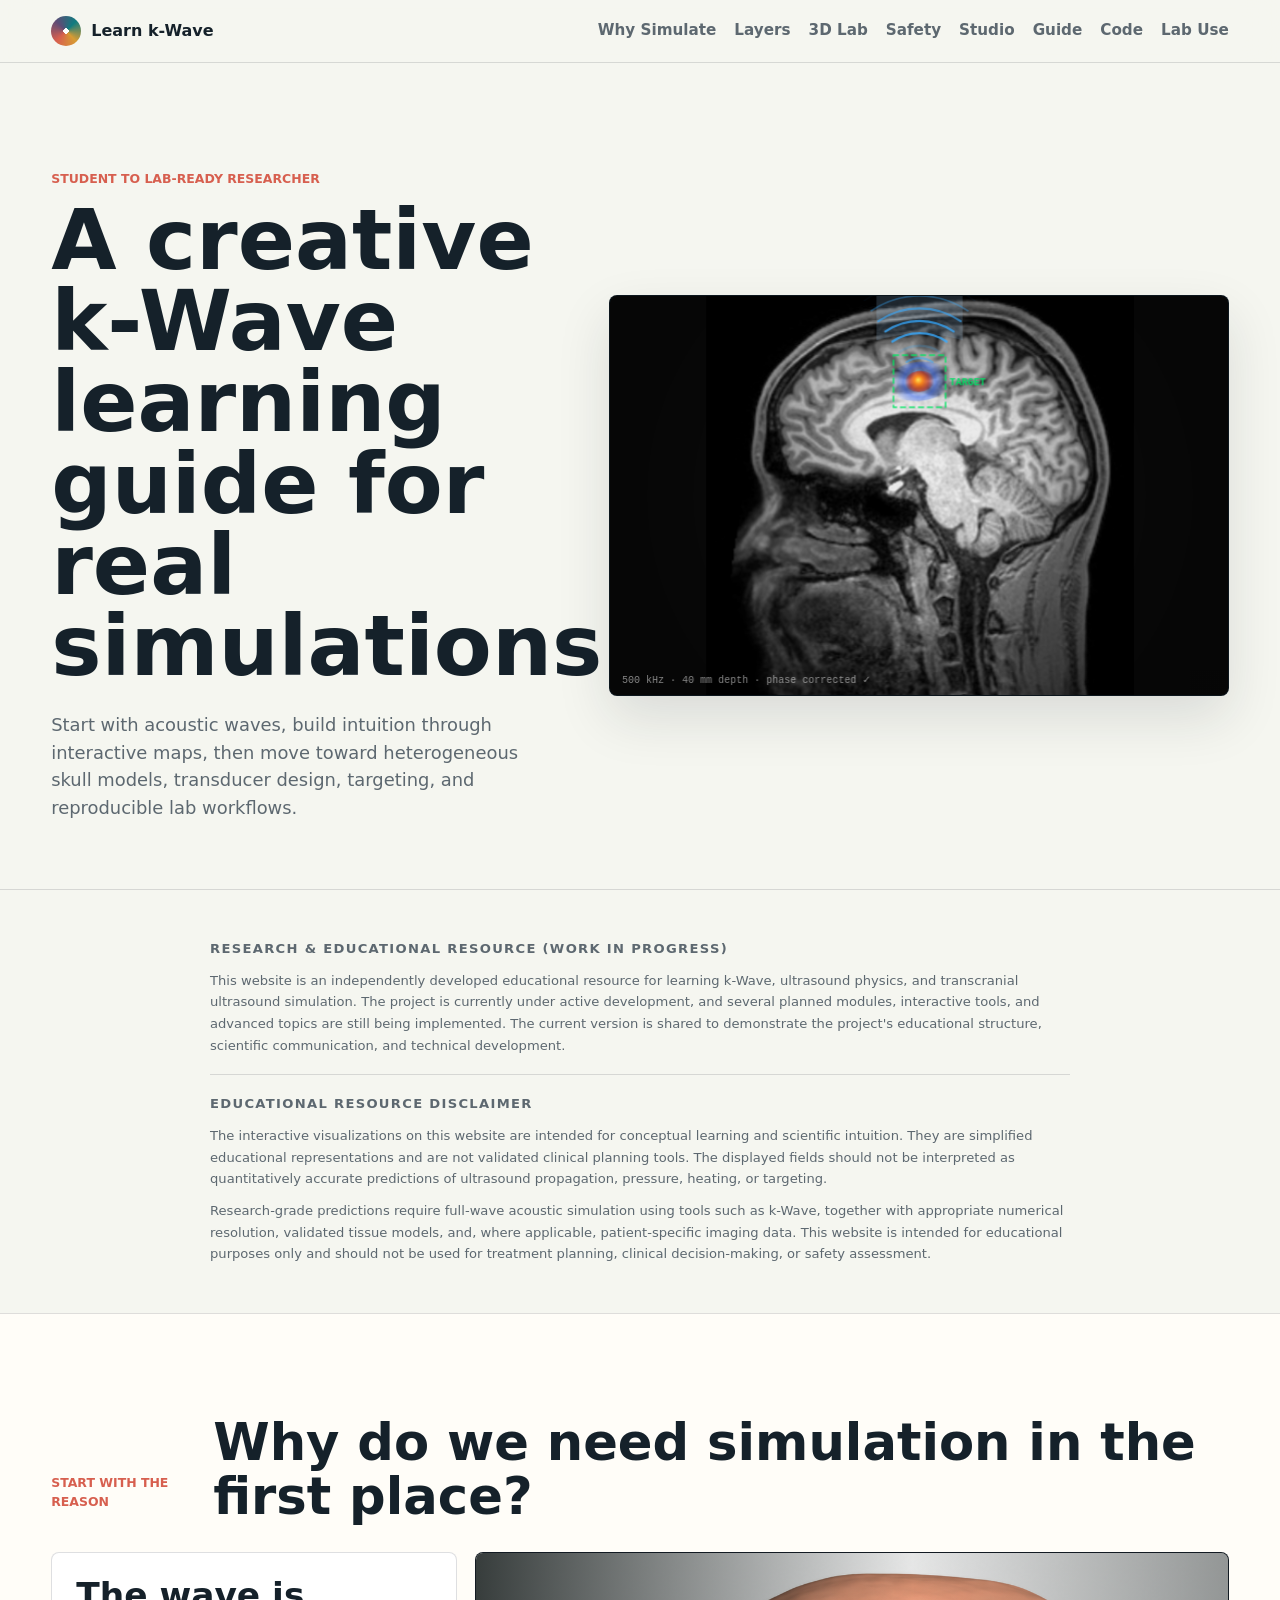
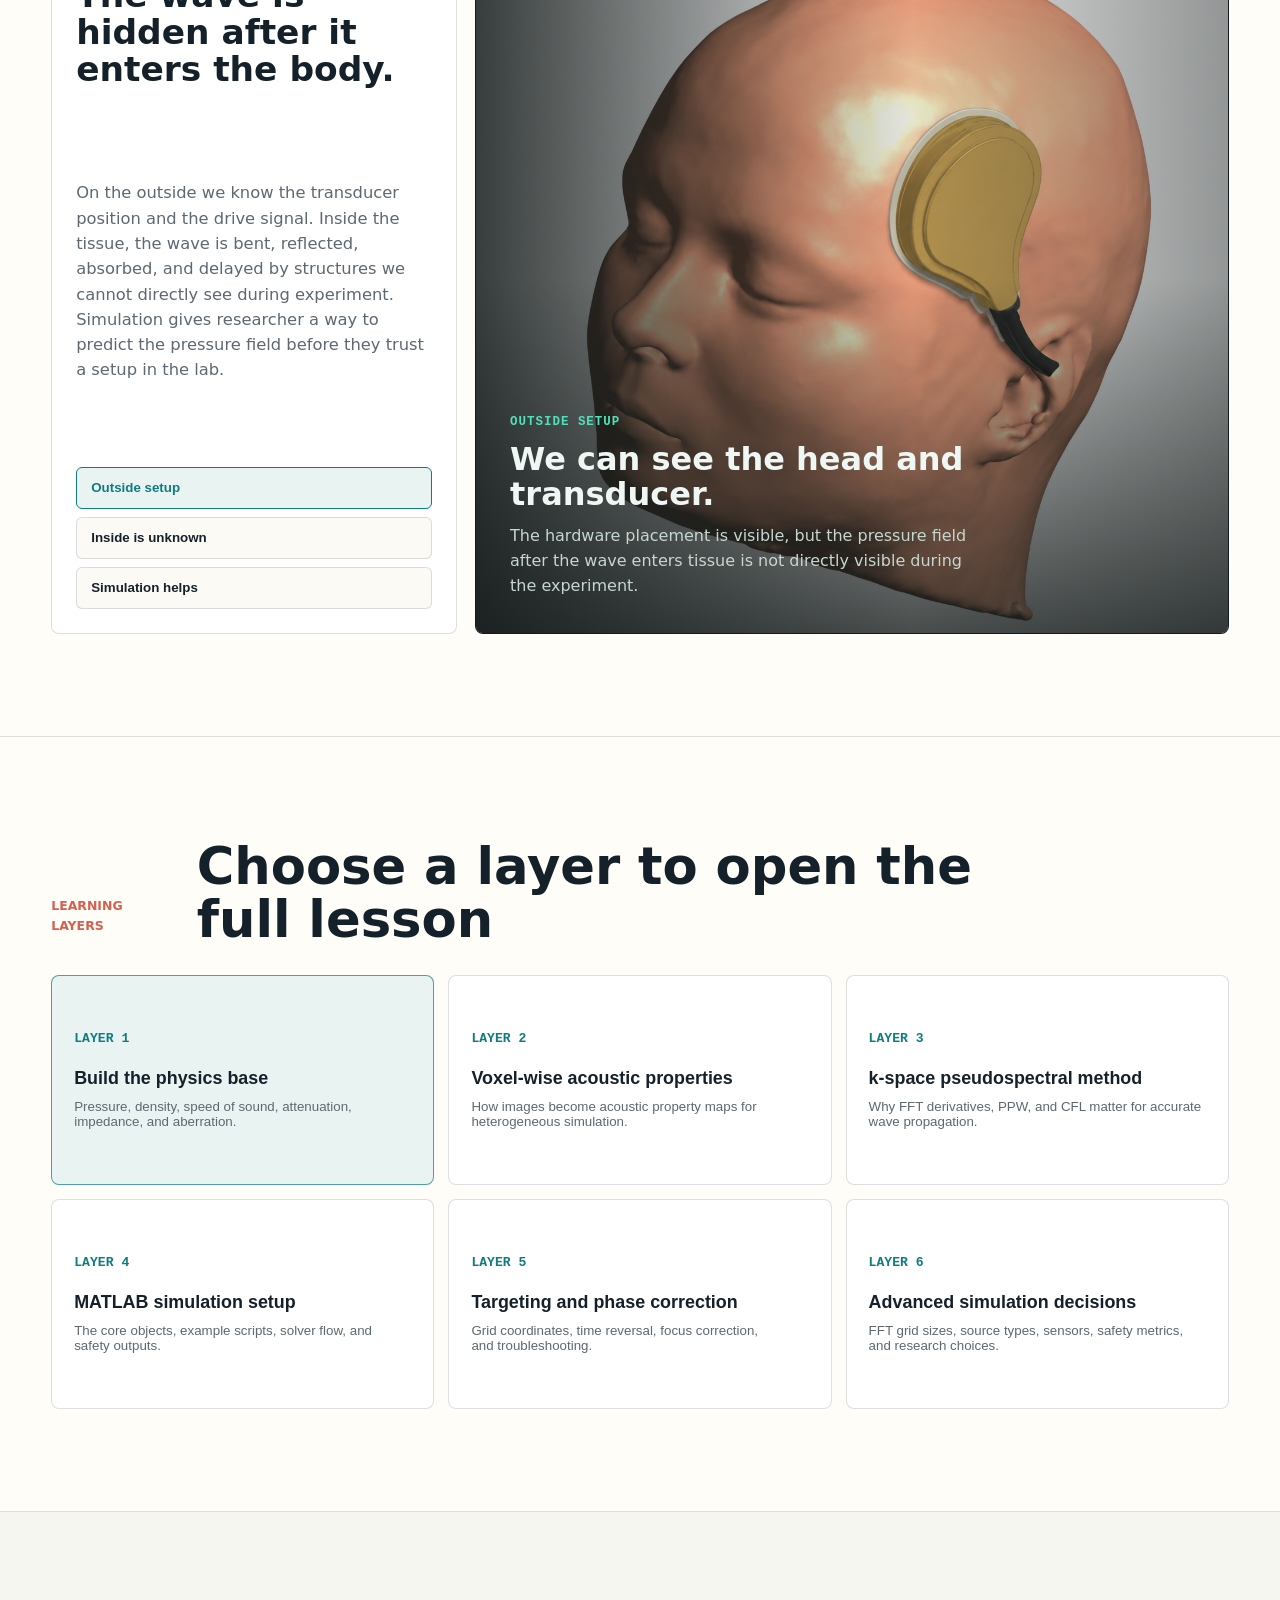
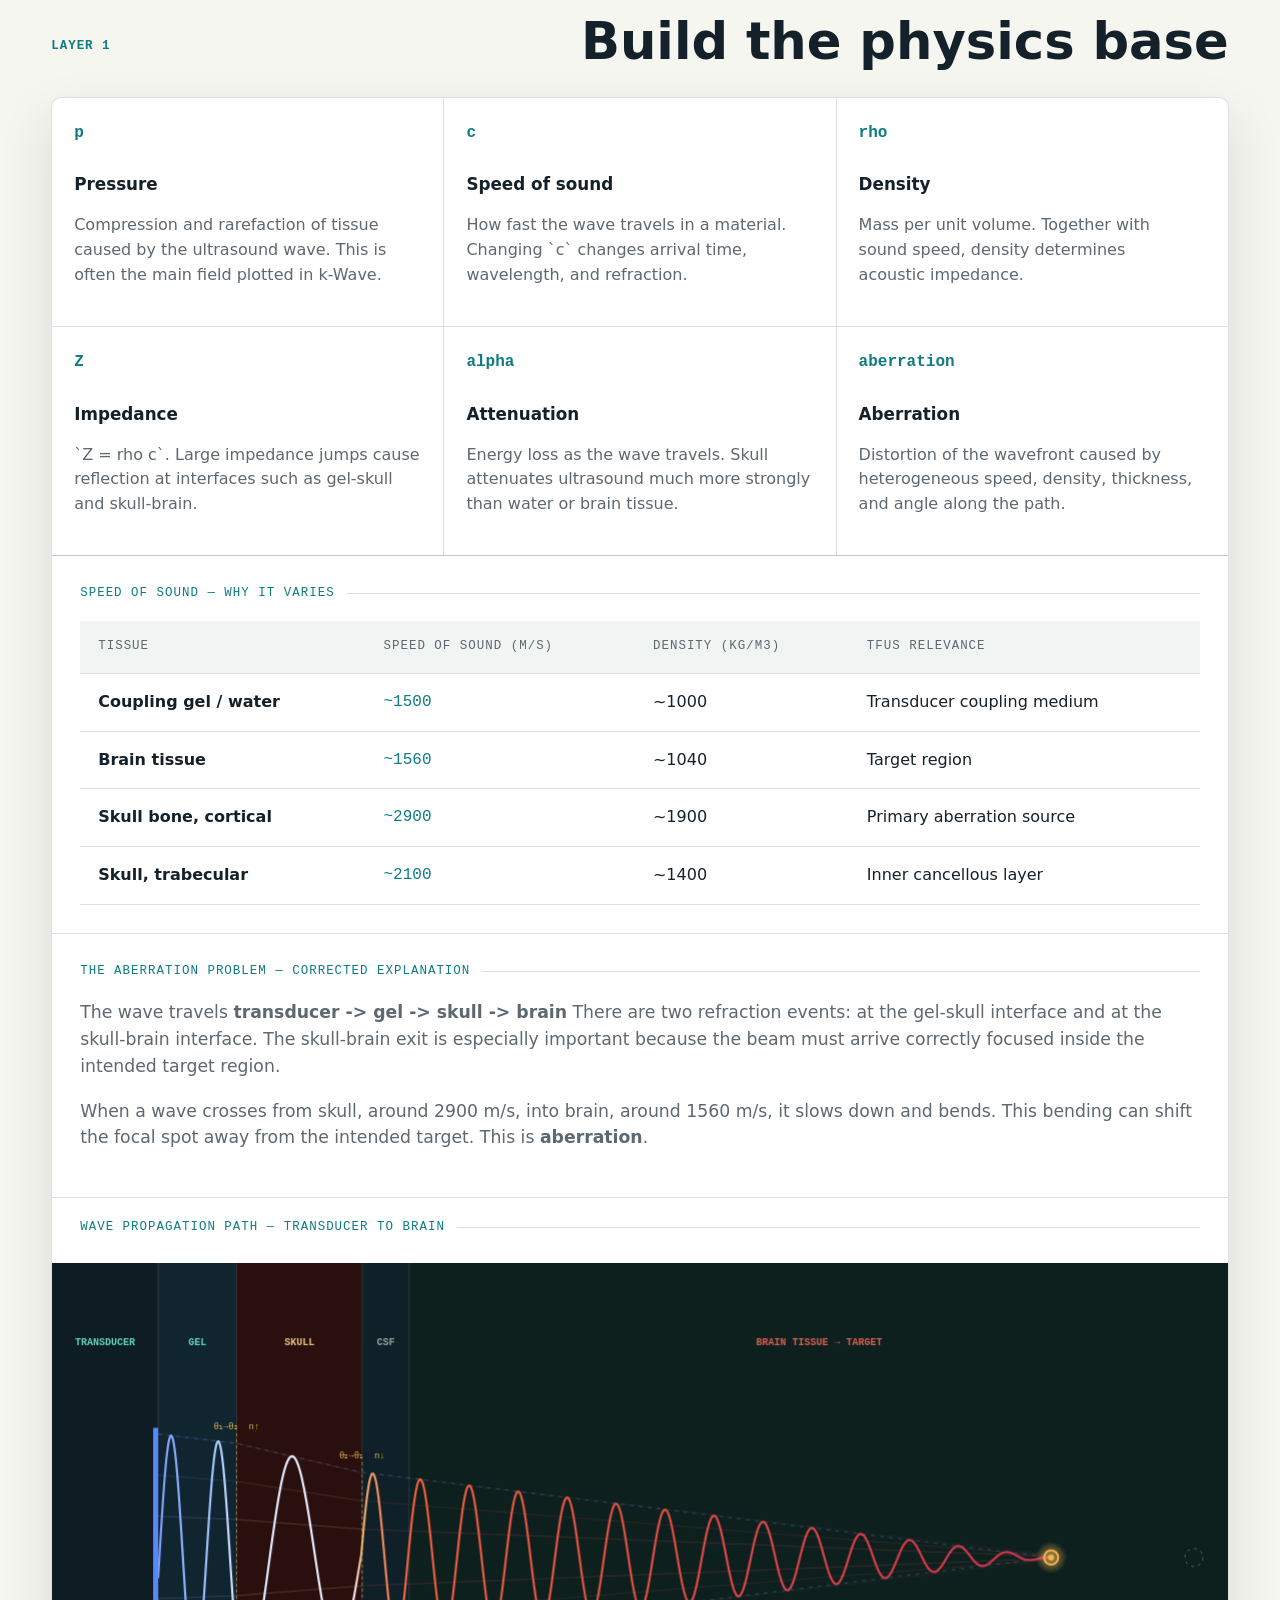
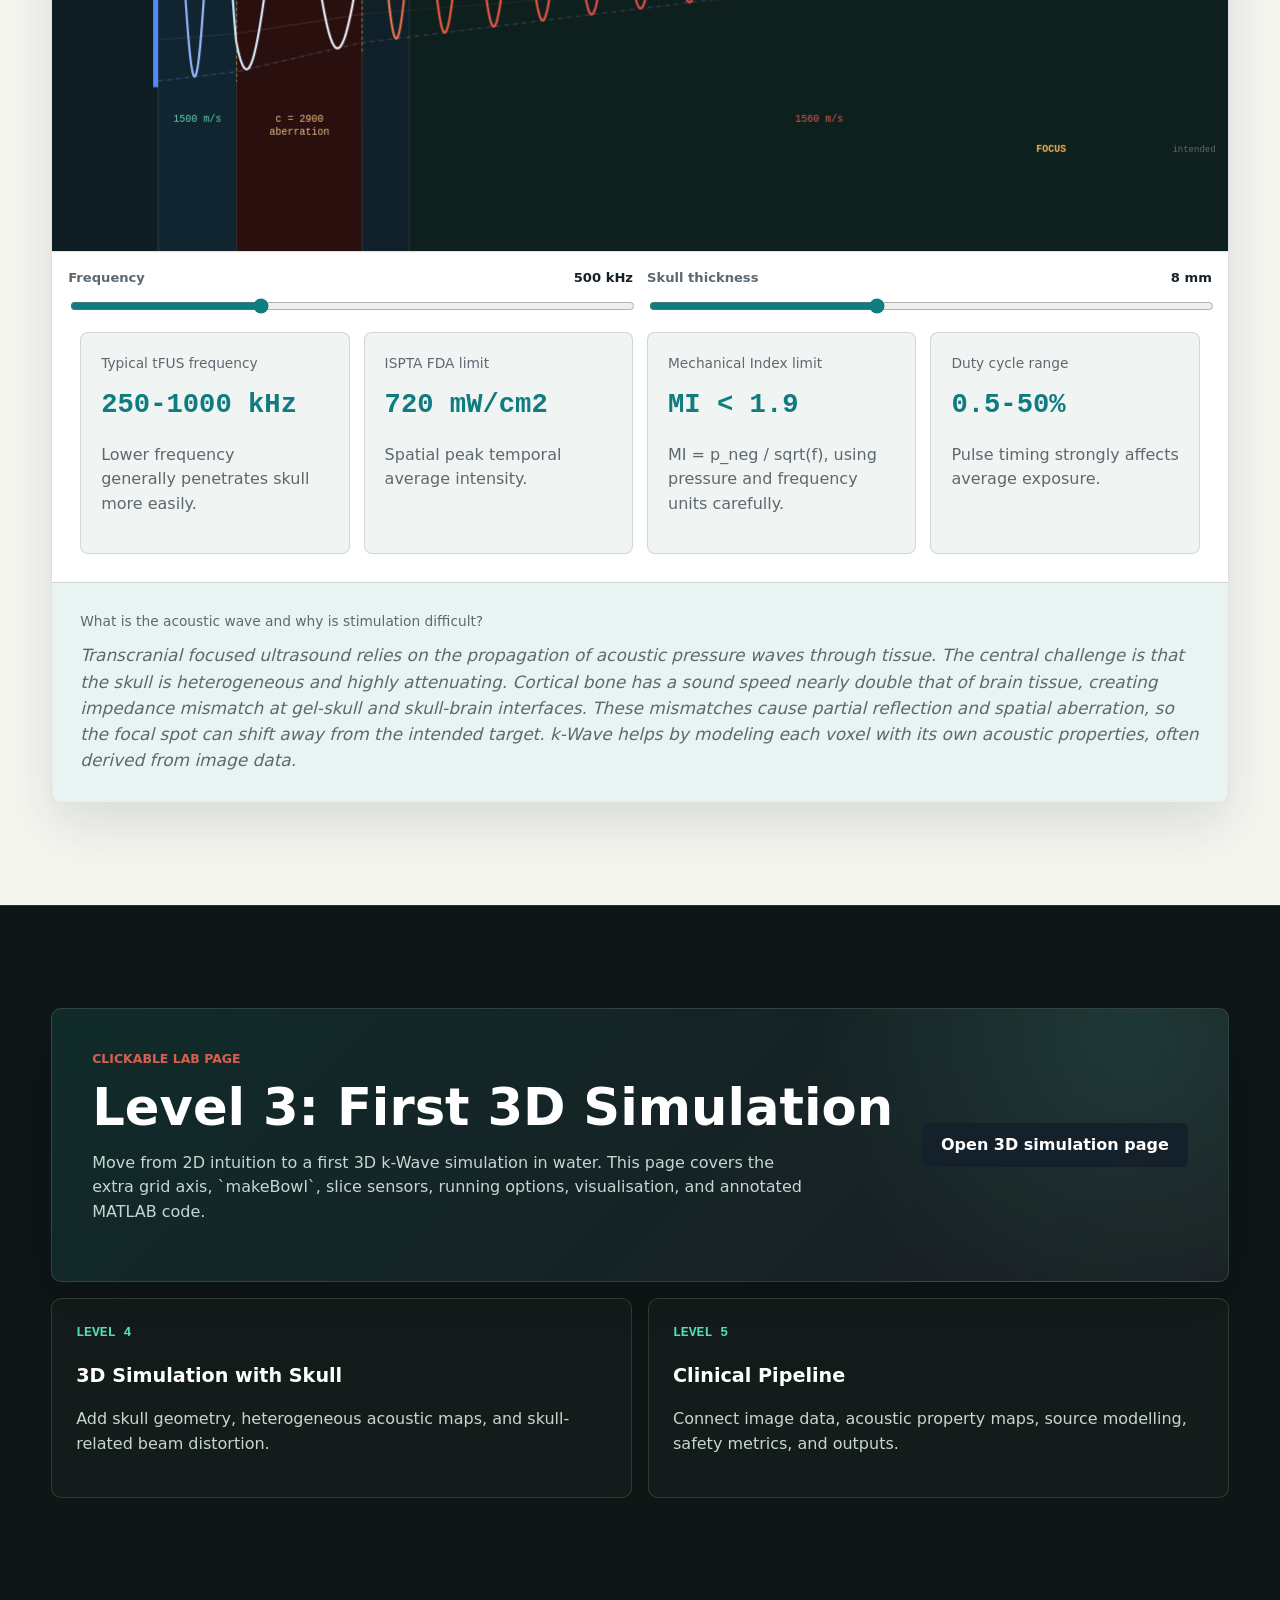
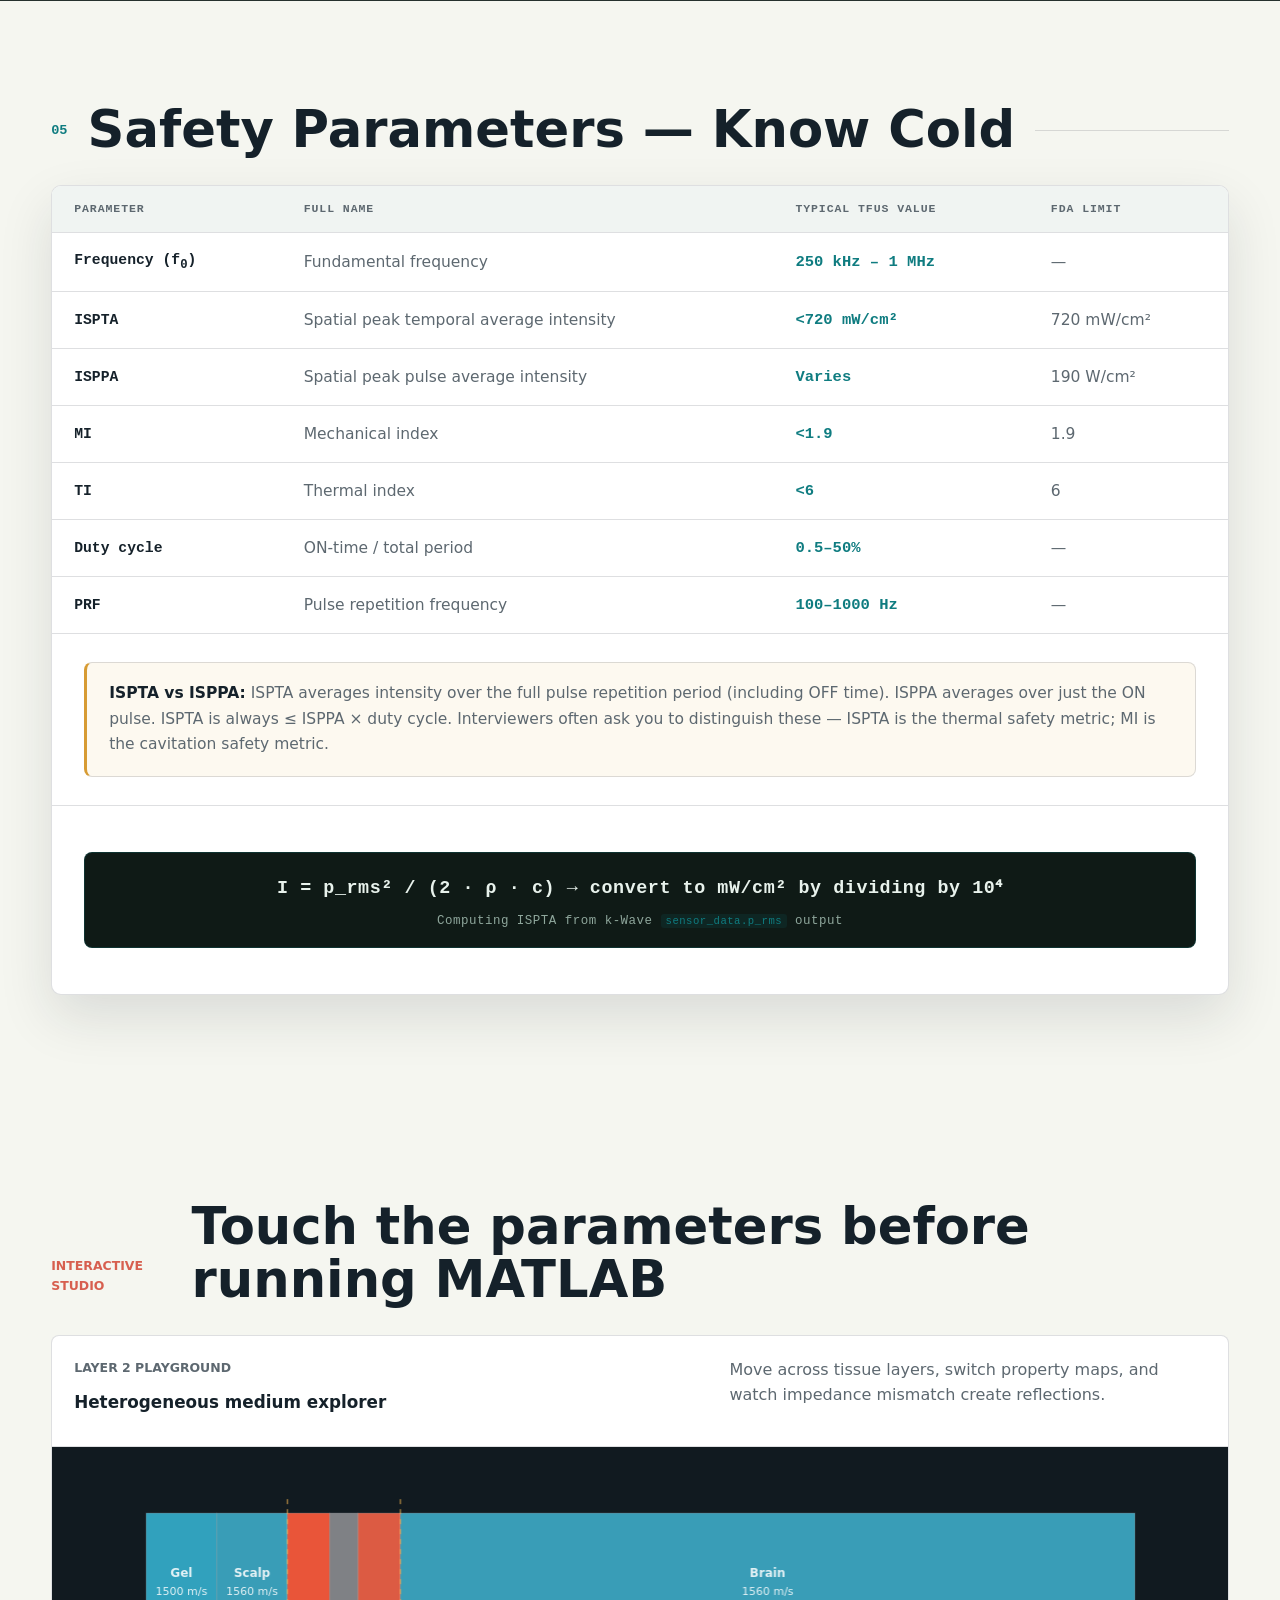
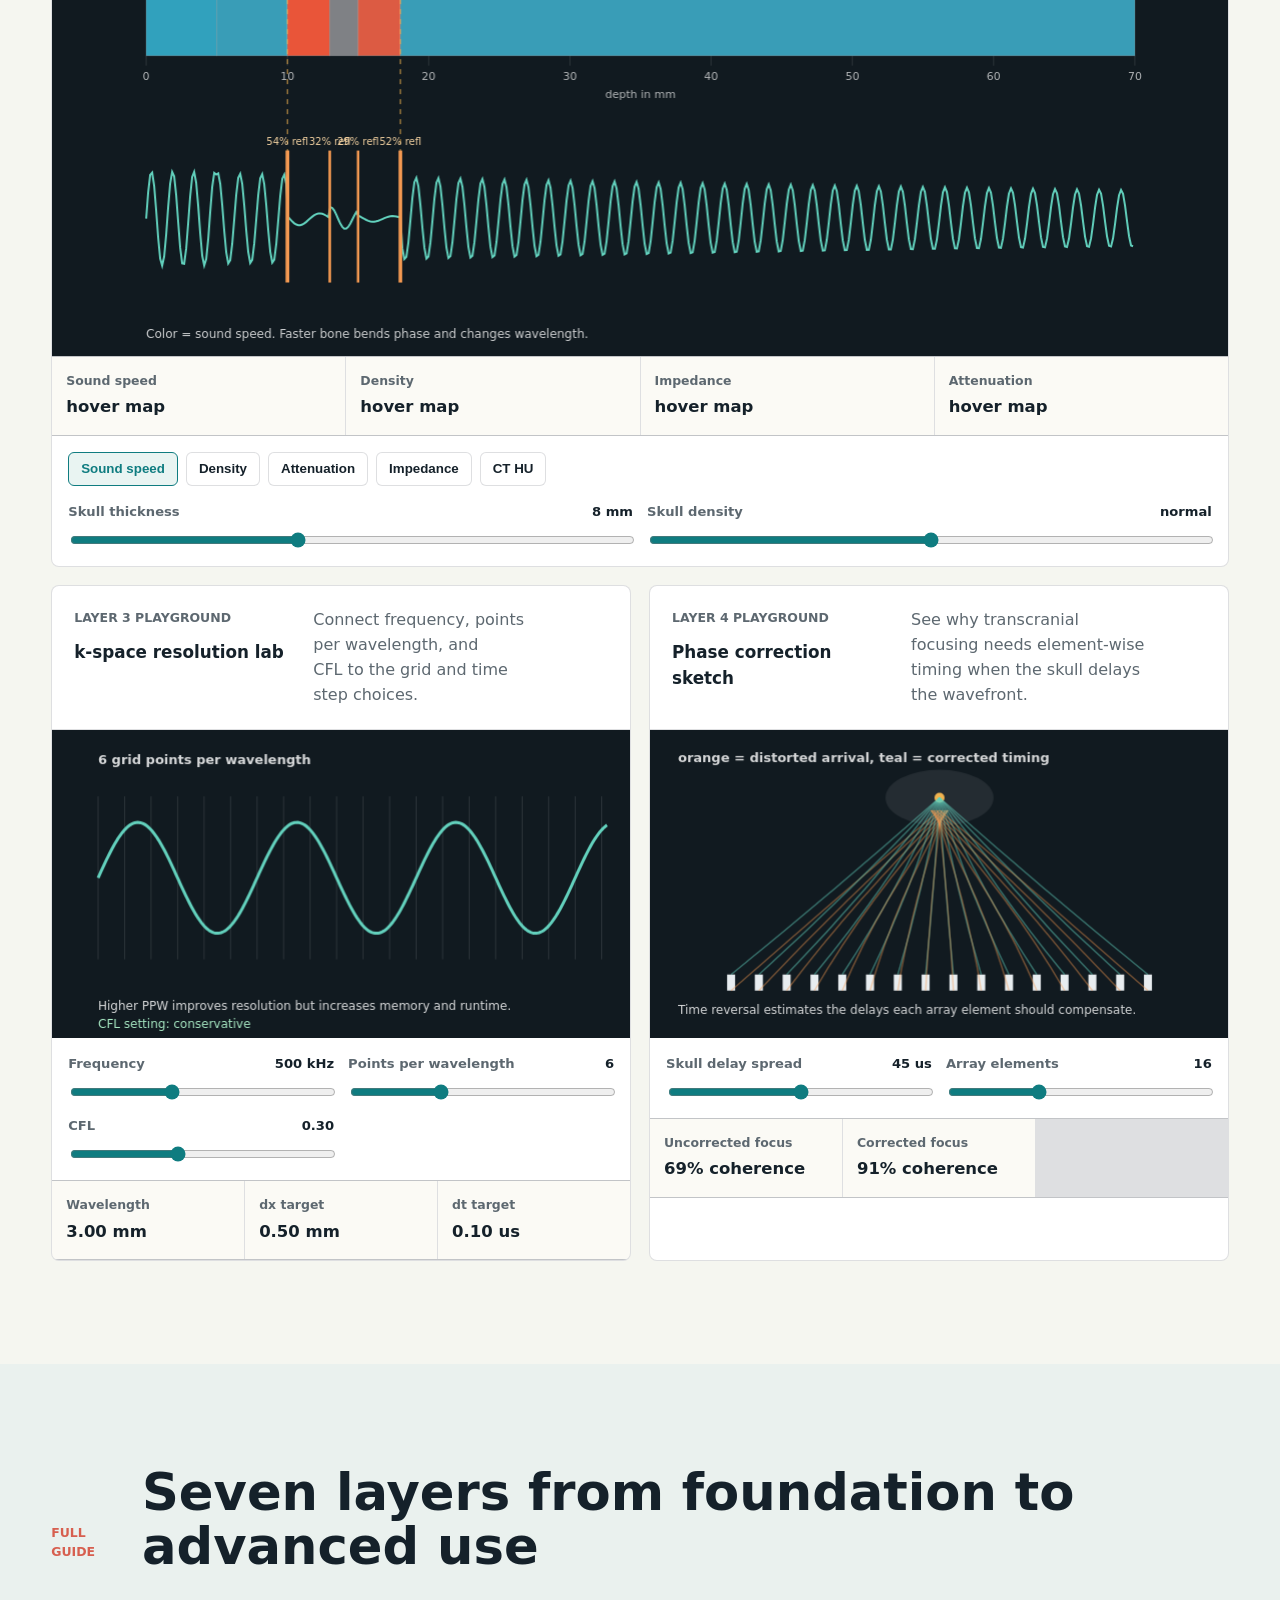
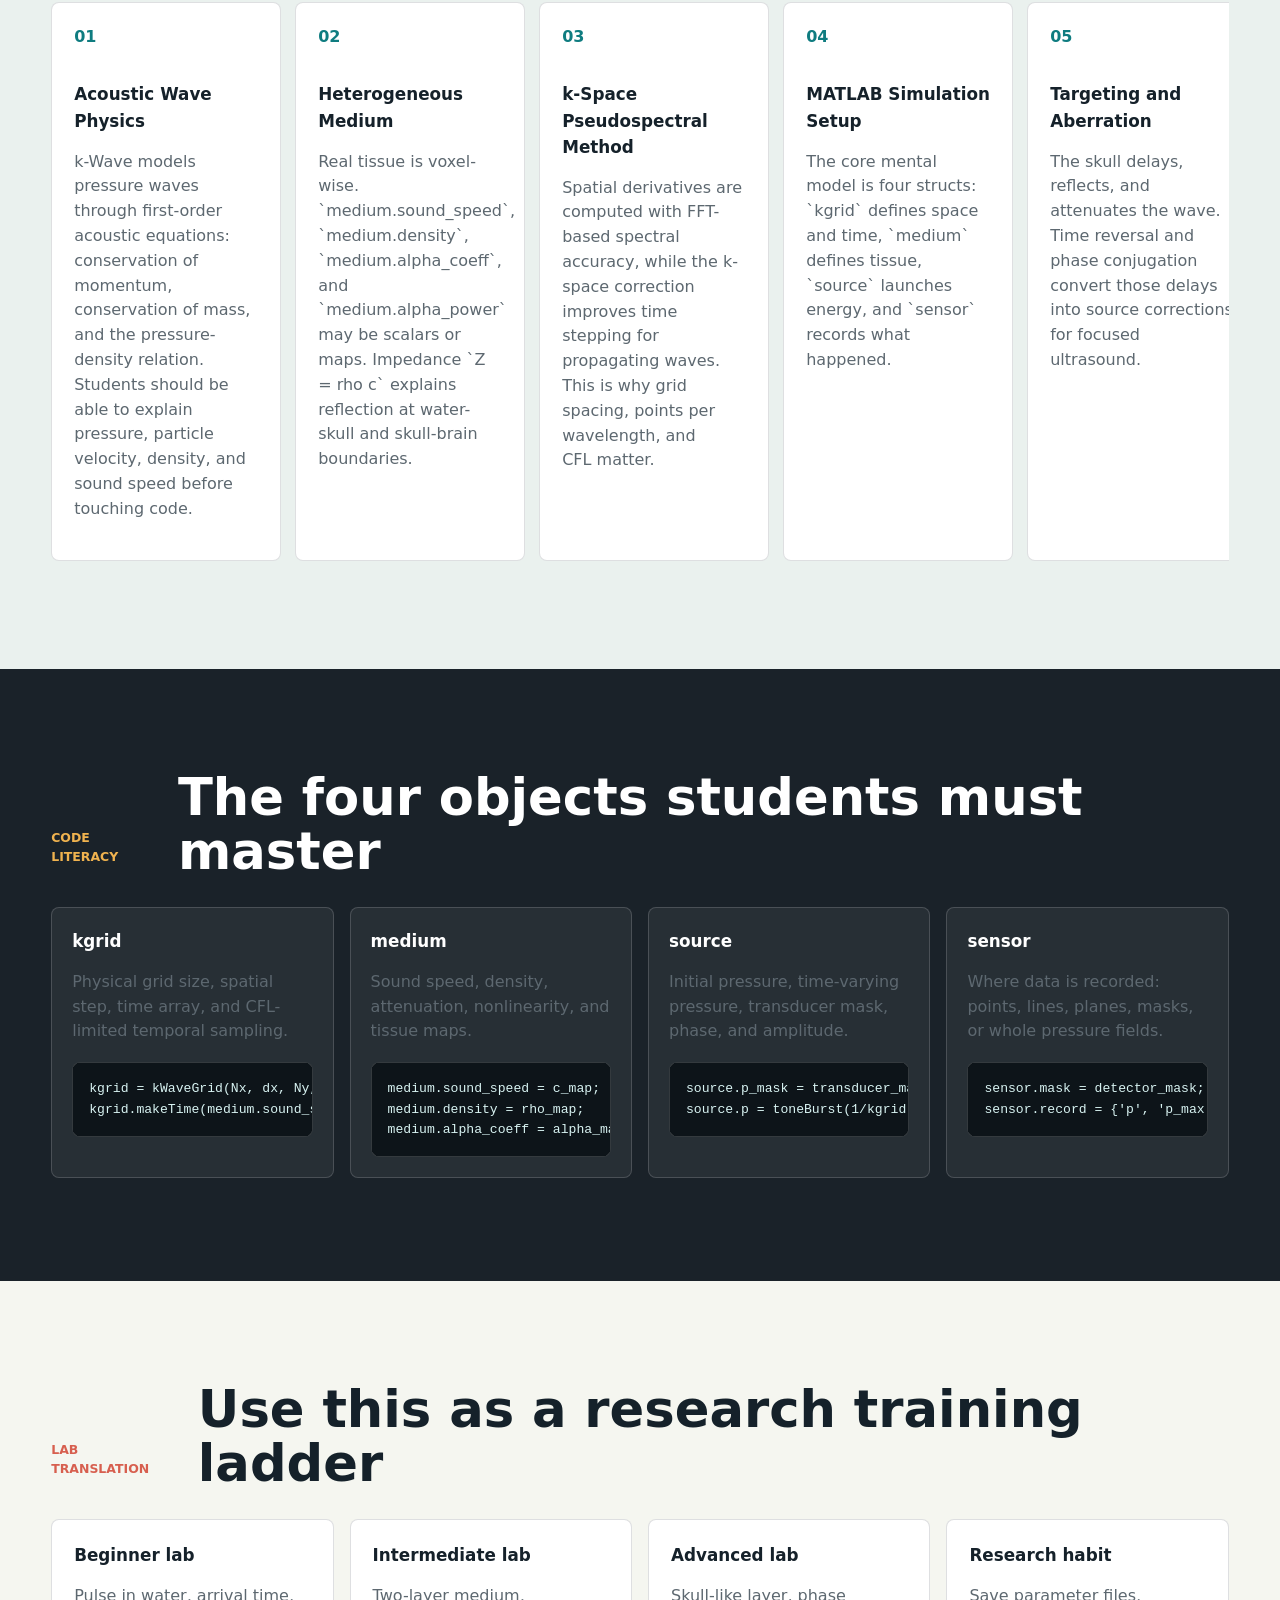
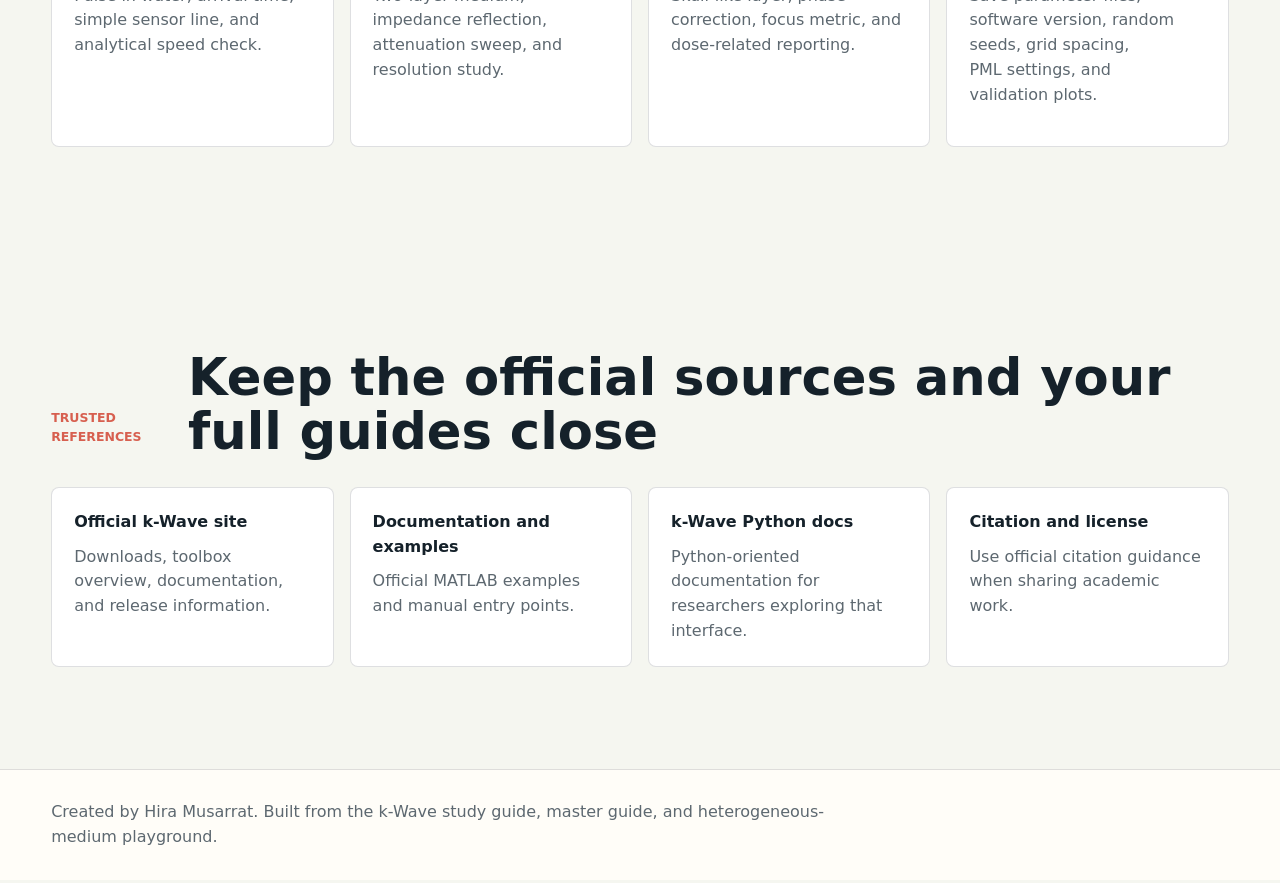
==== index.html @ 94eb9607 "Add files via upload" ====
<!doctype html>
<html lang="en">
  <head>
    <meta charset="utf-8" />
    <meta name="viewport" content="width=device-width, initial-scale=1" />
    <meta
      name="description"
      content="A creative interactive GitHub Pages guide for learning k-Wave from fundamentals to lab-ready simulations."
    />
    <title>Learn k-Wave Lab Guide</title>
    <link rel="stylesheet" href="styles.css" />
  </head>
  <body>
    <header class="site-header">
      <a class="brand" href="#top" aria-label="Learn k-Wave home">
        <span class="brand-mark" aria-hidden="true"></span>
        <span>Learn k-Wave</span>
      </a>
      <nav aria-label="Primary navigation">
        <a href="#why-simulate">Why Simulate</a>
        <a href="#learning-layers">Layers</a>
        <a href="#level3-3d">3D Lab</a>
        <a href="#safety">Safety</a>
        <a href="#studio">Studio</a>
        <a href="#layers">Guide</a>
        <a href="#code">Code</a>
        <a href="#lab">Lab Use</a>
      </nav>
    </header>

    <main id="top">
      <section class="hero" aria-labelledby="hero-title">
        <div class="hero-copy">
          <p class="eyebrow">Student to lab-ready researcher</p>
          <h1 id="hero-title">A creative k-Wave learning guide for real simulations.</h1>
          <p>
            Start with acoustic waves, build intuition through interactive maps, then move
            toward heterogeneous skull models, transducer design, targeting, and reproducible
            lab workflows.
          </p>
        </div>

        <div class="wave-panel" aria-label="k-Wave focused-ultrasound simulation preview">
          <canvas id="simCanvas"></canvas>
        </div>
      </section>

      <section class="disclaimer-section">
        <div class="disclaimer-inner">
          <p class="disclaimer-title">Research &amp; Educational Resource (Work in Progress)</p>
          <p>This website is an independently developed educational resource for learning k-Wave, ultrasound physics, and transcranial ultrasound simulation. The project is currently under active development, and several planned modules, interactive tools, and advanced topics are still being implemented. The current version is shared to demonstrate the project's educational structure, scientific communication, and technical development.</p>
          <hr class="disclaimer-divider" />
          <p class="disclaimer-title">Educational Resource Disclaimer</p>
          <p>The interactive visualizations on this website are intended for conceptual learning and scientific intuition. They are simplified educational representations and are not validated clinical planning tools. The displayed fields should not be interpreted as quantitatively accurate predictions of ultrasound propagation, pressure, heating, or targeting.</p>
          <p>Research-grade predictions require full-wave acoustic simulation using tools such as k-Wave, together with appropriate numerical resolution, validated tissue models, and, where applicable, patient-specific imaging data. This website is intended for educational purposes only and should not be used for treatment planning, clinical decision-making, or safety assessment.</p>
        </div>
      </section>

      <section id="why-simulate" class="section why-section">
        <div class="section-heading">
          <p class="eyebrow">Start with the reason</p>
          <h2>Why do we need simulation in the first place?</h2>
        </div>

        <div class="why-grid">
          <article class="why-copy">
            <h3>The wave is hidden after it enters the body.</h3>
            <p>
              On the outside we know the transducer position and the drive signal. Inside the
              tissue, the wave is bent, reflected, absorbed, and delayed by structures we cannot
              directly see during experiment. Simulation gives researcher a way to predict the
              pressure field before they trust a setup in the lab.
            </p>
            <div class="reveal-list" aria-label="Simulation reveals">
              <button class="active" data-reveal="outside">Outside setup</button>
              <button data-reveal="hidden">Inside is unknown</button>
              <button data-reveal="simulation">Simulation helps</button>
            </div>
          </article>

          <article class="why-display">
            <div class="why-image-stage" aria-live="polite">
              <img class="why-scene why-scene-outside active" src="with_transducer.png" alt="Head with ultrasound transducer positioned outside" />
              <img class="why-scene why-scene-hidden" src="brain-mri.jpg" alt="Brain MRI view used to discuss the hidden target region" />
              <div class="why-scene-overlay">
                <span id="why-scene-kicker">Outside view</span>
                <strong id="why-scene-title">We can see the setup, not the pressure field.</strong>
                <p id="why-scene-copy">
                  The transducer is visible outside the head, but the ultrasound field inside tissue is not directly visible during the experiment.
                </p>
              </div>
              <img class="why-scene why-scene-simulation" src="BabelBrain_img_ref.png" alt="BabelBrain reference simulation image" />
              <span class="babelbrain-credit">Reference image from BabelBrain</span>
              <div class="why-bowl-transducer" aria-hidden="true"></div>
              <div class="why-wave-lines" aria-hidden="true">
                <span></span><span></span><span></span><span></span>
              </div>
            </div>
            <canvas id="whyCanvas" width="920" height="520"></canvas>
            <div class="controls why-controls">
              <label>
                <span>Frequency <output id="why-freq-out">500 kHz</output></span>
                <input id="why-frequency" type="range" min="250" max="1000" step="50" value="500" />
              </label>
              <label>
                <span>Skull complexity <output id="why-skull-out">medium</output></span>
                <input id="why-skull" type="range" min="0" max="10" step="1" value="5" />
              </label>
              <label>
                <span>Target depth <output id="why-depth-out">55 mm</output></span>
                <input id="why-depth" type="range" min="35" max="80" step="5" value="55" />
              </label>
            </div>
          </article>
        </div>
      </section>

      <section id="learning-layers" class="section layer-tabs-section">
        <div class="section-heading">
          <p class="eyebrow">Learning layers</p>
          <h2>Choose a layer to open the full lesson</h2>
        </div>
        <div class="layer-tab-grid" role="tablist" aria-label="k-Wave learning layers">
          <button class="layer-tab active" type="button" data-layer-tab="layer1" role="tab" aria-selected="true">
            <span>Layer 1</span>
            <strong>Build the physics base</strong>
            <p>Pressure, density, speed of sound, attenuation, impedance, and aberration.</p>
          </button>
          <button class="layer-tab" type="button" data-layer-tab="layer2" role="tab" aria-selected="false">
            <span>Layer 2</span>
            <strong>Voxel-wise acoustic properties</strong>
            <p>How images become acoustic property maps for heterogeneous simulation.</p>
          </button>
          <button class="layer-tab" type="button" data-layer-tab="layer3" role="tab" aria-selected="false">
            <span>Layer 3</span>
            <strong>k-space pseudospectral method</strong>
            <p>Why FFT derivatives, PPW, and CFL matter for accurate wave propagation.</p>
          </button>
          <button class="layer-tab" type="button" data-layer-tab="layer4" role="tab" aria-selected="false">
            <span>Layer 4</span>
            <strong>MATLAB simulation setup</strong>
            <p>The core objects, example scripts, solver flow, and safety outputs.</p>
          </button>
          <button class="layer-tab" type="button" data-layer-tab="layer5" role="tab" aria-selected="false">
            <span>Layer 5</span>
            <strong>Targeting and phase correction</strong>
            <p>Grid coordinates, time reversal, focus correction, and troubleshooting.</p>
          </button>
          <button class="layer-tab" type="button" data-layer-tab="layer6" role="tab" aria-selected="false">
            <span>Layer 6</span>
            <strong>Advanced simulation decisions</strong>
            <p>FFT grid sizes, source types, sensors, safety metrics, and research choices.</p>
          </button>
        </div>
      </section>

      <section id="layer1" class="section physics-primer layer-detail-panel active">
        <div class="section-heading">
          <p class="eyebrow">Layer 1</p>
          <h2>Build the physics base</h2>
        </div>

        <div class="physics-shell">
          <div class="term-grid" aria-label="Core acoustic terms">
            <article>
              <span>p</span>
              <h3>Pressure</h3>
              <p>Compression and rarefaction of tissue caused by the ultrasound wave. This is often the main field plotted in k-Wave.</p>
            </article>
            <article>
              <span>c</span>
              <h3>Speed of sound</h3>
              <p>How fast the wave travels in a material. Changing `c` changes arrival time, wavelength, and refraction.</p>
            </article>
            <article>
              <span>rho</span>
              <h3>Density</h3>
              <p>Mass per unit volume. Together with sound speed, density determines acoustic impedance.</p>
            </article>
            <article>
              <span>Z</span>
              <h3>Impedance</h3>
              <p>`Z = rho c`. Large impedance jumps cause reflection at interfaces such as gel-skull and skull-brain.</p>
            </article>
            <article>
              <span>alpha</span>
              <h3>Attenuation</h3>
              <p>Energy loss as the wave travels. Skull attenuates ultrasound much more strongly than water or brain tissue.</p>
            </article>
            <article>
              <span>aberration</span>
              <h3>Aberration</h3>
              <p>Distortion of the wavefront caused by heterogeneous speed, density, thickness, and angle along the path.</p>
            </article>
          </div>

          <div class="physics-table-wrap">
            <div class="table-title">Speed of sound — why it varies</div>
            <table class="physics-table">
              <thead>
                <tr>
                  <th>Tissue</th>
                  <th>Speed of sound (m/s)</th>
                  <th>Density (kg/m3)</th>
                  <th>tFUS relevance</th>
                </tr>
              </thead>
              <tbody>
                <tr>
                  <td>Coupling gel / water</td>
                  <td>~1500</td>
                  <td>~1000</td>
                  <td>Transducer coupling medium</td>
                </tr>
                <tr>
                  <td>Brain tissue</td>
                  <td>~1560</td>
                  <td>~1040</td>
                  <td>Target region</td>
                </tr>
                <tr>
                  <td>Skull bone, cortical</td>
                  <td>~2900</td>
                  <td>~1900</td>
                  <td>Primary aberration source</td>
                </tr>
                <tr>
                  <td>Skull, trabecular</td>
                  <td>~2100</td>
                  <td>~1400</td>
                  <td>Inner cancellous layer</td>
                </tr>
              </tbody>
            </table>
          </div>

          <div class="aberration-note">
            <div class="table-title">The aberration problem — corrected explanation</div>
            <p>
              The wave travels <strong>transducer -> gel -> skull -> brain</strong>
              There are two refraction events: at the gel-skull interface and at the skull-brain interface.
              The skull-brain exit is especially important because the beam must arrive correctly focused
              inside the intended target region.
            </p>
            <p>
              When a wave crosses from skull, around 2900 m/s, into brain, around 1560 m/s, it slows down
              and bends. This bending can shift the focal spot away from the intended target. This is
              <strong>aberration</strong>.
            </p>
          </div>

          <div class="wavepath-wrap">
            <div class="wavepath-header">
              <div class="table-title">Wave propagation path — transducer to brain</div>
            </div>
            <canvas id="wavepathCanvas"></canvas>
            <div class="controls wavepath-controls">
              <label>
                <span>Frequency <output id="wp-freq-out">500 kHz</output></span>
                <input id="wp-frequency" type="range" min="250" max="1000" step="50" value="500" />
              </label>
              <label>
                <span>Skull thickness <output id="wp-thick-out">8 mm</output></span>
                <input id="wp-thick" type="range" min="4" max="14" step="1" value="8" />
              </label>
            </div>
          </div>

          <div class="parameter-grid">
            <article>
              <span>Typical tFUS frequency</span>
              <strong>250-1000 kHz</strong>
              <p>Lower frequency generally penetrates skull more easily.</p>
            </article>
            <article>
              <span>ISPTA FDA limit</span>
              <strong>720 mW/cm2</strong>
              <p>Spatial peak temporal average intensity.</p>
            </article>
            <article>
              <span>Mechanical Index limit</span>
              <strong>MI &lt; 1.9</strong>
              <p>MI = p_neg / sqrt(f), using pressure and frequency units carefully.</p>
            </article>
            <article>
              <span>Duty cycle range</span>
              <strong>0.5-50%</strong>
              <p>Pulse timing strongly affects average exposure.</p>
            </article>
          </div>

          <blockquote>
            <span> What is the acoustic wave and why is stimulation difficult?</span>
            <p>
              Transcranial focused ultrasound relies on the propagation of acoustic pressure waves
              through tissue. The central challenge is that the skull is heterogeneous and highly
              attenuating. Cortical bone has a sound speed nearly double that of brain tissue,
              creating impedance mismatch at gel-skull and skull-brain interfaces. These mismatches
              cause partial reflection and spatial aberration, so the focal spot can shift away from
              the intended target. k-Wave helps by modeling each voxel with its own acoustic
              properties, often derived from image data.
            </p>
          </blockquote>
        </div>
      </section>

      <section id="layer2" class="section layer2-section layer-detail-panel">
        <div class="layer2-shell">

          <div class="layer2-block voxel-bridge-block">
            <div class="table-title">From brain image to simulation grid</div>
            <div class="voxel-steps">
              <div class="voxel-step">
                <div class="voxel-step-badge">1</div>
                <div>
                  <h3>Acquire a CT or MRI scan</h3>
                  <p>
                    CT measures X-ray attenuation at each location and returns Hounsfield Units
                    (HU). Air = −1000 HU, water = 0 HU, dense cortical bone ≈ 1000 HU. The image
                    is a 3D grid of these numbers.
                  </p>
                </div>
              </div>
              <div class="voxel-step">
                <div class="voxel-step-badge">2</div>
                <div>
                  <h3>Segment the image into tissue regions</h3>
                  <p>
                    Software such as SimNIBS or FreeSurfer identifies which voxels belong to
                    skull, brain, CSF, and scalp. Each voxel receives a tissue label. This step
                    is called segmentation.
                  </p>
                </div>
              </div>
              <div class="voxel-step">
                <div class="voxel-step-badge">3</div>
                <div>
                  <h3>Assign three acoustic properties to every voxel</h3>
                  <p>
                    Each voxel's tissue label or raw HU value is converted to speed of sound
                    c, density ρ, and attenuation coefficient α. Brain voxels can use reference
                    tissue-property values. The result is three matrices, all the same size as
                    the original image.
                  </p>
                </div>
              </div>
              <div class="voxel-step">
                <div class="voxel-step-badge">4</div>
                <div>
                  <h3>Hand the matrices to k-Wave</h3>
                  <p>
                    k-Wave uses numerical arrays to define the acoustic environment. Each voxel
                    is treated as one grid cell with its own speed of sound, density, and
                    attenuation values. During the simulation, the pressure and particle velocity
                    fields are updated across this voxel-wise map, so understanding acoustic
                    property maps is the entry point for any patient-specific simulation.
                  </p>
                </div>
              </div>
            </div>

            <div class="voxel-illustration">
              <p class="voxel-caption">
                Each square represents one voxel. The colour is its speed of sound. This is
                literally what medium.sound_speed looks like as a matrix.
              </p>
              <div class="voxel-grid" aria-label="5 by 5 coloured voxel grid">
                <span class="v-csf"></span><span class="v-scalp"></span><span class="v-skull"></span><span class="v-skull"></span><span class="v-scalp"></span>
                <span class="v-csf"></span><span class="v-skull"></span><span class="v-skull"></span><span class="v-brain"></span><span class="v-brain"></span>
                <span class="v-scalp"></span><span class="v-skull"></span><span class="v-brain"></span><span class="v-brain"></span><span class="v-brain"></span>
                <span class="v-csf"></span><span class="v-csf"></span><span class="v-brain"></span><span class="v-brain"></span><span class="v-brain"></span>
                <span class="v-scalp"></span><span class="v-csf"></span><span class="v-csf"></span><span class="v-brain"></span><span class="v-brain"></span>
              </div>
              <div class="voxel-legend">
                <span><i class="v-csf"></i>Water / CSF</span>
                <span><i class="v-scalp"></i>Scalp</span>
                <span><i class="v-skull"></i>Skull cortical</span>
                <span><i class="v-brain"></i>Brain grey matter</span>
              </div>
            </div>
          </div>

          <div class="layer2-header">
            <div class="layer-badge">L2</div>
            <div>
              <p class="layer2-eyebrow">Layer 2 · Heterogeneous Medium</p>
              <h2>Voxel-wise Acoustic Properties</h2>
            </div>
          </div>

          <div class="layer2-block">
            <div class="table-title">The core idea</div>
            <p class="layer2-body">
              Simple simulators assume a uniform medium — same speed and density everywhere.
              k-Wave assigns <strong>every single voxel</strong> its own acoustic properties,
              making it a heterogeneous medium. This is what allows accurate simulation of how
              sound behaves differently in skull bone versus brain tissue versus trabecular marrow.
            </p>
          </div>

          <div class="layer2-block">
            <div class="table-title">Three properties you assign per voxel</div>
            <div class="property-cards">

              <article class="property-card">
                <h3>1. Speed of sound (c) — m/s</h3>
                <p>
                  Determines how fast the wave travels through that voxel. At boundaries where
                  <code>c</code> changes abruptly, the wavefront bends according to Snell's Law.
                  This bending is the primary cause of focal shift in transcranial ultrasound.
                </p>
                <div class="prop-values">
                  <span><em>Water / gel</em> 1500 m/s</span>
                  <span><em>Brain tissue</em> 1560 m/s</span>
                  <span><em>Skull cortical</em> 2900 m/s</span>
                </div>
              </article>

              <article class="property-card">
                <h3>2. Density (ρ) — kg/m³</h3>
                <p>
                  Together with <code>c</code>, gives acoustic impedance:
                  <strong>Z = ρ × c</strong> (in MRayl). When Z changes between two voxels,
                  part of the wave reflects back. The coupling gel between transducer and skin
                  exists purely to eliminate the air–skin Z mismatch, which would otherwise
                  reflect ~100 % of energy.
                </p>
                <div class="prop-values">
                  <span><em>Water</em> 1000 kg/m³</span>
                  <span><em>Brain</em> 1040 kg/m³</span>
                  <span><em>Skull cortical</em> 1900 kg/m³</span>
                </div>
              </article>

              <article class="property-card">
                <h3>3. Attenuation coefficient (α) — dB / (MHz<sup>y</sup> · cm)</h3>
                <p>
                  Determines energy loss per unit distance.
                  <strong>Units are dB per MHz-to-the-power-y, per centimetre.</strong>
                  The exponent <em>y</em> is set separately via
                  <code>medium.alpha_power</code>. Skull bone attenuates roughly 20–25× more
                  than brain tissue, which is why higher frequencies are far harder to use
                  transcranially.
                </p>
                <div class="prop-values">
                  <span><em>Brain</em> ~0.6 dB/MHz<sup>y</sup>/cm</span>
                  <span><em>Skull cortical</em> ~10–15 dB/MHz<sup>y</sup>/cm</span>
                </div>
              </article>

            </div>
          </div>

          <div class="layer2-block layer2-code-block">
            <div class="table-title">How it looks in k-Wave</div>
            <pre><code>% Scalar (uniform) — simplest case
medium.sound_speed = 1500;          % m/s, whole grid
medium.density     = 1000;          % kg/m³

% Map (heterogeneous) — voxel-wise, same size as kgrid
medium.sound_speed  = c_map;        % [Nx × Ny] array
medium.density      = rho_map;      % [Nx × Ny] array
medium.alpha_coeff  = alpha_map;    % dB / (MHz^y · cm)
medium.alpha_power  = 1.1;          % y exponent, typically 1–2</code></pre>
          </div>

          <!-- medium.* property cards -->
          <div class="layer2-block medium-props-block">
            <div class="table-title">k-Wave medium struct — every field explained</div>
            <div class="medium-prop-cards">

              <div class="medium-prop-card">
                <div class="prop-badge badge-c">c</div>
                <div class="prop-body">
                  <div class="prop-title-row">
                    <code class="prop-name">medium.sound_speed</code>
                    <span class="type-pill pill-matrix">scalar or Nx×Ny matrix</span>
                  </div>
                  <p>Speed of sound in m/s. Scalar = uniform. Matrix = each voxel has its own value. Controls wave speed, refraction angle, and the k-space correction operator κ.</p>
                  <pre class="prop-code">medium.sound_speed = 1500 + ones(Nx, Ny);  % then overwrite skull columns</pre>
                </div>
              </div>

              <div class="medium-prop-card">
                <div class="prop-badge badge-p">p</div>
                <div class="prop-body">
                  <div class="prop-title-row">
                    <code class="prop-name">medium.density</code>
                    <span class="type-pill pill-matrix">scalar or Nx×Ny matrix</span>
                  </div>
                  <p>Density in kg/m³. Combined with sound_speed to give acoustic impedance Z = ρc at each voxel — controls how much reflects at tissue boundaries.</p>
                  <pre class="prop-code">medium.density = 1000 + ones(Nx, Ny);</pre>
                </div>
              </div>

              <div class="medium-prop-card">
                <div class="prop-badge badge-a">α</div>
                <div class="prop-body">
                  <div class="prop-title-row">
                    <code class="prop-name">medium.alpha_coeff</code>
                    <span class="type-pill pill-unit">dB / MHz<sup>y</sup> / cm</span>
                  </div>
                  <p>Power law absorption coefficient. Controls energy loss to heat. Skull absorbs 4000× more than water per unit path length. Measured from ex vivo tissue samples — not derived from patient images (unlike c and ρ for skull).</p>
                  <pre class="prop-code">medium.alpha_coeff(:, skull_cols) = 11;  % skull cortical</pre>
                </div>
              </div>

              <div class="medium-prop-card">
                <div class="prop-badge badge-y">y</div>
                <div class="prop-body">
                  <div class="prop-title-row">
                    <code class="prop-name">medium.alpha_power</code>
                    <span class="type-pill pill-scalar">scalar only</span>
                  </div>
                  <p>Power law exponent. α(f) = α₀ · f <sup>y</sup>. Water: y≈2. Soft tissue: y≈1.1. Skull: y≈0.9. Must be scalar — same power law applies to all tissues.</p>
                  <pre class="prop-code">medium.alpha_power = 1.1;  % tissue-like</pre>
                </div>
              </div>

              <div class="medium-prop-card">
                <div class="prop-badge badge-ba">B/A</div>
                <div class="prop-body">
                  <div class="prop-title-row">
                    <code class="prop-name">medium.BonA</code>
                    <span class="type-pill pill-optional">optional — nonlinearity</span>
                  </div>
                  <p>Parameter of nonlinearity. Enables simulation of harmonic generation at high pressures. Tissue B/A ≈ 6–8. Water B/A ≈ 5. Leave unset for linear simulations.</p>
                  <pre class="prop-code">medium.BonA = 6;  % enable nonlinear simulation</pre>
                </div>
              </div>

            </div>
          </div>

          <!-- Full tissue acoustic properties table -->
          <div class="layer2-block">
            <div class="table-title">Full tissue acoustic properties — layer by layer</div>
            <div class="tissue-table-wrap">
              <table class="tissue-table">
                <thead>
                  <tr>
                    <th>Tissue</th>
                    <th>c (m/s)</th>
                    <th>ρ (kg/m³)</th>
                    <th>α (dB/MHz/cm)</th>
                    <th>Z (MRayl)</th>
                    <th>Source</th>
                  </tr>
                </thead>
                <tbody>
                  <tr>
                    <td><span class="tissue-dot" style="background:#63d1bd;"></span>Gel / Water</td>
                    <td>1500</td><td>1000</td><td>0.002</td><td>1.50</td>
                    <td class="tt-source">Literature</td>
                  </tr>
                  <tr>
                    <td><span class="tissue-dot" style="background:#d79b33;"></span>Scalp</td>
                    <td>1580</td><td>1090</td><td>0.5</td><td>1.72</td>
                    <td class="tt-source">Duck 1990</td>
                  </tr>
                  <tr>
                    <td><span class="tissue-dot" style="background:#e8e0cc;"></span>Skull outer cortical</td>
                    <td>2900</td><td>1900</td><td>11</td><td>5.51</td>
                    <td class="tt-source">Aubry 2003</td>
                  </tr>
                  <tr>
                    <td><span class="tissue-dot" style="background:#a89070;"></span>Skull diploë</td>
                    <td>1800</td><td>1300</td><td>5</td><td>2.34</td>
                    <td class="tt-source">CT-derived</td>
                  </tr>
                  <tr>
                    <td><span class="tissue-dot" style="background:#e8e0cc;"></span>Skull inner cortical</td>
                    <td>2900</td><td>1900</td><td>11</td><td>5.51</td>
                    <td class="tt-source">Aubry 2003</td>
                  </tr>
                  <tr>
                    <td><span class="tissue-dot" style="background:#4a9fd4;"></span>CSF</td>
                    <td>1500</td><td>1000</td><td>0.002</td><td>1.50</td>
                    <td class="tt-source">≈ water</td>
                  </tr>
                  <tr>
                    <td><span class="tissue-dot" style="background:#7ec8a0;"></span>Brain grey matter</td>
                    <td>1560</td><td>1040</td><td>0.6</td><td>1.62</td>
                    <td class="tt-source">IT'IS database</td>
                  </tr>
                  <tr>
                    <td><span class="tissue-dot" style="background:#a0d4c0;"></span>Brain white matter</td>
                    <td>1560</td><td>1040</td><td>0.8</td><td>1.62</td>
                    <td class="tt-source">IT'IS database</td>
                  </tr>
                </tbody>
              </table>
            </div>
          </div>

          <!-- CT → Acoustic properties conversion -->
          <div class="layer2-block">
            <div class="table-title">CT to acoustic property conversion (Aubry 2003)</div>
            <p class="layer2-body">
              This is the most cited formula in tFUS literature. CT measures
              <strong>Hounsfield Units (HU)</strong>: air = −1000 HU, water = 0 HU,
              dense cortical bone = ~1000 HU.
            </p>
            <pre class="layer2-pre"><code>% Step 1: Convert HU to porosity
porosity = 1 - (HU_map / 1000);
% porosity = 0  →  pure dense bone  (HU = 1000)
% porosity = 1  →  pure water / air (HU = 0)

% Step 2: Map porosity to acoustic properties (Aubry 2003)
medium.sound_speed = 2900 - 1480 .* porosity;   % m/s
medium.density     = 1900 - 900  .* porosity;   % kg/m³
medium.alpha_coeff = 13.3  .* porosity + 0.17;  % dB/(MHz^y cm)
medium.alpha_power = 2.0;

% Step 3: Override brain / water regions
medium.sound_speed(brain_mask) = 1560;
medium.density(brain_mask)     = 1040;
medium.alpha_coeff(brain_mask) = 0.6;</code></pre>
            <p class="layer2-intuition">
              <strong>Physical intuition:</strong> At porosity = 0 (pure dense cortical bone)
              → c = 2900, ρ = 1900. At porosity = 1 (pure water) → c = 1420, ρ = 1000.
              The formula linearly interpolates between bone and water values based on how
              porous the voxel is.
            </p>
          </div>

          <!-- Acoustic impedance and reflections table -->
          <div class="layer2-block">
            <div class="table-title">Acoustic impedance and reflections</div>
            <div class="impedance-table-wrap">
              <table class="impedance-table">
                <thead>
                  <tr>
                    <th>Interface</th>
                    <th>Z<sub>1</sub> (MRayl)</th>
                    <th>Z<sub>2</sub> (MRayl)</th>
                    <th>Approx. reflection</th>
                  </tr>
                </thead>
                <tbody>
                  <tr>
                    <td>Air → Skin <em>(no gel)</em></td>
                    <td>0.0004</td>
                    <td>1.6</td>
                    <td class="reflect-high">~99% reflected</td>
                  </tr>
                  <tr>
                    <td>Gel → Skin <em>(with gel)</em></td>
                    <td>1.5</td>
                    <td>1.6</td>
                    <td class="reflect-low">&lt;1% reflected</td>
                  </tr>
                  <tr>
                    <td>Scalp → Skull</td>
                    <td>1.7</td>
                    <td>5.5</td>
                    <td class="reflect-mid">~30% reflected</td>
                  </tr>
                  <tr>
                    <td>Skull → Brain</td>
                    <td>5.5</td>
                    <td>1.6</td>
                    <td class="reflect-mid">~30% reflected</td>
                  </tr>
                </tbody>
              </table>
            </div>
          </div>

          <!-- PML and Staggered Grids -->
          <div class="layer2-block">
            <div class="table-title">New from source papers — Perfectly Matched Layer (PML)</div>
            <div class="knowledge-cards">

              <div class="knowledge-card">
                <p class="knowledge-label">★ Source-verified — PML</p>
                <p>
                  k-Wave surrounds the entire grid with a <strong>Perfectly Matched Layer (PML)</strong>
                  — by default 20 grid points thick in 2D, 10 in 3D. Because the FFT assumes the
                  pressure field is periodic, a wave hitting the right edge would reappear on the left
                  (wave wrapping). The PML absorbs outgoing waves before this happens. Critical rule:
                  <strong>never place your source or sensor inside the PML.</strong>
                  Your usable grid is Nx minus 2 × PML_SIZE points per dimension.
                </p>
              </div>

              <div class="knowledge-card">
                <p class="knowledge-label">★ Source-verified — staggered grids</p>
                <p>
                  k-Wave uses spatially and temporally <strong>staggered grids</strong>. Pressure is
                  computed on the regular grid; particle velocities are computed on grids shifted by
                  half a grid spacing (Δx/2) in each direction. This is why velocity inputs/outputs
                  in k-Wave are spatially and temporally offset from pressure. If an interviewer asks
                  why <code>source.ux</code> and <code>source.p</code> behave differently — this is why.
                </p>
              </div>

            </div>
            <pre class="layer2-pre"><code>% PML accounting in practice
PML_X_SIZE = 20;               % default in 2D
Nx = 128 - 2*PML_X_SIZE;      % usable grid = 88 points
% The PML occupies the outer 20 rows on each side
% Do NOT place source / sensor inside these 20 points</code></pre>
          </div>

          <!-- Layer 2 interview answer -->
          <div class="layer2-block">
            <div class="table-title">Putting it together</div>
            <div class="interview-block">
              "k-Wave assigns each voxel its own speed of sound, density, and attenuation
              coefficient derived from CT Hounsfield units. Following the Aubry 2003 approach,
              HU is first converted to skull porosity by normalising against the maximum bone
              value of 1000 HU, and then speed of sound and density are linearly interpolated
              between cortical bone values — 2900 m/s and 1900 kg/m³ — and water values using
              that porosity. Attenuation follows a frequency power law with units of dB per
              MHz-to-the-power-y per centimetre, where the exponent y is set separately.
              The grid is also surrounded by a Perfectly Matched Layer to prevent wave
              wrapping at the domain boundaries."
            </div>
          </div>

        </div>
      </section>

      <!-- ══ Layer 3 ══════════════════════════════════════════════════ -->
      <section id="layer3" class="section layer2-section layer-detail-panel">
        <div class="layer2-shell">

          <div class="layer2-header l3-header">
            <div class="layer-badge l3-badge">L3</div>
            <div>
              <p class="layer2-eyebrow l3-eyebrow">Layer 3 · Numerical Engine</p>
              <h2>k-Space Pseudospectral Method</h2>
            </div>
          </div>

          <!-- Big idea -->
          <div class="layer2-block">
            <div class="table-title">The big idea in one sentence</div>
            <blockquote class="big-idea-quote">
              Instead of computing how pressure changes point-by-point using finite differences
              (slow, inaccurate), k-Wave transforms the entire pressure field into
              <strong>spatial frequency space (k-space)</strong> via FFT, computes the spatial
              derivative there as an exact multiplication by ik, then transforms back.
              This is the pseudospectral method.
            </blockquote>
          </div>

          <!-- Walking analogy + comparison table -->
          <div class="layer2-block">
            <div class="table-title">Why finite differences fail — the walking analogy</div>
            <p class="layer2-body">
              Imagine walking and at each step you mis-estimate your direction by 1 degree.
              After 10 steps: 10 degrees off. After 300 steps: completely lost. Finite
              difference makes a small approximation error at every time step. After thousands
              of time steps the wave appears to travel at the wrong speed — the focal spot
              drifts. k-Space makes no approximation in the spatial derivative — so no error
              accumulates.
            </p>
            <div class="compare-table-wrap">
              <table class="compare-table">
                <thead>
                  <tr>
                    <th>Property</th>
                    <th>Finite difference</th>
                    <th>k-Space pseudospectral</th>
                  </tr>
                </thead>
                <tbody>
                  <tr>
                    <td>How derivatives computed</td>
                    <td>Local (2 neighbour points)</td>
                    <td>Global (FFT of entire field)</td>
                  </tr>
                  <tr>
                    <td>Error accumulation</td>
                    <td>Yes — phase drift over time</td>
                    <td>No — dispersion-free*</td>
                  </tr>
                  <tr>
                    <td>Grid points per wavelength</td>
                    <td>≥10 required</td>
                    <td>~2–3 sufficient</td>
                  </tr>
                  <tr>
                    <td>Memory for 3D sim</td>
                    <td>&gt;400 GB (unusable)</td>
                    <td>Feasible on normal hardware</td>
                  </tr>
                </tbody>
              </table>
            </div>
            <p class="table-footnote">* Exactly dispersion-free for linear, lossless, homogeneous media. See nuance below.</p>
          </div>

          <!-- FFT explained + 5-step code -->
          <div class="layer2-block">
            <div class="table-title">The FFT explained — why spatial derivatives become multiplications</div>
            <p class="layer2-body">
              The Fourier Transform answers: <em>"what spatial frequencies are hiding in this
              pressure pattern?"</em> Instead of "frequency in Hz" applied to time, we get
              <strong>k = wavenumber in cycles/metre</strong> applied to space. That's where
              the name k-Wave comes from.
            </p>
            <div class="math-display">
              <p class="math-formula">p(x) → FFT → P(k)</p>
              <p class="math-caption">Spatial pressure field → k-space representation (spatial frequencies)</p>
            </div>
            <p class="layer2-body">
              In k-space, a spatial derivative becomes a simple multiplication — because the
              derivative of a sine wave is a cosine, which in complex notation is
              multiplication by i:
            </p>
            <div class="math-display">
              <p class="math-formula">∂p/∂x → ik · P(k)</p>
              <p class="math-caption">Exact. No approximation. Works for every grid point simultaneously.</p>
            </div>
            <p class="layer2-body">The 5-step process k-Wave uses every time step:</p>
            <pre class="layer2-pre"><code>% At each time step, k-Wave does this for spatial derivatives:
% 1. Take FFT of pressure field
P_k = fft(p_field);

% 2. Multiply by ik (= exact spatial derivative in k-space)
dP_dx_k = 1i .* k_vec .* kappa .* P_k;

% 3. Inverse FFT → exact derivative at every grid point
dp_dx = real(ifft(dP_dx_k));

% 4. Update particle velocity (momentum conservation)
ux = ux - (dt/rho0) .* dp_dx;

% 5. Repeat for all Cartesian directions (y, z)</code></pre>
          </div>

          <!-- κ operator -->
          <div class="layer2-block">
            <div class="table-title">The k-space operator κ — source verified exact formula</div>
            <div class="math-display">
              <p class="math-formula">κ = sinc(c<sub>ref</sub> · k · Δt / 2)</p>
              <p class="math-caption">The k-space operator. Applied as a correction factor to every time step.</p>
            </div>
            <div class="nuance-card nc-star">
              <span class="nuance-label">★ Nuance from source papers — when κ is exact vs approximate</span>
              <p>
                The k-space operator κ is <strong>exactly dispersion-free only for linear,
                lossless, homogeneous media</strong>. When the medium is heterogeneous
                (like skull + brain), the correction is no longer exact because
                c<sub>ref</sub> is a single scalar applied globally, but local sound speeds
                vary. However, it still dramatically reduces numerical dispersion compared to
                standard finite differences. For skull simulations, c<sub>ref</sub> is
                typically set to the maximum sound speed in the medium (~2900 m/s for skull).
                The paper confirms: "for soft biological tissue where medium parameters are
                weakly heterogeneous, the k-space method remains an apposite numerical
                technique."
              </p>
            </div>
            <p class="layer2-body">
              About 60% of k-Wave's total computation time is spent performing forward and
              inverse FFTs — this is why GPU acceleration
              (<code>DataCast = 'gpuArray-single'</code>) and the C++ version
              (<code>kspaceFirstOrder3DC</code>) exist for large 3D simulations.
            </p>
          </div>

          <!-- CFL stability -->
          <div class="layer2-block">
            <div class="table-title">CFL stability condition — must know for MATLAB</div>
            <div class="math-display">
              <p class="math-formula">CFL = c<sub>max</sub> · dt / dx &lt; 0.3</p>
              <p class="math-caption">Courant–Friedrichs–Lewy condition. k-Wave default CFL = 0.3 using c<sub>max</sub> in the medium.</p>
            </div>
            <pre class="layer2-pre"><code>% k-Wave calculates dt automatically based on CFL
% kgrid.dt = CFL * dx_min / c_max

% Example: skull simulation
dx     = 0.5e-3;      % 0.5 mm grid spacing
c_max  = 2900;        % skull speed of sound
CFL    = 0.3;

dt = CFL * dx / c_max;
% dt ≈ 52 nanoseconds

% Nyquist rule — at least 2 points per wavelength
f0      = 500e3;      % 500 kHz
c_brain = 1560;
lambda  = c_brain / f0;   % = 3.12 mm
% dx must be ≤ λ/2 = 1.56 mm
% We chose 0.5 mm — well within limit ✓

% Set time array manually if needed:
kgrid.makeTime(medium.sound_speed, CFL, t_end);</code></pre>
          </div>

          <!-- PPW nuance -->
          <div class="layer2-block">
            <div class="nuance-card nc-warn">
              <span class="nuance-label">⚠ Nuance from source papers — grid points per wavelength</span>
              <p>
                The k-space method achieves spectral accuracy approaching the Nyquist limit
                of 2 PPW, whereas finite differences require ≥10 PPW. The k-Wave manual
                confirms classical methods need 10+ PPW for "useful accuracy" — making 3D
                simulations computationally impossible at diagnostic frequencies without the
                k-space approach. In practice, labs use 3–6 PPW for safety margin, especially
                with heterogeneous skull media.
              </p>
            </div>
          </div>

          <!-- Pseudospectral meaning -->
          <div class="layer2-block">
            <div class="table-title">"Pseudospectral" — what the word actually means</div>
            <p class="layer2-body">
              <strong>Spectral</strong> = spatial derivatives computed in frequency/k-space
              (exact). <strong>Pseudo</strong> = time stepping still done in real space (not
              fully spectral). k-Wave is a hybrid: spatial operations are spectral and exact,
              time stepping is real-space with a κ correction that removes numerical
              dispersion. This is fundamentally different from purely spectral methods.
            </p>
          </div>

          <!-- Interview answer -->
          <div class="layer2-block">
            <div class="table-title">Interview answer — explain the k-space pseudospectral method</div>
            <div class="interview-block">
              "k-Wave uses a pseudospectral method where spatial derivatives are computed by
              taking the FFT of the pressure field into k-space, multiplying by ik — which is
              the exact Fourier representation of differentiation — and then
              inverse-transforming back. This is exact with no numerical approximation, unlike
              finite differences which accumulate phase error over thousands of time steps.
              A k-space correction operator κ equal to sinc of c_ref times k times Δt over 2
              is applied at each time step, which eliminates numerical dispersion for
              homogeneous media. For heterogeneous media like skull, the correction is
              approximate but still dramatically better than finite differences. The result is
              that k-Wave requires only about 2 to 3 grid points per wavelength instead of 10
              or more, making skull simulations both accurate and computationally feasible."
            </div>
          </div>

        </div>
      </section>

      <!-- ══ Layer 4 ══════════════════════════════════════════════════ -->
      <section id="layer4" class="section layer2-section layer-detail-panel">
        <div class="layer2-shell">

          <div class="layer2-header l4-header">
            <div class="layer-badge l4-badge">L4</div>
            <div>
              <p class="layer2-eyebrow l4-eyebrow">Layer 4 · Implementation</p>
              <h2>MATLAB Simulation Setup</h2>
            </div>
          </div>
          <p class="layer2-body" style="padding:0 32px 0;">The four structs that describe every k-Wave simulation — and the complete code to run Simulation 1 (water) and Simulation 2 (skull layer).</p>

          <!-- 4 structs -->
          <div class="layer2-block">
            <div class="table-title">The four objects every k-Wave simulation needs</div>
            <div class="structs-grid">
              <div class="struct-card">
                <div class="struct-icon">📐</div>
                <div class="struct-name">kgrid</div>
                <div class="struct-type" style="color:var(--teal)">kWaveGrid object</div>
                <p>Grid coordinates, voxel spacing, time array, k-space wavenumber matrices. Contains kgrid.kx, kgrid.ky used internally for FFTs.</p>
                <pre class="prop-code">kgrid = kWaveGrid(Nx, dx, Ny, dy);
kgrid.makeTime(c_water, 0.3, 60e-6);</pre>
              </div>
              <div class="struct-card">
                <div class="struct-icon">🧱</div>
                <div class="struct-name">medium</div>
                <div class="struct-type" style="color:var(--teal)">MATLAB struct</div>
                <p>Acoustic properties at every voxel. Fields: sound_speed, density, alpha_coeff, alpha_power, BonA. Scalar = uniform. Nx×Ny matrix = per-voxel.</p>
                <pre class="prop-code">medium.sound_speed = c_water;
medium.density     = rho_water;</pre>
              </div>
              <div class="struct-card">
                <div class="struct-icon">📡</div>
                <div class="struct-name">source</div>
                <div class="struct-type" style="color:var(--gold)">MATLAB struct</div>
                <p>Transducer location and waveform. source.p_mask = binary Nx×Ny matrix (1 where transducer is). source.p = 1×Nt waveform (or N_elem×Nt for phased array).</p>
                <pre class="prop-code">source.p_mask = makeArc([Nx,Ny], ...);
source.p = 1e5 * toneBurst(...);</pre>
              </div>
              <div class="struct-card">
                <div class="struct-icon">🎙️</div>
                <div class="struct-name">sensor</div>
                <div class="struct-type" style="color:var(--green)">MATLAB struct</div>
                <p>Recording locations and quantities. sensor.mask = binary grid. sensor.record = {'p_max','p_rms'}. Passive — never affects simulation physics.</p>
                <pre class="prop-code">sensor.mask   = ones(Nx, Ny);
sensor.record = {'p_final'};</pre>
              </div>
            </div>
          </div>

          <!-- Simulation 1 code -->
          <div class="layer2-block">
            <div class="table-title">Simulation 1 — uniform water phantom (tFUS_water.m)</div>
            <pre class="layer2-pre"><code>%% SECTION 1: PHYSICAL PARAMETERS
f0        = 500e3;        % transducer centre frequency [Hz]
c_water   = 1500;         % speed of sound in water [m/s]
rho_water = 1000;         % density [kg/m³]
PPW       = 6;            % points per wavelength — safe for heterogeneous later
lambda    = c_water / f0; % = 3 mm at 500 kHz
dx = lambda / PPW;        % = 0.5 mm grid spacing
dy = dx;

%% SECTION 2: KGRID — grid coordinates + time array
Nx = 128; Ny = 128;
kgrid = kWaveGrid(Nx, dx, Ny, dy);
kgrid.makeTime(c_water, 0.3, 60e-6); % CFL=0.3, t_end=60µs

%% SECTION 3: MEDIUM — uniform water (scalar)
medium.sound_speed = c_water;   % scalar = same everywhere
medium.density     = rho_water;
medium.alpha_coeff = 0.002;     % [dB/MHz^y/cm] — water
medium.alpha_power = 2.0;       % y=2 for water (thermo-viscous)

%% SECTION 4: SOURCE — focused arc transducer
focus_depth  = 40e-3;   % focal depth = 40 mm
arc_diam     = 20e-3;   % aperture diameter = 20 mm, F# = 2
arc_diam_pts = round(arc_diam / dy);
if mod(arc_diam_pts, 2) == 0; arc_diam_pts = arc_diam_pts + 1; end % must be odd!
arc_pos   = [Nx/2, 10];
focus_pos = [Nx/2, 10 + round(focus_depth/dy)];
source.p_mask = makeArc([Nx,Ny], arc_pos, round(focus_depth/dx), arc_diam_pts, focus_pos);
source.p      = 1e5 * toneBurst(1/kgrid.dt, f0, 5); % 5-cycle tone burst @ 0.1 MPa

%% SECTION 5: SENSOR — full grid snapshot
sensor.mask   = ones(Nx, Ny);
sensor.record = {'p_final'};

%% SECTION 6: RUN
input_args = {'PMLSize', 20, 'PMLInside', false, 'PlotSim', true, 'DataCast', 'single'};
sensor_data = kspaceFirstOrder2D(kgrid, medium, source, sensor, input_args{:});

%% SECTION 7: VISUALISE
p_final_map = reshape(sensor_data.p_final, Nx, Ny);
figure; imagesc(kgrid.y_vec*1e3, kgrid.x_vec*1e3, p_final_map/1e3);
xlabel('Lateral [mm]'); ylabel('Axial [mm]'); colormap(getColorMap); axis image;</code></pre>
          </div>

          <!-- Simulation 2 code -->
          <div class="layer2-block">
            <div class="table-title">Simulation 2 — full tissue stack with skull layer (tFUS_skull.m)</div>
            <pre class="layer2-pre"><code>%% HETEROGENEOUS MEDIUM — full tissue stack
% Step 1: fill everything with water (background)
medium.sound_speed = 1500  * ones(Nx, Ny);
medium.density     = 1000  * ones(Nx, Ny);
medium.alpha_coeff = 0.002 * ones(Nx, Ny);
medium.alpha_power = 1.1;  % scalar — same power law for all tissues

% Step 2: overwrite tissue layers column by column
medium.sound_speed(:, 26:31) = 1580; medium.density(:, 26:31) = 1090; medium.alpha_coeff(:, 26:31) = 0.5;  % scalp
medium.sound_speed(:, 32:37) = 2900; medium.density(:, 32:37) = 1900; medium.alpha_coeff(:, 32:37) = 11;   % skull outer cortical
medium.sound_speed(:, 38:42) = 1800; medium.density(:, 38:42) = 1300; medium.alpha_coeff(:, 38:42) = 5;    % skull diploë
medium.sound_speed(:, 43:48) = 2900; medium.density(:, 43:48) = 1900; medium.alpha_coeff(:, 43:48) = 11;   % skull inner cortical
% CSF (cols 49-52) = water, no change needed
medium.sound_speed(:, 53:108) = 1560; medium.density(:, 53:108) = 1040; medium.alpha_coeff(:, 53:108) = 0.6; % brain grey matter

% Step 3: CRITICAL — set reference speed to max for CFL stability
medium.sound_speed_ref = max(medium.sound_speed(:)); % = 2900 m/s (skull)
kgrid.makeTime(medium.sound_speed_ref, 0.3, 80e-6);  % re-run with c_max

%% SENSOR — sparse line for p_max
sensor.mask = zeros(Nx, Ny);
sensor.mask(Nx/2, :) = 1;           % one row through focal plane
sensor.record = {'p_max', 'p_min', 'p_rms'};

%% SAFETY METRICS from sensor_data
% ISPPA [W/cm²] = p_max² / (2 × ρ × c) × 1e-4
% MI            = |p_min [MPa]| / sqrt(f0 [MHz])
% ISPTA         = ISPPA × duty_cycle</code></pre>
          </div>

          <!-- Inside solver flow -->
          <div class="layer2-block">
            <div class="table-title">Inside kspaceFirstOrder2D — one time step (~600 iterations total)</div>
            <div class="solver-flow">
              <div class="flow-step" style="--fc:var(--coral)"><span>Inject<br>source.p(t)</span></div>
              <span class="flow-arrow">→</span>
              <div class="flow-step" style="--fc:var(--plum)"><span>FFT p(x)<br>→ P(k)</span></div>
              <span class="flow-arrow">→</span>
              <div class="flow-step" style="--fc:var(--teal)"><span>×ik → IFFT<br>update u</span></div>
              <span class="flow-arrow">→</span>
              <div class="flow-step" style="--fc:var(--gold)"><span>update ρ<br>from ∇·u</span></div>
              <span class="flow-arrow">→</span>
              <div class="flow-step" style="--fc:var(--coral)"><span>p = c²ρ<br>per voxel</span></div>
              <span class="flow-arrow">→</span>
              <div class="flow-step" style="--fc:var(--plum)"><span>PML<br>damp</span></div>
              <span class="flow-arrow">→</span>
              <div class="flow-step" style="--fc:var(--green)"><span>Record<br>sensor_data</span></div>
            </div>
          </div>

        </div>
      </section>

      <!-- ══ Layer 5 ══════════════════════════════════════════════════ -->
      <section id="layer5" class="section layer2-section layer-detail-panel">
        <div class="layer2-shell">

          <div class="layer2-header l5-header">
            <div class="layer-badge l5-badge">L5</div>
            <div>
              <p class="layer2-eyebrow l5-eyebrow">Layer 5 · Targeting</p>
              <h2>Targeting, Aberration &amp; Phase Correction</h2>
            </div>
          </div>
          <p class="layer2-body" style="padding:0 32px 0;">How anatomical coordinates become simulation grid indices, why the skull deflects the focus, and the time-reversal method that snaps it back to the target.</p>

          <!-- Coordinate conversion -->
          <div class="layer2-block">
            <div class="table-title">Converting real-world coordinates to grid indices</div>
            <div class="math-display">
              <p class="math-formula">grid_index = round(physical_mm / dx_mm) + offset</p>
              <p class="math-caption">BabelBrain does this automatically from MNI coordinates. Raw k-Wave: target 40 mm deep, transducer at col 10 → col = 10 + round(40/0.5) = 90</p>
            </div>
            <div class="two-info-grid">
              <div class="info-col">
                <div class="info-col-title">arc_pos — transducer centre</div>
                <div class="info-col-val" style="color:var(--plum)">[row, col] grid index</div>
                <p>Geometric centre of the transducer arc on the grid. In real lab: scalp entry point from BabelBrain / K-Plan divided by dx. Stays fixed throughout correction — you never move the transducer to fix aberration.</p>
              </div>
              <div class="info-col">
                <div class="info-col-title">focus_pos — geometric target</div>
                <div class="info-col-val" style="color:var(--coral)">[row, col] grid index</div>
                <p>Tells makeArc how to curve the arc — the centre of curvature. In real lab: thalamus centroid from 3D Slicer → MNI mm → grid index via affine transform. Skull aberration overrides this during propagation.</p>
              </div>
            </div>
          </div>

          <!-- Time reversal pipeline -->
          <div class="layer2-block">
            <div class="table-title">Time-reversal correction pipeline</div>
            <div class="layer-pipeline">
              <div class="lpipe-step">
                <div class="lpipe-n" style="background:rgba(215,95,79,0.12);color:var(--coral)">1</div>
                <div class="lpipe-content">
                  <div class="lpipe-title">Forward simulation — observe aberrated focus</div>
                  <p>Run Simulation 2. Find where p_max is highest — that is where the skull moved the focus. Compare to focus_pos to measure the shift.</p>
                  <pre class="prop-code">[~,idx] = max(sensor_data.p_max(:)); [row_f, col_f] = ind2sub([Nx Ny], idx);</pre>
                </div>
              </div>
              <div class="lpipe-step">
                <div class="lpipe-n" style="background:rgba(93,75,118,0.12);color:var(--plum)">2</div>
                <div class="lpipe-content">
                  <div class="lpipe-title">Time-reversal — place point source at TRUE target</div>
                  <p>Swap source and sensor. Point source at focus_pos (thalamus), sensor at transducer positions. Wave travels backward through skull.</p>
                  <pre class="prop-code">source_TR.p_mask(focus_pos(1), focus_pos(2)) = 1;   sensor_TR.mask = source.p_mask;</pre>
                </div>
              </div>
              <div class="lpipe-step">
                <div class="lpipe-n" style="background:rgba(15,124,128,0.12);color:var(--teal)">3</div>
                <div class="lpipe-content">
                  <div class="lpipe-title">Phase conjugation — flip the received signal in time</div>
                  <p>The time-reverse of what arrived at the transducer, when re-emitted, retraces exactly back to the target through the skull.</p>
                  <pre class="prop-code">corrected_drive = fliplr(data_TR.p);  % or: -angle(fft(...)) in frequency domain</pre>
                </div>
              </div>
              <div class="lpipe-step">
                <div class="lpipe-n" style="background:rgba(46,139,98,0.12);color:var(--green)">4</div>
                <div class="lpipe-content">
                  <div class="lpipe-title">Corrected forward — only source.p changes</div>
                  <p>Same arc_pos. Same focus_pos. Same medium. Same grid. Only source.p carries corrected per-element phases. Focus snaps to target.</p>
                  <pre class="prop-code">source.p = corrected_drive;  % N_elements × Nt matrix with phase corrections</pre>
                </div>
              </div>
            </div>
          </div>

          <!-- Focus troubleshooting accordion -->
          <div class="layer2-block">
            <div class="table-title">What to change when the focus misbehaves</div>
            <div class="layer-accordion">
              <div class="lacc-item">
                <button class="lacc-head" onclick="toggleLayerAcc(this)">Focus is at wrong location (axial/lateral shift)<span class="lacc-arrow">▼</span></button>
                <div class="lacc-body">→ <strong>Change source.p</strong> — apply per-element phase delays via time-reversal. Do NOT move arc_pos. Moving the transducer shifts the geometric aim crudely without correcting per-element phase errors — the focus stays blurred even if it moves closer to target.</div>
              </div>
              <div class="lacc-item">
                <button class="lacc-head" onclick="toggleLayerAcc(this)">Focus is at right location but FWHM is too large<span class="lacc-arrow">▼</span></button>
                <div class="lacc-body">→ <strong>Change source.p amplitudes</strong> — apply apodisation (weight outer elements less) plus phase correction. Large FWHM means partial destructive interference at focus due to unequal skull thickness across aperture.</div>
              </div>
              <div class="lacc-item">
                <button class="lacc-head" onclick="toggleLayerAcc(this)">Peak pressure at target is too low<span class="lacc-arrow">▼</span></button>
                <div class="lacc-body">→ <strong>Scale up source.p amplitude</strong> (check safety limits first). Or consider moving arc_pos to a thinner skull region (temporal window). This is the ONE case where transducer repositioning is justified — not for phase correction but for acoustic window quality.</div>
              </div>
              <div class="lacc-item">
                <button class="lacc-head" onclick="toggleLayerAcc(this)">Beam blocked by dense bone entirely<span class="lacc-arrow">▼</span></button>
                <div class="lacc-body">→ <strong>Change arc_pos</strong> to a different scalp entry point (e.g. temporal vs vertex window). BabelBrain/K-Plan help identify the optimal entry point by simulating multiple positions.</div>
              </div>
            </div>
          </div>

          <!-- FWHM measurement -->
          <div class="layer2-block">
            <div class="nuance-card nc-star" style="margin-top:0;">
              <span class="nuance-label">★ FWHM measurement from sensor_data</span>
              <p>FWHM = Full Width at Half Maximum — the width of the pressure profile where it drops to 50% of peak. Quantifies focal spot size. Typical tFUS values: lateral FWHM 3–8 mm, axial FWHM 10–30 mm.</p>
              <pre class="prop-code">p_axial  = sensor_data.p_max(Nx/2, :);
half_max = max(p_axial) / 2;
above    = find(p_axial >= half_max);
FWHM_mm  = (above(end) - above(1)) * dy * 1000;</pre>
            </div>
          </div>

        </div>
      </section>

      <!-- ══ Layer 6 ══════════════════════════════════════════════════ -->
      <section id="layer6" class="section layer2-section layer-detail-panel">
        <div class="layer2-shell">

          <div class="layer2-header l6-header">
            <div class="layer-badge l6-badge">L6</div>
            <div>
              <p class="layer2-eyebrow l6-eyebrow">Layer 6 · Advanced</p>
              <h2>Advanced Simulation Decisions</h2>
            </div>
          </div>
          <p class="layer2-body" style="padding:0 32px 0;">FFT grid efficiency, transducer element modelling, sensor strategies, and acoustic property sourcing — the decisions that separate a teaching simulation from a professional pipeline.</p>

          <!-- FFT grid sizes -->
          <div class="layer2-block">
            <div class="table-title">FFT-efficient grid sizes — choose Nx, Ny, Nz from this list</div>
            <div class="impedance-table-wrap">
              <table class="impedance-table">
                <thead><tr><th>N</th><th>Factorisation</th><th>Speed</th><th>Use case</th></tr></thead>
                <tbody>
                  <tr class="fft-good"><td>128</td><td>2⁷</td><td class="sv-teal">★★★</td><td>2D teaching simulations (Simulation 1 &amp; 2)</td></tr>
                  <tr class="fft-good"><td>192</td><td>2⁶ × 3</td><td class="sv-teal">★★★</td><td>When you need slightly more domain than 128</td></tr>
                  <tr class="fft-good"><td>256</td><td>2⁸</td><td class="sv-teal">★★★</td><td>Standard 3D tFUS simulation grid</td></tr>
                  <tr class="fft-good"><td>320</td><td>2⁶ × 5</td><td class="sv-teal">★★★</td><td>Larger domain, still efficient</td></tr>
                  <tr class="fft-good"><td>512</td><td>2⁹</td><td class="sv-teal">★★★</td><td>High-resolution 3D — needs GPU</td></tr>
                  <tr><td>300</td><td>2² × 3 × 5²</td><td>★★☆</td><td>Acceptable fallback</td></tr>
                  <tr class="fft-bad"><td>127</td><td>prime</td><td class="reflect-high">★☆☆</td><td>NEVER USE — maximally slow</td></tr>
                  <tr class="fft-bad"><td>253</td><td>11 × 23</td><td class="reflect-high">★☆☆</td><td>NEVER USE — large prime factors</td></tr>
                </tbody>
              </table>
            </div>
            <pre class="layer2-pre"><code>%% Compute minimum N from physics, then snap to FFT-friendly size
PML_size = 10;  % 10 pts each side in 3D
N_min_x  = ceil(axial_mm   / (dx*1000)) + 2*PML_size;
N_min_y  = ceil(lateral_mm / (dx*1000)) + 2*PML_size;
Nx = roundUpToFFTSize(N_min_x);  % k-Wave helper
Ny = roundUpToFFTSize(N_min_y);  % much faster than 2^nextpow2</code></pre>
          </div>

          <!-- Transducer types -->
          <div class="layer2-block">
            <div class="table-title">Transducer source types</div>
            <div class="layer-accordion">
              <div class="lacc-item">
                <button class="lacc-head" onclick="toggleLayerAcc(this)">Single element bowl — makeArc / makeBowl<span class="lacc-arrow">▼</span></button>
                <div class="lacc-body">source.p_mask = output of <code>makeArc</code> (2D) or <code>makeBowl</code> (3D). source.p = 1×Nt. One waveform drives all mask points equally. Used with single-channel signal generators (Sonic Concepts H317). Natural focus determined by radius of curvature.</div>
              </div>
              <div class="lacc-item">
                <button class="lacc-head" onclick="toggleLayerAcc(this)">Multi-element phased array — load manufacturer geometry file<span class="lacc-arrow">▼</span></button>
                <div class="lacc-body">Load element position file (N_elem × 3 matrix of [x,y,z] mm). Convert each to grid index: <code>ix = round(pos_mm(n,1)/dx/1000) + Nx/2</code>. Set that point in source.p_mask = 1. source.p becomes N_elem × Nt — each row a phase-corrected tone burst. Enables steering and skull correction.</div>
              </div>
              <div class="lacc-item">
                <button class="lacc-head" onclick="toggleLayerAcc(this)">Off-grid sources — Wise et al. 2019<span class="lacc-arrow">▼</span></button>
                <div class="lacc-body">Single grid-point sources radiate isotropically — incorrect for finite-area elements. Off-grid sources use sinc-weighted spreading across neighbouring grid points, correctly representing a bandlimited source on a coarse grid. source.p_mask becomes a weighted float matrix (not just 0s/1s). BabelBrain implements this automatically.</div>
              </div>
              <div class="lacc-item">
                <button class="lacc-head" onclick="toggleLayerAcc(this)">Sensor strategies — which to use when<span class="lacc-arrow">▼</span></button>
                <div class="lacc-body">
                  <strong>Single point</strong> at target: <code>sensor.mask(tx,ty) = 1</code> — full time series, minimal memory. For waveform analysis.<br><br>
                  <strong>Line through focus</strong>: <code>sensor.mask(Nx/2, :) = 1</code> — axial pressure profile for FWHM measurement.<br><br>
                  <strong>Volume ROI box</strong>: ±10 mm around target, record p_max/p_min/p_rms — for 3D focal maps and safety metrics.<br><br>
                  <strong>Full grid</strong>: ones(Nx,Ny) — 2D only. In 3D: 256³ p_max map = 67 MB acceptable, full time series = ~25 GB — never in 3D.
                </div>
              </div>
            </div>
          </div>

          <!-- Safety metrics -->
          <div class="layer2-block">
            <div class="table-title">Safety metrics from sensor_data</div>
            <div class="math-display"><p class="math-formula">ISPPA [W/cm²] = p_max² / (2 · ρ · c) × 10⁻⁴</p><p class="math-caption">Spatial peak pulse average intensity — peak pressure at focus converted to intensity</p></div>
            <div class="math-display" style="margin-top:10px;"><p class="math-formula">MI = |p_min [MPa]| / √f₀ [MHz]</p><p class="math-caption">Mechanical index — FDA limit: MI &lt; 1.9 (cavitation safety metric)</p></div>
            <div class="math-display" style="margin-top:10px;"><p class="math-formula">ISPTA [mW/cm²] = ISPPA × duty_cycle</p><p class="math-caption">Spatial peak temporal average intensity — FDA limit: &lt; 720 mW/cm² (thermal safety metric)</p></div>
          </div>

        </div>
      </section>

      <section id="level3-3d" class="section level3-link-section">
        <div class="level3-card">
          <div>
            <p class="eyebrow">Clickable lab page</p>
            <h2>Level 3: First 3D Simulation</h2>
            <p>
              Move from 2D intuition to a first 3D k-Wave simulation in water.
              This page covers the extra grid axis, `makeBowl`, slice sensors,
              running options, visualisation, and annotated MATLAB code.
            </p>
          </div>
          <a class="button primary" href="level3_3d_simulation.html">Open 3D simulation page</a>
        </div>
        <div class="level-sequence-grid">
          <a class="level-sequence-card" href="level4_3d_skull.html">
            <span>Level 4</span>
            <strong>3D Simulation with Skull</strong>
            <p>Add skull geometry, heterogeneous acoustic maps, and skull-related beam distortion.</p>
          </a>
          <a class="level-sequence-card" href="level5_clinical_pipeline.html">
            <span>Level 5</span>
            <strong>Clinical Pipeline</strong>
            <p>Connect image data, acoustic property maps, source modelling, safety metrics, and outputs.</p>
          </a>
        </div>
      </section>

      <!-- ══ 05 · Safety Parameters ════════════════════════════════════ -->
      <section id="safety" class="section layer2-section">
        <div class="section-num-heading">
          <span class="section-num">05</span>
          <h2>Safety Parameters — Know Cold</h2>
        </div>

        <div class="layer2-shell">

          <!-- Parameters table -->
          <div class="layer2-block" style="padding:0; overflow:hidden;">
            <table class="safety-table">
              <thead>
                <tr>
                  <th>Parameter</th>
                  <th>Full name</th>
                  <th>Typical tFUS value</th>
                  <th>FDA limit</th>
                </tr>
              </thead>
              <tbody>
                <tr>
                  <td><strong>Frequency (f<sub>0</sub>)</strong></td>
                  <td>Fundamental frequency</td>
                  <td class="sv-teal">250 kHz – 1 MHz</td>
                  <td class="sv-muted">—</td>
                </tr>
                <tr>
                  <td><strong>ISPTA</strong></td>
                  <td>Spatial peak temporal average intensity</td>
                  <td class="sv-teal">&lt;720 mW/cm²</td>
                  <td>720 mW/cm²</td>
                </tr>
                <tr>
                  <td><strong>ISPPA</strong></td>
                  <td>Spatial peak pulse average intensity</td>
                  <td class="sv-teal">Varies</td>
                  <td>190 W/cm²</td>
                </tr>
                <tr>
                  <td><strong>MI</strong></td>
                  <td>Mechanical index</td>
                  <td class="sv-teal">&lt;1.9</td>
                  <td>1.9</td>
                </tr>
                <tr>
                  <td><strong>TI</strong></td>
                  <td>Thermal index</td>
                  <td class="sv-teal">&lt;6</td>
                  <td>6</td>
                </tr>
                <tr>
                  <td><strong>Duty cycle</strong></td>
                  <td>ON-time / total period</td>
                  <td class="sv-teal">0.5–50%</td>
                  <td class="sv-muted">—</td>
                </tr>
                <tr>
                  <td><strong>PRF</strong></td>
                  <td>Pulse repetition frequency</td>
                  <td class="sv-teal">100–1000 Hz</td>
                  <td class="sv-muted">—</td>
                </tr>
              </tbody>
            </table>
          </div>

          <!-- ISPTA vs ISPPA callout -->
          <div class="layer2-block">
            <div class="nuance-card nc-warn" style="margin-top:0;">
              <p>
                <strong>ISPTA vs ISPPA:</strong> ISPTA averages intensity over the full pulse
                repetition period (including OFF time). ISPPA averages over just the ON pulse.
                ISPTA is always ≤ ISPPA × duty cycle. Interviewers often ask you to distinguish
                these — ISPTA is the thermal safety metric; MI is the cavitation safety metric.
              </p>
            </div>
          </div>

          <!-- Intensity formula -->
          <div class="layer2-block">
            <div class="math-display math-code">
              <p class="math-formula-mono">I = p_rms² / (2 · ρ · c) → convert to mW/cm² by dividing by 10⁴</p>
              <p class="math-caption">Computing ISPTA from k-Wave <code style="font-size:0.85em;background:rgba(15,124,128,0.12);color:var(--teal);padding:1px 5px;border-radius:3px;">sensor_data.p_rms</code> output</p>
            </div>
          </div>

        </div>
      </section>

      <section id="studio" class="section">
        <div class="section-heading">
          <p class="eyebrow">Interactive studio</p>
          <h2>Touch the parameters before running MATLAB</h2>
        </div>

        <div class="studio-grid">
          <article class="studio-panel wide">
            <div class="panel-heading">
              <div>
                <p class="eyebrow">Layer 2 playground</p>
                <h3>Heterogeneous medium explorer</h3>
              </div>
              <p>Move across tissue layers, switch property maps, and watch impedance mismatch create reflections.</p>
            </div>
            <canvas id="mediumCanvas" width="900" height="390"></canvas>
            <div class="info-grid">
              <div><span>Sound speed</span><strong id="ic-c">hover map</strong></div>
              <div><span>Density</span><strong id="ic-rho">hover map</strong></div>
              <div><span>Impedance</span><strong id="ic-Z">hover map</strong></div>
              <div><span>Attenuation</span><strong id="ic-alpha">hover map</strong></div>
            </div>
            <div class="map-buttons" aria-label="Property map controls">
              <button class="active" data-map="c">Sound speed</button>
              <button data-map="rho">Density</button>
              <button data-map="alpha">Attenuation</button>
              <button data-map="Z">Impedance</button>
              <button data-map="HU">CT HU</button>
            </div>
            <div class="controls">
              <label>
                <span>Skull thickness <output id="out-thick">8 mm</output></span>
                <input type="range" id="sl-thick" min="4" max="14" step="1" value="8" />
              </label>
              <label>
                <span>Skull density <output id="out-dens">normal</output></span>
                <input type="range" id="sl-dens" min="0.5" max="1.5" step="0.1" value="1.0" />
              </label>
            </div>
          </article>

          <article class="studio-panel">
            <div class="panel-heading">
              <div>
                <p class="eyebrow">Layer 3 playground</p>
                <h3>k-space resolution lab</h3>
              </div>
              <p>Connect frequency, points per wavelength, and CFL to the grid and time step choices.</p>
            </div>
            <canvas id="kspaceCanvas" width="620" height="330"></canvas>
            <div class="controls">
              <label>
                <span>Frequency <output id="out-f0">500 kHz</output></span>
                <input id="ks-frequency" type="range" min="200" max="1000" step="50" value="500" />
              </label>
              <label>
                <span>Points per wavelength <output id="out-ppw">6</output></span>
                <input id="ks-ppw" type="range" min="3" max="12" step="1" value="6" />
              </label>
              <label>
                <span>CFL <output id="out-cfl">0.30</output></span>
                <input id="ks-cfl" type="range" min="0.1" max="0.6" step="0.05" value="0.3" />
              </label>
            </div>
            <div class="calc-grid">
              <div><span>Wavelength</span><strong id="calc-lambda">3.00 mm</strong></div>
              <div><span>dx target</span><strong id="calc-dx">0.50 mm</strong></div>
              <div><span>dt target</span><strong id="calc-dt">0.10 us</strong></div>
            </div>
          </article>

          <article class="studio-panel">
            <div class="panel-heading">
              <div>
                <p class="eyebrow">Layer 4 playground</p>
                <h3>Phase correction sketch</h3>
              </div>
              <p>See why transcranial focusing needs element-wise timing when the skull delays the wavefront.</p>
            </div>
            <canvas id="phaseCanvas" width="620" height="330"></canvas>
            <div class="controls">
              <label>
                <span>Skull delay spread <output id="out-delay">45 us</output></span>
                <input id="phase-delay" type="range" min="0" max="90" value="45" />
              </label>
              <label>
                <span>Array elements <output id="out-elements">16</output></span>
                <input id="phase-elements" type="range" min="8" max="32" step="2" value="16" />
              </label>
            </div>
            <div class="calc-grid">
              <div><span>Uncorrected focus</span><strong id="calc-uncorrected">blurred</strong></div>
              <div><span>Corrected focus</span><strong id="calc-corrected">sharp</strong></div>
            </div>
          </article>
        </div>
      </section>

      <section id="layers" class="section guide-section">
        <div class="section-heading">
          <p class="eyebrow">Full guide</p>
          <h2>Seven layers from foundation to advanced use</h2>
        </div>
        <div class="layer-stack">
          <article>
            <span>01</span>
            <h3>Acoustic Wave Physics</h3>
            <p>
              k-Wave models pressure waves through first-order acoustic equations:
              conservation of momentum, conservation of mass, and the pressure-density relation.
              Students should be able to explain pressure, particle velocity, density, and sound speed
              before touching code.
            </p>
          </article>
          <article>
            <span>02</span>
            <h3>Heterogeneous Medium</h3>
            <p>
              Real tissue is voxel-wise. `medium.sound_speed`, `medium.density`,
              `medium.alpha_coeff`, and `medium.alpha_power` may be scalars or maps.
              Impedance `Z = rho c` explains reflection at water-skull and skull-brain boundaries.
            </p>
          </article>
          <article>
            <span>03</span>
            <h3>k-Space Pseudospectral Method</h3>
            <p>
              Spatial derivatives are computed with FFT-based spectral accuracy, while the
              k-space correction improves time stepping for propagating waves. This is why grid
              spacing, points per wavelength, and CFL matter.
            </p>
          </article>
          <article>
            <span>04</span>
            <h3>MATLAB Simulation Setup</h3>
            <p>
              The core mental model is four structs: `kgrid` defines space and time,
              `medium` defines tissue, `source` launches energy, and `sensor` records what happened.
            </p>
          </article>
          <article>
            <span>05</span>
            <h3>Targeting and Aberration</h3>
            <p>
              The skull delays, reflects, and attenuates the wave. Time reversal and phase
              conjugation convert those delays into source corrections for focused ultrasound.
            </p>
          </article>
          <article>
            <span>06</span>
            <h3>Advanced Simulation Decisions</h3>
            <p>
              Move from examples to research by choosing PML size, grid resolution, absorption law,
              GPU or C++ acceleration, sensor outputs, and validation tests deliberately.
            </p>
          </article>
          <article>
            <span>07</span>
            <h3>From Patient Images to k-Wave</h3>
            <p>
              A lab pipeline often starts with CT or MRI, segmentation, HU-to-acoustic conversion,
              registration, source placement, simulation, and reporting of pressure, intensity, and focus metrics.
            </p>
          </article>
        </div>
      </section>

      <section id="code" class="section code-section">
        <div class="section-heading">
          <p class="eyebrow">Code literacy</p>
          <h2>The four objects students must master</h2>
        </div>
        <div class="object-grid">
          <article>
            <h3>kgrid</h3>
            <p>Physical grid size, spatial step, time array, and CFL-limited temporal sampling.</p>
            <pre><code>kgrid = kWaveGrid(Nx, dx, Ny, dy);
kgrid.makeTime(medium.sound_speed);</code></pre>
          </article>
          <article>
            <h3>medium</h3>
            <p>Sound speed, density, attenuation, nonlinearity, and tissue maps.</p>
            <pre><code>medium.sound_speed = c_map;
medium.density = rho_map;
medium.alpha_coeff = alpha_map;</code></pre>
          </article>
          <article>
            <h3>source</h3>
            <p>Initial pressure, time-varying pressure, transducer mask, phase, and amplitude.</p>
            <pre><code>source.p_mask = transducer_mask;
source.p = toneBurst(1/kgrid.dt, f0, cycles);</code></pre>
          </article>
          <article>
            <h3>sensor</h3>
            <p>Where data is recorded: points, lines, planes, masks, or whole pressure fields.</p>
            <pre><code>sensor.mask = detector_mask;
sensor.record = {'p', 'p_max', 'I_avg'};</code></pre>
          </article>
        </div>
      </section>

      <section id="lab" class="section lab-section">
        <div class="section-heading">
          <p class="eyebrow">Lab translation</p>
          <h2>Use this as a research training ladder</h2>
        </div>
        <div class="lab-grid">
          <article>
            <h3>Beginner lab</h3>
            <p>Pulse in water, arrival time, simple sensor line, and analytical speed check.</p>
          </article>
          <article>
            <h3>Intermediate lab</h3>
            <p>Two-layer medium, impedance reflection, attenuation sweep, and resolution study.</p>
          </article>
          <article>
            <h3>Advanced lab</h3>
            <p>Skull-like layer, phase correction, focus metric, and dose-related reporting.</p>
          </article>
          <article>
            <h3>Research habit</h3>
            <p>Save parameter files, software version, random seeds, grid spacing, PML settings, and validation plots.</p>
          </article>
        </div>
      </section>

      <section id="resources" class="section resources">
        <div class="section-heading">
          <p class="eyebrow">Trusted references</p>
          <h2>Keep the official sources and your full guides close</h2>
        </div>
        <div class="resource-grid">
          <a href="https://www.k-wave.org/" target="_blank" rel="noreferrer">
            <strong>Official k-Wave site</strong>
            <span>Downloads, toolbox overview, documentation, and release information.</span>
          </a>
          <a href="https://www.k-wave.org/documentation.php" target="_blank" rel="noreferrer">
            <strong>Documentation and examples</strong>
            <span>Official MATLAB examples and manual entry points.</span>
          </a>
          <a href="https://k-wave-python.readthedocs.io/" target="_blank" rel="noreferrer">
            <strong>k-Wave Python docs</strong>
            <span>Python-oriented documentation for researchers exploring that interface.</span>
          </a>
          <a href="https://www.k-wave.org/license.php" target="_blank" rel="noreferrer">
            <strong>Citation and license</strong>
            <span>Use official citation guidance when sharing academic work.</span>
          </a>
        </div>
      </section>
    </main>

    <footer>
      <p>
        Created by Hira Musarrat. Built from the k-Wave study guide, master guide, and heterogeneous-medium playground.
      </p>
    </footer>

    <script src="script.js"></script>
  </body>
</html>
---- styles.css ----
:root {
  --ink: #15212a;
  --muted: #5d6870;
  --paper: #f5f6f0;
  --surface: #ffffff;
  --teal: #0f7c80;
  --coral: #d75f4f;
  --gold: #d79b33;
  --plum: #5d4b76;
  --green: #2e8b62;
  --line: rgba(21, 33, 42, 0.14);
  --shadow: 0 22px 54px rgba(21, 33, 42, 0.12);
}

* {
  box-sizing: border-box;
}

html {
  scroll-behavior: smooth;
}

body {
  margin: 0;
  background: var(--paper);
  color: var(--ink);
  font-family: Inter, ui-sans-serif, system-ui, -apple-system, BlinkMacSystemFont, "Segoe UI", sans-serif;
  line-height: 1.55;
}

a {
  color: inherit;
}

.site-header {
  position: sticky;
  top: 0;
  z-index: 10;
  display: flex;
  align-items: center;
  justify-content: space-between;
  gap: 24px;
  padding: 16px clamp(18px, 4vw, 56px);
  background: rgba(245, 246, 240, 0.94);
  border-bottom: 1px solid var(--line);
  backdrop-filter: blur(18px);
}

.brand {
  display: inline-flex;
  align-items: center;
  gap: 10px;
  text-decoration: none;
  font-weight: 850;
}

.brand-mark {
  width: 30px;
  height: 30px;
  border-radius: 50%;
  background:
    radial-gradient(circle at 50% 50%, #ffffff 0 12%, transparent 13%),
    conic-gradient(from 45deg, var(--teal), var(--gold), var(--coral), var(--plum), var(--teal));
}

nav {
  display: flex;
  flex-wrap: wrap;
  gap: 8px 18px;
  color: var(--muted);
  font-size: 0.95rem;
  font-weight: 750;
}

nav a {
  text-decoration: none;
}

nav a:hover {
  color: var(--teal);
}

.hero {
  display: grid;
  grid-template-columns: minmax(0, 0.9fr) minmax(340px, 1.1fr);
  gap: clamp(26px, 4vw, 64px);
  align-items: center;
  min-height: calc(100vh - 74px);
  padding: clamp(34px, 6vw, 82px) clamp(18px, 4vw, 56px) 38px;
}

.hero-copy {
  max-width: 760px;
}

.eyebrow {
  margin: 0 0 12px;
  color: var(--coral);
  font-size: 0.78rem;
  font-weight: 900;
  letter-spacing: 0;
  text-transform: uppercase;
}

h1,
h2,
h3,
p {
  text-wrap: pretty;
}

h1 {
  margin: 0;
  font-size: clamp(2.45rem, 6.6vw, 5.55rem);
  line-height: 0.96;
  letter-spacing: 0;
}

h2 {
  margin: 0;
  font-size: clamp(1.9rem, 4vw, 3.2rem);
  line-height: 1.05;
  letter-spacing: 0;
}

h3 {
  margin: 0 0 8px;
  font-size: 1.05rem;
}

.hero-copy > p:not(.eyebrow) {
  max-width: 650px;
  margin: 24px 0 0;
  color: var(--muted);
  font-size: 1.12rem;
}

.hero-actions {
  display: flex;
  flex-wrap: wrap;
  gap: 12px;
  margin-top: 30px;
}

.button {
  display: inline-flex;
  min-height: 44px;
  align-items: center;
  justify-content: center;
  padding: 0 18px;
  border: 1px solid var(--ink);
  border-radius: 6px;
  text-decoration: none;
  font-weight: 850;
}

.button.primary {
  background: var(--ink);
  color: #ffffff;
}

.button.secondary {
  background: transparent;
}

.wave-panel,
.studio-panel,
.object-grid article,
.lab-grid article,
.resource-grid a,
.layer-stack article {
  border: 1px solid var(--line);
  border-radius: 8px;
  background: var(--surface);
}

.wave-panel {
  overflow: hidden;
  background: #0b151b;
  box-shadow: var(--shadow);
}

canvas {
  display: block;
  width: 100%;
}

#simCanvas {
  aspect-ratio: 1.55;
}

.sim-correction-bar {
  padding: 10px 16px;
  border-top: 1px solid var(--line);
  background: #ffffff;
}

.sim-correction-bar button {
  width: 100%;
  min-height: 34px;
  border: 1px solid var(--teal);
  border-radius: 6px;
  background: #e9f4f2;
  color: var(--teal);
  cursor: pointer;
  font-weight: 800;
  font-size: 0.85rem;
  transition: background 150ms ease, color 150ms ease;
}

.sim-correction-bar button.active {
  background: var(--teal);
  color: #ffffff;
}

.controls {
  display: grid;
  grid-template-columns: repeat(2, minmax(0, 1fr));
  gap: 14px;
  padding: 16px;
}

.controls.compact {
  grid-template-columns: repeat(3, minmax(0, 1fr));
  background: #ffffff;
  border-top: 1px solid var(--line);
}

.controls label {
  display: grid;
  gap: 8px;
  color: var(--muted);
  font-size: 0.82rem;
  font-weight: 800;
}

output {
  float: right;
  color: var(--ink);
  font-weight: 900;
}

input[type="range"] {
  width: 100%;
  accent-color: var(--teal);
}

.roadmap {
  display: grid;
  grid-template-columns: repeat(3, minmax(0, 1fr));
  gap: 1px;
  background: var(--line);
  border-top: 1px solid var(--line);
  border-bottom: 1px solid var(--line);
}

.why-section {
  background: #fffdf8;
  border-top: 1px solid var(--line);
}

.why-grid {
  display: grid;
  grid-template-columns: minmax(280px, 0.7fr) minmax(420px, 1.3fr);
  gap: 18px;
  max-width: 1180px;
  margin: 0 auto;
}

.why-copy,
.why-display {
  border: 1px solid var(--line);
  border-radius: 8px;
  background: var(--surface);
}

.why-copy {
  display: flex;
  flex-direction: column;
  justify-content: space-between;
  min-height: 520px;
  padding: 24px;
}

.why-copy h3 {
  font-size: clamp(1.4rem, 3vw, 2.15rem);
  line-height: 1.08;
}

.why-copy p {
  color: var(--muted);
  font-size: 1.02rem;
}

.reveal-list {
  display: grid;
  gap: 8px;
}

.reveal-list button {
  min-height: 42px;
  border: 1px solid var(--line);
  border-radius: 6px;
  background: #fbfaf5;
  color: var(--ink);
  cursor: pointer;
  font-weight: 850;
  text-align: left;
  padding: 0 14px;
}

.reveal-list button.active,
.reveal-list button:hover {
  border-color: var(--teal);
  background: #e9f4f2;
  color: var(--teal);
}

.why-display {
  overflow: hidden;
  background: #111a20;
}

.why-image-stage {
  position: relative;
  min-height: clamp(420px, 56vw, 680px);
  background: #101817;
  overflow: hidden;
}

.why-scene {
  position: absolute;
  inset: 0;
  width: 100%;
  height: 100%;
  object-fit: cover;
  opacity: 0;
  transform: scale(1.02);
  transition: opacity 220ms ease, transform 420ms ease;
}

.why-scene.active {
  opacity: 1;
  transform: scale(1);
}

.why-scene-hidden {
  filter: contrast(1.08) saturate(0.9);
}

.why-image-stage::after {
  content: "";
  position: absolute;
  inset: 0;
  background:
    linear-gradient(90deg, rgba(17, 24, 23, 0.84), rgba(17, 24, 23, 0.1) 58%, rgba(17, 24, 23, 0.45)),
    linear-gradient(0deg, rgba(17, 24, 23, 0.74), transparent 52%);
  pointer-events: none;
}

.why-scene-overlay {
  position: absolute;
  left: clamp(18px, 4vw, 34px);
  bottom: clamp(18px, 4vw, 34px);
  z-index: 2;
  max-width: 520px;
  color: #eef7f4;
}

.why-scene-overlay span {
  display: block;
  margin-bottom: 10px;
  color: #50e1ba;
  font-family: "SFMono-Regular", Consolas, "Liberation Mono", monospace;
  font-size: 0.78rem;
  font-weight: 800;
  letter-spacing: 0.08em;
  text-transform: uppercase;
}

.why-scene-overlay strong {
  display: block;
  font-size: clamp(1.3rem, 3vw, 2rem);
  line-height: 1.1;
}

.why-scene-overlay p {
  margin: 12px 0 0;
  color: #c5d7cf;
}


.why-bowl-transducer {
  position: absolute;
  z-index: 3;
  left: 23%;
  top: 39%;
  width: 78px;
  height: 126px;
  opacity: 0;
  transform: translate(-50%, -50%) rotate(79deg);
  border: 12px solid rgba(238, 247, 244, 0.9);
  border-right-color: transparent;
  border-radius: 50%;
  filter: drop-shadow(0 10px 24px rgba(0, 0, 0, 0.35));
  transition: opacity 180ms ease;
}

.why-bowl-transducer::before {
  content: "";
  position: absolute;
  left: -18px;
  top: 33px;
  width: 22px;
  height: 42px;
  border-radius: 6px;
  background: rgba(238, 247, 244, 0.92);
}

.why-bowl-transducer::after {
  content: "";
  position: absolute;
  right: 1px;
  top: 50%;
  width: 8px;
  height: 8px;
  border-radius: 50%;
  background: #50e1ba;
  transform: translateY(-50%);
}

.why-wave-lines {
  position: absolute;
  inset: 0;
  z-index: 2;
  opacity: 0;
  pointer-events: none;
  transition: opacity 180ms ease;
}

.why-wave-lines span {
  position: absolute;
  left: 25%;
  top: calc(39% + var(--offset, 0px));
  width: 27%;
  height: 2px;
  background: linear-gradient(90deg, rgba(80, 225, 186, 0), rgba(80, 225, 186, 0.92), rgba(215, 155, 51, 0.5));
  transform: rotate(-8deg) scaleX(0.95);
  transform-origin: left center;
  animation: waveTravel 1.6s ease-in-out infinite;
}

.why-wave-lines span:nth-child(1) { --offset: -36px; animation-delay: 0s; }
.why-wave-lines span:nth-child(2) { --offset: -12px; animation-delay: 0.12s; }
.why-wave-lines span:nth-child(3) { --offset: 12px; animation-delay: 0.24s; }
.why-wave-lines span:nth-child(4) { --offset: 36px; animation-delay: 0.36s; }

/* transducer and wave lines hidden in simulation view */

.why-image-stage.show-simulation .why-scene-hidden {
  opacity: 1;
}

.why-scene-simulation {
  opacity: 0;
  transition: opacity 300ms ease;
  object-fit: cover;
  object-position: center;
  width: 100%;
  height: 100%;
}

.why-image-stage.show-simulation .why-scene-simulation {
  opacity: 1;
}

.babelbrain-credit {
  display: none;
  position: absolute;
  bottom: 8px;
  right: 10px;
  z-index: 5;
  font-size: 0.65rem;
  color: rgba(255, 255, 255, 0.5);
  font-style: italic;
  pointer-events: none;
}

.why-image-stage.show-simulation .babelbrain-credit {
  display: block;
}

@keyframes waveTravel {
  0% {
    opacity: 0.1;
    transform: rotate(-8deg) scaleX(0.2);
    filter: blur(1px);
  }
  45% {
    opacity: 0.95;
    transform: rotate(-8deg) scaleX(1);
    filter: blur(0);
  }
  100% {
    opacity: 0.15;
    transform: rotate(-8deg) scaleX(1.06);
    filter: blur(1px);
  }
}

@keyframes targetPulse {
  0%, 100% {
    box-shadow: 0 0 0 8px rgba(80, 225, 186, 0.1), 0 0 20px rgba(80, 225, 186, 0.35);
  }
  50% {
    box-shadow: 0 0 0 15px rgba(80, 225, 186, 0.18), 0 0 30px rgba(80, 225, 186, 0.55);
  }
}

#whyCanvas {
  display: none;
  min-height: 390px;
  background: #111a20;
}

.why-controls {
  display: none;
  grid-template-columns: repeat(3, minmax(0, 1fr));
  background: #ffffff;
  border-top: 1px solid var(--line);
}

.roadmap article,
.phase-card {
  min-height: 220px;
  padding: 26px clamp(18px, 4vw, 56px);
  background: #fffdf8;
}

.phase-card {
  display: block;
  text-decoration: none;
  transition: background 160ms ease, transform 160ms ease;
}

.phase-card:hover {
  background: #eef7f4;
  transform: translateY(-2px);
}

.roadmap span,
.layer-stack span {
  display: inline-flex;
  margin-bottom: 18px;
  color: var(--teal);
  font-weight: 900;
}

.roadmap h2 {
  font-size: clamp(1.35rem, 2.6vw, 2.1rem);
}

.roadmap p,
.studio-panel p,
.layer-stack p,
.object-grid p,
.lab-grid p,
.resource-grid span,
footer {
  color: var(--muted);
}

.layer-tabs-section {
  background: #fffdf8;
  border-top: 1px solid var(--line);
  border-bottom: 1px solid var(--line);
}

.layer-tab-grid {
  display: grid;
  grid-template-columns: repeat(3, minmax(0, 1fr));
  gap: 14px;
  max-width: 1180px;
  margin: 0 auto;
}

.layer-tab {
  display: block;
  min-height: 210px;
  padding: 22px;
  border: 1px solid var(--line);
  border-radius: 8px;
  background: #ffffff;
  color: var(--ink);
  cursor: pointer;
  text-align: left;
  transition: transform 160ms ease, border-color 160ms ease, background 160ms ease;
}

.layer-tab:hover {
  transform: translateY(-2px);
  border-color: rgba(15, 124, 128, 0.42);
}

.layer-tab.active {
  border-color: rgba(15, 124, 128, 0.7);
  background: #e9f4f2;
}

.layer-tab span {
  display: block;
  margin-bottom: 22px;
  color: var(--teal);
  font-family: "SFMono-Regular", Consolas, "Liberation Mono", monospace;
  font-size: 0.82rem;
  font-weight: 900;
  text-transform: uppercase;
}

.layer-tab strong {
  display: block;
  margin-bottom: 10px;
  font-size: 1.12rem;
}

.layer-tab p {
  margin: 0;
  color: var(--muted);
}

.layer-detail-panel {
  display: none;
}

.layer-detail-panel.active {
  display: block;
}

.section {
  padding: clamp(54px, 8vw, 108px) clamp(18px, 4vw, 56px);
}

.physics-primer {
  background: var(--paper);
  color: var(--ink);
}

.physics-primer .section-heading {
  color: var(--ink);
}

.physics-primer .eyebrow,
.table-title {
  color: var(--teal);
  font-family: "SFMono-Regular", Consolas, "Liberation Mono", monospace;
  letter-spacing: 0.08em;
}

.physics-shell {
  max-width: 1180px;
  margin: 0 auto;
  border: 1px solid var(--line);
  border-radius: 10px;
  background: var(--surface);
  box-shadow: var(--shadow);
  overflow: hidden;
}

.term-grid {
  display: grid;
  grid-template-columns: repeat(3, minmax(0, 1fr));
  gap: 1px;
  background: var(--line);
  border-bottom: 1px solid var(--line);
}

.term-grid article {
  min-height: 190px;
  padding: 22px;
  background: var(--surface);
}

.term-grid span {
  display: inline-flex;
  margin-bottom: 26px;
  color: var(--teal);
  font-family: "SFMono-Regular", Consolas, "Liberation Mono", monospace;
  font-weight: 800;
}

.term-grid h3,
.parameter-grid h3 {
  color: var(--ink);
}

.term-grid p,
.aberration-note p,
.parameter-grid p,
.physics-shell blockquote p {
  color: var(--muted);
}

.physics-table-wrap,
.aberration-note,
.physics-shell blockquote {
  padding: 28px;
}

.table-title {
  display: flex;
  align-items: center;
  gap: 12px;
  margin-bottom: 18px;
  font-size: 0.78rem;
  text-transform: uppercase;
}

.table-title::after {
  content: "";
  height: 1px;
  flex: 1;
  background: var(--line);
}

.physics-table {
  width: 100%;
  border-collapse: collapse;
  overflow: hidden;
}

.physics-table th,
.physics-table td {
  padding: 16px 18px;
  border-bottom: 1px solid var(--line);
  text-align: left;
}

.physics-table th {
  background: #f0f4f2;
  color: var(--muted);
  font-family: "SFMono-Regular", Consolas, "Liberation Mono", monospace;
  font-size: 0.78rem;
  font-weight: 500;
  letter-spacing: 0.08em;
  text-transform: uppercase;
}

.physics-table td:first-child {
  color: var(--ink);
  font-weight: 800;
}

.physics-table td:nth-child(2) {
  color: var(--teal);
  font-family: "SFMono-Regular", Consolas, "Liberation Mono", monospace;
}

.aberration-note {
  border-top: 1px solid var(--line);
}

.aberration-note p {
  margin: 0 0 18px;
  font-size: 1.08rem;
}

.wavepath-wrap {
  border-top: 1px solid var(--line);
}

.wavepath-header {
  padding: 20px 28px 8px;
}

#wavepathCanvas {
  background: #111a20;
  min-height: 230px;
}

.wavepath-controls {
  background: var(--surface);
  border-top: 1px solid var(--line);
}

.parameter-grid {
  display: grid;
  grid-template-columns: repeat(4, minmax(0, 1fr));
  gap: 14px;
  padding: 0 28px 28px;
}

.parameter-grid article {
  min-height: 134px;
  padding: 20px;
  border: 1px solid var(--line);
  border-radius: 8px;
  background: #f0f4f2;
}

.parameter-grid span,
.physics-shell blockquote span {
  display: block;
  margin-bottom: 10px;
  color: var(--muted);
  font-size: 0.86rem;
}

.parameter-grid strong {
  display: block;
  margin-bottom: 8px;
  color: var(--teal);
  font-family: "SFMono-Regular", Consolas, "Liberation Mono", monospace;
  font-size: clamp(1.35rem, 2.4vw, 1.7rem);
}

.physics-shell blockquote {
  margin: 0;
  border-top: 1px solid var(--line);
  background: #e9f4f2;
}

.physics-shell blockquote p {
  margin: 0;
  font-size: 1.06rem;
  font-style: italic;
}

.level3-link-section {
  background: #0f1716;
  color: #eef7f4;
  border-top: 1px solid rgba(143, 167, 156, 0.18);
  border-bottom: 1px solid rgba(143, 167, 156, 0.18);
}

.level3-card {
  display: grid;
  grid-template-columns: minmax(0, 1fr) auto;
  gap: 28px;
  align-items: center;
  max-width: 1180px;
  margin: 0 auto;
  padding: clamp(24px, 4vw, 40px);
  border: 1px solid rgba(143, 167, 156, 0.22);
  border-radius: 10px;
  background:
    radial-gradient(circle at 92% 12%, rgba(80, 225, 186, 0.12), transparent 28%),
    linear-gradient(135deg, rgba(15, 124, 128, 0.18), rgba(93, 75, 118, 0.12)),
    #111817;
  box-shadow: 0 24px 70px rgba(0, 0, 0, 0.24);
}

.level3-card h2 {
  color: #ffffff;
}

.level3-card p:not(.eyebrow) {
  max-width: 760px;
  color: #c5d7cf;
}

.level-sequence-grid {
  display: grid;
  grid-template-columns: repeat(2, minmax(0, 1fr));
  gap: 16px;
  max-width: 1180px;
  margin: 16px auto 0;
}

.level-sequence-card {
  display: block;
  min-height: 190px;
  padding: 24px;
  border: 1px solid rgba(143, 167, 156, 0.22);
  border-radius: 10px;
  background: rgba(255, 255, 255, 0.025);
  color: inherit;
  text-decoration: none;
  transition: transform 160ms ease, border-color 160ms ease, background 160ms ease;
}

.level-sequence-card:hover {
  transform: translateY(-3px);
  border-color: rgba(80, 225, 186, 0.48);
  background: rgba(80, 225, 186, 0.06);
}

.level-sequence-card span {
  display: block;
  margin-bottom: 18px;
  color: #50e1ba;
  font-family: "SFMono-Regular", Consolas, "Liberation Mono", monospace;
  font-size: 0.82rem;
  font-weight: 800;
  text-transform: uppercase;
}

.level-sequence-card strong {
  display: block;
  margin-bottom: 10px;
  color: #ffffff;
  font-size: 1.2rem;
}

.level-sequence-card p {
  color: #c5d7cf;
}

.section-heading {
  display: flex;
  align-items: end;
  justify-content: space-between;
  gap: 24px;
  max-width: 1180px;
  margin: 0 auto 28px;
}

.studio-grid {
  display: grid;
  grid-template-columns: repeat(2, minmax(0, 1fr));
  gap: 18px;
  max-width: 1180px;
  margin: 0 auto;
}

.studio-panel {
  overflow: hidden;
}

.studio-panel.wide {
  grid-column: 1 / -1;
}

.panel-heading {
  display: grid;
  grid-template-columns: minmax(0, 0.8fr) minmax(240px, 0.6fr);
  gap: 20px;
  padding: 22px;
  border-bottom: 1px solid var(--line);
}

.panel-heading p:last-child {
  margin: 0;
}

#mediumCanvas,
#kspaceCanvas,
#phaseCanvas {
  background: #111a20;
  min-height: 280px;
}

.info-grid,
.calc-grid {
  display: grid;
  grid-template-columns: repeat(4, minmax(0, 1fr));
  gap: 1px;
  background: var(--line);
  border-top: 1px solid var(--line);
  border-bottom: 1px solid var(--line);
}

.calc-grid {
  grid-template-columns: repeat(3, minmax(0, 1fr));
}

.info-grid div,
.calc-grid div {
  min-height: 78px;
  padding: 14px;
  background: #fbfaf5;
}

.info-grid span,
.calc-grid span {
  display: block;
  margin-bottom: 4px;
  color: var(--muted);
  font-size: 0.78rem;
  font-weight: 800;
}

.info-grid strong,
.calc-grid strong {
  display: block;
  font-size: 1.03rem;
}

.map-buttons {
  display: flex;
  flex-wrap: wrap;
  gap: 8px;
  padding: 16px 16px 0;
}

.map-buttons button {
  min-height: 34px;
  padding: 0 12px;
  border: 1px solid var(--line);
  border-radius: 6px;
  background: #ffffff;
  color: var(--ink);
  cursor: pointer;
  font-weight: 800;
}

.map-buttons button.active,
.map-buttons button:hover {
  border-color: var(--teal);
  background: #e9f4f2;
  color: var(--teal);
}

/* ── Layer 2 section ───────────────────────────────────────────────── */
.layer2-section {
  background: var(--paper);
}

.layer2-shell {
  max-width: 1180px;
  margin: 0 auto;
  display: flex;
  flex-direction: column;
  gap: 0;
  border: 1px solid var(--line);
  border-radius: 10px;
  background: var(--surface);
  box-shadow: var(--shadow);
  overflow: hidden;
}

.layer2-header {
  display: flex;
  align-items: center;
  gap: 20px;
  padding: 28px 32px;
  border-bottom: 1px solid var(--line);
  background: #f0f7f5;
}

.layer-badge {
  display: flex;
  align-items: center;
  justify-content: center;
  flex-shrink: 0;
  width: 46px;
  height: 46px;
  border-radius: 8px;
  background: var(--teal);
  color: #ffffff;
  font-weight: 900;
  font-size: 1rem;
  letter-spacing: -0.5px;
}

.layer2-eyebrow {
  margin: 0 0 6px;
  color: var(--teal);
  font-size: 0.75rem;
  font-weight: 900;
  letter-spacing: 0.08em;
  text-transform: uppercase;
  font-family: "SFMono-Regular", Consolas, "Liberation Mono", monospace;
}

.layer2-header h2 {
  margin: 0;
  font-size: clamp(1.5rem, 3vw, 2.2rem);
}

.layer2-block {
  padding: 28px 32px;
  border-bottom: 1px solid var(--line);
}

.layer2-block:last-child {
  border-bottom: none;
}

.layer2-body {
  margin: 14px 0 0;
  color: var(--muted);
  font-size: 1.05rem;
  line-height: 1.65;
  max-width: 820px;
}

.layer2-body strong {
  color: var(--ink);
}

.voxel-bridge-block {
  background: #fbfaf5;
}

.voxel-steps {
  display: grid;
  gap: 14px;
  margin-top: 18px;
}

.voxel-step {
  display: grid;
  grid-template-columns: 42px minmax(0, 1fr);
  gap: 14px;
  align-items: start;
  padding: 16px;
  border: 1px solid var(--line);
  border-radius: 8px;
  background: #ffffff;
}

.voxel-step-badge {
  display: inline-flex;
  width: 34px;
  height: 34px;
  align-items: center;
  justify-content: center;
  border-radius: 50%;
  background: var(--teal);
  color: #ffffff;
  font-weight: 900;
}

.voxel-step h3 {
  margin: 0 0 6px;
  font-size: 1rem;
  font-weight: 850;
}

.voxel-step p,
.voxel-caption {
  margin: 0;
  color: var(--muted);
}

.voxel-illustration {
  margin-top: 18px;
  padding: 18px;
  border: 1px solid var(--line);
  border-radius: 8px;
  background: #ffffff;
}

.voxel-caption {
  margin-bottom: 14px;
  font-weight: 750;
}

.voxel-grid {
  display: grid;
  grid-template-columns: repeat(5, 34px);
  gap: 5px;
}

.voxel-grid span,
.voxel-legend i {
  display: block;
  width: 34px;
  height: 34px;
  border-radius: 6px;
  border: 1px solid rgba(21, 33, 42, 0.16);
}

.v-csf { background: #4a9fd4; }
.v-scalp { background: #d79b33; }
.v-skull { background: #e8e0cc; }
.v-brain { background: #7ec8a0; }

.voxel-legend {
  display: flex;
  flex-wrap: wrap;
  gap: 10px 18px;
  margin-top: 14px;
  color: var(--muted);
  font-size: 0.88rem;
  font-weight: 750;
}

.voxel-legend span {
  display: inline-flex;
  align-items: center;
  gap: 8px;
}

.voxel-legend i {
  width: 14px;
  height: 14px;
  border-radius: 3px;
}

.property-cards {
  display: flex;
  flex-direction: column;
  gap: 14px;
  margin-top: 18px;
}

.property-card {
  padding: 20px 24px;
  border: 1px solid var(--line);
  border-left: 3px solid var(--teal);
  border-radius: 0 8px 8px 0;
  background: #f7fbfa;
}

.property-card h3 {
  margin: 0 0 10px;
  font-size: 1.02rem;
  color: var(--ink);
}

.property-card p {
  margin: 0;
  color: var(--muted);
  font-size: 0.97rem;
  line-height: 1.6;
}

.property-card code {
  background: #e6f0ee;
  color: var(--teal);
  padding: 1px 5px;
  border-radius: 3px;
  font-size: 0.88em;
}

.prop-values {
  display: flex;
  flex-wrap: wrap;
  gap: 8px 20px;
  margin-top: 14px;
}

.prop-values span {
  font-size: 0.82rem;
  color: var(--muted);
  font-family: "SFMono-Regular", Consolas, "Liberation Mono", monospace;
}

.prop-values em {
  font-style: normal;
  color: var(--teal);
  font-weight: 700;
}

.layer2-code-block pre {
  margin: 14px 0 0;
  background: #0f1c18;
  border: 1px solid rgba(15,124,128,0.25);
  border-radius: 8px;
  padding: 20px 24px;
  color: #c8e8d8;
  font-size: 0.84rem;
  overflow-x: auto;
}

.layer2-correction {
  background: #f0f7f5;
}

.layer2-correction .layer2-body {
  max-width: 900px;
}

/* ── medium.* property cards ───────────────────────────────────────── */
.medium-props-block { background: #f7fbfa; }

.medium-prop-cards {
  display: flex;
  flex-direction: column;
  gap: 10px;
  margin-top: 18px;
}

.medium-prop-card {
  display: flex;
  gap: 16px;
  align-items: flex-start;
  padding: 18px 20px;
  background: #111a20;
  border-radius: 8px;
  border: 1px solid rgba(255,255,255,0.07);
}

.prop-badge {
  flex-shrink: 0;
  display: flex;
  align-items: center;
  justify-content: center;
  width: 36px;
  height: 36px;
  border-radius: 6px;
  font-weight: 900;
  font-size: 0.82rem;
  font-family: "SFMono-Regular", Consolas, "Liberation Mono", monospace;
  color: #ffffff;
}

.badge-c  { background: var(--teal); }
.badge-p  { background: var(--coral); }
.badge-a  { background: var(--gold); color: #1a1200; }
.badge-y  { background: var(--green); }
.badge-ba { background: var(--plum); font-size: 0.7rem; }

.prop-body { flex: 1; min-width: 0; }

.prop-title-row {
  display: flex;
  flex-wrap: wrap;
  align-items: center;
  gap: 10px;
  margin-bottom: 8px;
}

.prop-name {
  font-family: "SFMono-Regular", Consolas, "Liberation Mono", monospace;
  font-size: 0.97rem;
  font-weight: 700;
  color: #e8f2f0;
  background: none;
  padding: 0;
}

.type-pill {
  display: inline-block;
  padding: 2px 9px;
  border-radius: 4px;
  font-size: 0.72rem;
  font-weight: 700;
  font-family: "SFMono-Regular", Consolas, "Liberation Mono", monospace;
}

.pill-matrix   { background: rgba(15,124,128,0.25); color: #63d1bd; }
.pill-unit     { background: rgba(215,155,51,0.25);  color: #e8c076; }
.pill-scalar   { background: rgba(46,139,98,0.25);   color: #7ed4a8; }
.pill-optional { background: rgba(93,75,118,0.25);   color: #c0a8e0; }

.medium-prop-card p {
  margin: 0 0 10px;
  color: #8fa79c;
  font-size: 0.92rem;
  line-height: 1.6;
}

.prop-code {
  margin: 0;
  padding: 8px 14px;
  background: rgba(0,0,0,0.35);
  border-radius: 5px;
  color: #63d1bd;
  font-family: "SFMono-Regular", Consolas, "Liberation Mono", monospace;
  font-size: 0.82rem;
  white-space: pre-wrap;
  word-break: break-all;
}

/* ── Tissue properties table ───────────────────────────────────────── */
.tissue-table-wrap {
  margin-top: 18px;
  overflow-x: auto;
  border: 1px solid var(--line);
  border-radius: 8px;
  background: #111a20;
}

.tissue-table {
  width: 100%;
  border-collapse: collapse;
}

.tissue-table th {
  padding: 12px 16px;
  background: #0e1519;
  color: #5a7870;
  font-family: "SFMono-Regular", Consolas, "Liberation Mono", monospace;
  font-size: 0.70rem;
  font-weight: 600;
  letter-spacing: 0.08em;
  text-transform: uppercase;
  text-align: left;
  border-bottom: 1px solid rgba(255,255,255,0.07);
}

.tissue-table td {
  padding: 13px 16px;
  border-bottom: 1px solid rgba(255,255,255,0.06);
  font-size: 0.90rem;
  color: #8fa79c;
  font-family: "SFMono-Regular", Consolas, "Liberation Mono", monospace;
  vertical-align: middle;
}

.tissue-table tr:last-child td { border-bottom: none; }

.tissue-table td:first-child {
  display: flex;
  align-items: center;
  gap: 10px;
  color: #d0e4dc;
  font-family: ui-sans-serif, system-ui, sans-serif;
  font-size: 0.90rem;
}

.tissue-dot {
  display: inline-block;
  width: 10px;
  height: 10px;
  border-radius: 50%;
  flex-shrink: 0;
}

.tt-source { color: #4a7060; font-size: 0.80rem; }

/* ── end medium cards ──────────────────────────────────────────────── */
/* CT conversion code block */
.layer2-pre {
  margin: 18px 0 0;
  padding: 20px 24px;
  background: #0d1a16;
  border: 1px solid rgba(15,124,128,0.22);
  border-radius: 8px;
  color: #c8e8d8;
  font-size: 0.83rem;
  line-height: 1.7;
  overflow-x: auto;
}

.layer2-pre code {
  background: none;
  color: inherit;
  padding: 0;
  font-size: inherit;
}

/* MATLAB comment styling — % to end of line */
.code-cmt {
  color: #5a9478;        /* muted green, clearly different from #c8e8d8 main code */
  font-style: italic;
}

.layer2-intuition {
  margin: 18px 0 0;
  padding: 16px 20px;
  border-left: 3px solid var(--teal);
  background: #f0f7f5;
  border-radius: 0 6px 6px 0;
  color: var(--muted);
  font-size: 0.97rem;
  line-height: 1.6;
}

.layer2-intuition strong {
  color: var(--ink);
}

/* Impedance table */
.impedance-table-wrap {
  margin-top: 18px;
  overflow-x: auto;
  border: 1px solid var(--line);
  border-radius: 8px;
}

.impedance-table {
  width: 100%;
  border-collapse: collapse;
}

.impedance-table th,
.impedance-table td {
  padding: 14px 20px;
  text-align: left;
  border-bottom: 1px solid var(--line);
}

.impedance-table tr:last-child td {
  border-bottom: none;
}

.impedance-table th {
  background: #f0f4f2;
  color: var(--muted);
  font-family: "SFMono-Regular", Consolas, "Liberation Mono", monospace;
  font-size: 0.75rem;
  font-weight: 600;
  letter-spacing: 0.08em;
  text-transform: uppercase;
}

.impedance-table td:first-child {
  font-weight: 700;
  color: var(--ink);
}

.impedance-table td:first-child em {
  font-style: normal;
  font-weight: 400;
  color: var(--muted);
}

.impedance-table td:nth-child(2),
.impedance-table td:nth-child(3) {
  font-family: "SFMono-Regular", Consolas, "Liberation Mono", monospace;
  color: var(--teal);
}

.reflect-high { color: var(--coral) !important; font-weight: 700; }
.reflect-low  { color: var(--green) !important; font-weight: 700; }
.reflect-mid  { color: var(--gold)  !important; font-weight: 700; }

/* Knowledge cards (PML / staggered grids) */
.knowledge-cards {
  display: flex;
  flex-direction: column;
  gap: 12px;
  margin-top: 18px;
}

.knowledge-card {
  padding: 20px 24px;
  border: 1px solid var(--line);
  border-radius: 8px;
  background: #f7fbfa;
}

.knowledge-card p {
  margin: 0 0 10px;
  color: var(--muted);
  font-size: 0.97rem;
  line-height: 1.65;
}

.knowledge-card p:last-child {
  margin-bottom: 0;
}

.knowledge-card strong {
  color: var(--ink);
}

.knowledge-card code {
  background: #e6f0ee;
  color: var(--teal);
  padding: 1px 5px;
  border-radius: 3px;
  font-size: 0.88em;
}

.knowledge-label {
  font-family: "SFMono-Regular", Consolas, "Liberation Mono", monospace;
  font-size: 0.73rem !important;
  font-weight: 700 !important;
  letter-spacing: 0.08em;
  text-transform: uppercase;
  color: var(--teal) !important;
  margin-bottom: 10px !important;
}

@media (max-width: 760px) {
  .layer2-header,
  .layer2-block {
    padding: 20px 18px;
  }
}

/* ── Layer 2 interview block ───────────────────────────────────────── */
.interview-block {
  margin-top: 16px;
  padding: 22px 26px;
  background: #1a1e24;
  border-radius: 8px;
  color: #b8c4cc;
  font-size: 0.97rem;
  font-style: italic;
  line-height: 1.78;
}

/* ── end Layer 2 ───────────────────────────────────────────────────── */

/* ── Layer 3 ───────────────────────────────────────────────────────── */
.l3-header  { background: #f4f1f9; }
.l3-badge   { background: var(--plum); }
.l3-eyebrow { color: var(--plum); }

.big-idea-quote {
  margin: 16px 0 0;
  padding: 18px 22px;
  border-left: 3px solid var(--teal);
  background: #f0f7f5;
  border-radius: 0 8px 8px 0;
  font-size: 1.02rem;
  line-height: 1.7;
  color: var(--muted);
}
.big-idea-quote strong { color: var(--ink); }

/* Comparison table */
.compare-table-wrap {
  margin-top: 18px;
  overflow-x: auto;
  border: 1px solid var(--line);
  border-radius: 8px;
}
.compare-table {
  width: 100%;
  border-collapse: collapse;
}
.compare-table th {
  padding: 12px 18px;
  background: #f0f4f2;
  color: var(--muted);
  font-family: "SFMono-Regular", Consolas, "Liberation Mono", monospace;
  font-size: 0.72rem;
  font-weight: 600;
  letter-spacing: 0.08em;
  text-transform: uppercase;
  text-align: left;
  border-bottom: 1px solid var(--line);
}
.compare-table td {
  padding: 13px 18px;
  border-bottom: 1px solid var(--line);
  font-size: 0.95rem;
  vertical-align: top;
}
.compare-table tr:last-child td { border-bottom: none; }
.compare-table td:first-child   { font-weight: 700; color: var(--ink); }
.compare-table td:nth-child(2)  { color: var(--coral); }
.compare-table td:nth-child(3)  { color: var(--teal); font-weight: 600; }
.table-footnote {
  margin: 10px 0 0;
  font-size: 0.83rem;
  color: var(--muted);
  font-style: italic;
}

/* Math display boxes */
.math-display {
  margin: 18px 0;
  padding: 22px 20px 16px;
  background: #f5f7f5;
  border: 1px solid var(--line);
  border-radius: 8px;
  text-align: center;
}
.math-formula {
  margin: 0;
  font-size: clamp(1.1rem, 2.6vw, 1.55rem);
  font-weight: 800;
  letter-spacing: 0.03em;
  color: var(--ink);
}
.math-caption {
  margin: 8px 0 0;
  font-size: 0.78rem;
  color: var(--muted);
  font-family: "SFMono-Regular", Consolas, "Liberation Mono", monospace;
  letter-spacing: 0.04em;
}

/* Nuance / knowledge cards */
.nuance-card {
  margin-top: 18px;
  padding: 18px 22px;
  border: 1px solid var(--line);
  border-radius: 8px;
}
.nc-star    { border-left: 3px solid var(--teal);  background: #f0f7f5; }
.nc-warn    { border-left: 3px solid var(--gold);  background: #fdf9f0; }
.nc-diamond { border-left: 3px solid var(--coral); background: #fdf2f0; }

.nuance-label {
  display: block;
  font-family: "SFMono-Regular", Consolas, "Liberation Mono", monospace;
  font-size: 0.72rem;
  font-weight: 700;
  letter-spacing: 0.08em;
  text-transform: uppercase;
  margin-bottom: 10px;
}
.nc-star    .nuance-label { color: var(--teal); }
.nc-warn    .nuance-label { color: var(--gold); }
.nc-diamond .nuance-label { color: var(--coral); }

.nuance-card p {
  margin: 0 0 10px;
  color: var(--muted);
  font-size: 0.97rem;
  line-height: 1.65;
}
.nuance-card p:last-child { margin-bottom: 0; }
.nuance-card strong { color: var(--ink); }
.nuance-card code {
  background: rgba(15,124,128,0.08);
  color: var(--teal);
  padding: 1px 5px;
  border-radius: 3px;
  font-size: 0.88em;
}
/* ── end Layer 3 ───────────────────────────────────────────────────── */

/* ── Layer 4 / 5 / 6 badges & headers ─────────────────────────────── */
.l4-badge   { background: var(--green); }
.l4-header  { background: #edf7f2; }
.l4-eyebrow { color: var(--green); }

.l5-badge   { background: var(--plum); }
.l5-header  { background: #f3f0f8; }
.l5-eyebrow { color: var(--plum); }

.l6-badge   { background: var(--coral); }
.l6-header  { background: #fdf0ee; }
.l6-eyebrow { color: var(--coral); }

/* ── Struct cards (Layer 4) ────────────────────────────────────────── */
.structs-grid {
  display: grid;
  grid-template-columns: repeat(2, minmax(0,1fr));
  gap: 12px;
  margin-top: 18px;
}

.struct-card {
  padding: 18px 20px;
  background: #111a20;
  border-radius: 8px;
  border: 1px solid rgba(255,255,255,0.07);
}

.struct-icon { font-size: 1.6rem; margin-bottom: 8px; }

.struct-name {
  font-size: 1.05rem;
  font-weight: 900;
  color: #e8f2f0;
  font-family: "SFMono-Regular", Consolas, "Liberation Mono", monospace;
  margin-bottom: 4px;
}

.struct-type {
  font-size: 0.78rem;
  font-weight: 700;
  margin-bottom: 10px;
  font-family: "SFMono-Regular", Consolas, "Liberation Mono", monospace;
}

.struct-card p {
  color: #8fa79c;
  font-size: 0.88rem;
  line-height: 1.55;
  margin: 0 0 10px;
}

/* ── Solver flow diagram (Layer 4) ─────────────────────────────────── */
.solver-flow {
  display: flex;
  flex-wrap: wrap;
  align-items: center;
  gap: 6px;
  margin-top: 18px;
  padding: 16px;
  background: #f7fbfa;
  border-radius: 8px;
  border: 1px solid var(--line);
}

.flow-step {
  flex: 1;
  min-width: 70px;
  padding: 10px 8px;
  background: color-mix(in srgb, var(--fc) 12%, white);
  border: 1px solid color-mix(in srgb, var(--fc) 30%, transparent);
  border-radius: 6px;
  text-align: center;
  font-size: 0.72rem;
  font-weight: 700;
  color: var(--fc);
  font-family: "SFMono-Regular", Consolas, "Liberation Mono", monospace;
  line-height: 1.4;
}

.flow-arrow {
  font-size: 0.9rem;
  color: var(--muted);
  flex-shrink: 0;
}

/* ── Two info grid (Layer 5) ───────────────────────────────────────── */
.two-info-grid {
  display: grid;
  grid-template-columns: repeat(2, minmax(0,1fr));
  gap: 14px;
  margin-top: 18px;
}

.info-col {
  padding: 18px 20px;
  border: 1px solid var(--line);
  border-radius: 8px;
  background: #f7fbfa;
}

.info-col-title {
  font-size: 0.75rem;
  font-weight: 700;
  font-family: "SFMono-Regular", Consolas, "Liberation Mono", monospace;
  letter-spacing: 0.06em;
  text-transform: uppercase;
  color: var(--muted);
  margin-bottom: 6px;
}

.info-col-val {
  font-size: 1.1rem;
  font-weight: 800;
  margin-bottom: 10px;
}

.info-col p {
  margin: 0;
  font-size: 0.88rem;
  color: var(--muted);
  line-height: 1.6;
}

/* ── Pipeline steps (Layer 5) ──────────────────────────────────────── */
.layer-pipeline {
  display: flex;
  flex-direction: column;
  gap: 0;
  margin-top: 18px;
  border: 1px solid var(--line);
  border-radius: 8px;
  overflow: hidden;
}

.lpipe-step {
  display: flex;
  gap: 14px;
  align-items: flex-start;
  padding: 18px 20px;
  border-bottom: 1px solid var(--line);
  background: var(--surface);
}

.lpipe-step:last-child { border-bottom: none; }

.lpipe-n {
  flex-shrink: 0;
  width: 30px;
  height: 30px;
  border-radius: 6px;
  display: flex;
  align-items: center;
  justify-content: center;
  font-weight: 900;
  font-size: 0.85rem;
  font-family: "SFMono-Regular", Consolas, "Liberation Mono", monospace;
  margin-top: 2px;
}

.lpipe-content { flex: 1; min-width: 0; }

.lpipe-title {
  font-weight: 700;
  font-size: 0.95rem;
  color: var(--ink);
  margin-bottom: 6px;
}

.lpipe-content p {
  margin: 0 0 8px;
  color: var(--muted);
  font-size: 0.88rem;
  line-height: 1.55;
}

/* ── Accordion (Layer 5 & 6) ───────────────────────────────────────── */
.layer-accordion {
  margin-top: 18px;
  border: 1px solid var(--line);
  border-radius: 8px;
  overflow: hidden;
}

.lacc-item { border-bottom: 1px solid var(--line); }
.lacc-item:last-child { border-bottom: none; }

.lacc-head {
  width: 100%;
  display: flex;
  align-items: center;
  justify-content: space-between;
  gap: 12px;
  padding: 14px 20px;
  background: var(--surface);
  border: none;
  cursor: pointer;
  font-weight: 700;
  font-size: 0.92rem;
  color: var(--ink);
  text-align: left;
  transition: background 140ms ease;
}

.lacc-head:hover { background: #f0f7f5; }

.lacc-arrow {
  flex-shrink: 0;
  color: var(--muted);
  font-size: 0.75rem;
  transition: transform 280ms ease;
}

.lacc-item.open .lacc-head { background: #f0f7f5; color: var(--teal); }
.lacc-item.open .lacc-arrow { transform: rotate(180deg); color: var(--teal); }

.lacc-body {
  display: none;
  padding: 14px 20px;
  border-top: 1px solid var(--line);
  background: #fafcfb;
  font-size: 0.90rem;
  color: var(--muted);
  line-height: 1.65;
}

.lacc-body.open { display: block; }
.lacc-body strong { color: var(--ink); }
.lacc-body code {
  background: #e6f0ee;
  color: var(--teal);
  padding: 1px 5px;
  border-radius: 3px;
  font-family: "SFMono-Regular", Consolas, "Liberation Mono", monospace;
  font-size: 0.85em;
}

/* ── FFT good/bad rows (Layer 6) ───────────────────────────────────── */
.fft-good td:first-child { color: var(--teal) !important; font-weight: 700; }
.fft-bad  td:first-child { color: var(--coral) !important; font-weight: 700; }
.fft-bad  td { opacity: 0.8; }

@media (max-width: 760px) {
  .structs-grid,
  .two-info-grid { grid-template-columns: 1fr; }
  .solver-flow { gap: 4px; }
  .flow-step { min-width: 56px; font-size: 0.65rem; }
}

/* ── 05 Safety Parameters ──────────────────────────────────────────── */
.section-num-heading {
  display: flex;
  align-items: center;
  gap: 20px;
  max-width: 1180px;
  margin: 0 auto 28px;
}

.section-num-heading h2 { flex-shrink: 0; }

.section-num-heading::after {
  content: "";
  flex: 1;
  height: 1px;
  background: var(--line);
}

.section-num {
  flex-shrink: 0;
  color: var(--teal);
  font-size: 0.85rem;
  font-weight: 900;
  font-family: "SFMono-Regular", Consolas, "Liberation Mono", monospace;
}

/* Safety table */
.safety-table {
  width: 100%;
  border-collapse: collapse;
}

.safety-table th {
  padding: 14px 22px;
  background: #f0f4f2;
  color: var(--muted);
  font-family: "SFMono-Regular", Consolas, "Liberation Mono", monospace;
  font-size: 0.72rem;
  font-weight: 600;
  letter-spacing: 0.08em;
  text-transform: uppercase;
  text-align: left;
  border-bottom: 1px solid var(--line);
}

.safety-table td {
  padding: 16px 22px;
  border-bottom: 1px solid var(--line);
  font-size: 0.97rem;
  color: var(--muted);
  vertical-align: middle;
}

.safety-table tr:last-child td { border-bottom: none; }

.safety-table td:first-child {
  color: var(--ink);
  font-family: "SFMono-Regular", Consolas, "Liberation Mono", monospace;
  font-size: 0.92rem;
}

.sv-teal  { color: var(--teal) !important; font-weight: 700;
            font-family: "SFMono-Regular", Consolas, "Liberation Mono", monospace; }
.sv-muted { color: var(--muted) !important; }

/* Code-style math formula */
.math-code { background: #0f1a16; border-color: rgba(15,124,128,0.25); }
.math-code .math-caption { color: #8fa79c; }

.math-formula-mono {
  margin: 0;
  font-family: "SFMono-Regular", Consolas, "Liberation Mono", monospace;
  font-size: clamp(0.85rem, 2vw, 1.15rem);
  font-weight: 700;
  letter-spacing: 0.03em;
  color: #e8f2ec;
}
/* ── end Safety Parameters ─────────────────────────────────────────── */
.guide-section {
  background: #eaf1ee;
}

.layer-stack {
  display: grid;
  grid-template-columns: repeat(7, minmax(230px, 1fr));
  gap: 14px;
  max-width: 1180px;
  margin: 0 auto;
  overflow-x: auto;
  padding-bottom: 6px;
}

.layer-stack article {
  min-height: 330px;
  padding: 22px;
}

.layer-stack span {
  margin-bottom: 32px;
}

.code-section {
  background: #1a2229;
  color: #ffffff;
}

.code-section .section-heading,
.code-section h3 {
  color: #ffffff;
}

.code-section .eyebrow {
  color: #f0b34f;
}

.object-grid,
.lab-grid,
.resource-grid {
  display: grid;
  grid-template-columns: repeat(4, minmax(0, 1fr));
  gap: 16px;
  max-width: 1180px;
  margin: 0 auto;
}

.object-grid article {
  padding: 20px;
  background: rgba(255, 255, 255, 0.06);
  border-color: rgba(255, 255, 255, 0.16);
}

pre {
  overflow: auto;
  margin: 18px 0 0;
  padding: 16px;
  border: 1px solid rgba(255, 255, 255, 0.16);
  border-radius: 8px;
  background: #0d1419;
  color: #d8f3f2;
  font-size: 0.82rem;
}

code {
  font-family: "SFMono-Regular", Consolas, "Liberation Mono", monospace;
}

.lab-grid article {
  min-height: 190px;
  padding: 22px;
}

.resource-grid a {
  min-height: 158px;
  padding: 22px;
  text-decoration: none;
  transition: transform 160ms ease, border-color 160ms ease;
}

.resource-grid a:hover {
  border-color: rgba(15, 124, 128, 0.55);
  transform: translateY(-3px);
}

.resource-grid strong,
.resource-grid span {
  display: block;
}

.resource-grid strong {
  margin-bottom: 10px;
}

footer {
  padding: 30px clamp(18px, 4vw, 56px);
  border-top: 1px solid var(--line);
  background: #fffdf8;
}

footer p {
  max-width: 900px;
  margin: 0;
}

@media (max-width: 1060px) {
  .hero,
  .why-grid,
  .level3-card,
  .studio-grid,
  .panel-heading {
    grid-template-columns: 1fr;
  }

  .hero {
    min-height: auto;
  }

  .object-grid,
  .lab-grid,
  .resource-grid,
  .layer-tab-grid,
  .term-grid,
  .parameter-grid {
    grid-template-columns: repeat(2, minmax(0, 1fr));
  }
}

@media (max-width: 760px) {
  .site-header {
    align-items: flex-start;
    flex-direction: column;
  }

  .controls,
  .controls.compact,
  .why-controls,
  .roadmap,
  .info-grid,
  .calc-grid,
  .object-grid,
  .lab-grid,
  .term-grid,
  .parameter-grid,
  .layer-tab-grid,
  .level-sequence-grid,
  .resource-grid {
    grid-template-columns: 1fr;
  }

  .physics-table-wrap {
    overflow-x: auto;
  }

  .physics-table {
    min-width: 720px;
  }

  .section-heading {
    display: block;
  }

  h1 {
    font-size: clamp(2.25rem, 12vw, 4rem);
  }
}

/* Disclaimer */
.disclaimer-section {
  border-top: 1px solid var(--line, #dde2df);
  background: var(--paper, #f5f6f0);
  padding: clamp(28px, 4vw, 48px) clamp(20px, 5vw, 80px);
}

.disclaimer-inner {
  max-width: 860px;
  margin: 0 auto;
}

.disclaimer-title {
  font-size: 0.7rem;
  font-weight: 700;
  letter-spacing: 0.1em;
  text-transform: uppercase;
  color: var(--muted, #5d6870);
  margin: 0 0 12px;
}

.disclaimer-inner p {
  font-size: 0.82rem;
  line-height: 1.65;
  color: var(--muted, #5d6870);
  margin: 0 0 10px;
}

.disclaimer-inner p:last-child {
  margin-bottom: 0;
}

.disclaimer-divider {
  border: none;
  border-top: 1px solid var(--line, #dde2df);
  margin: 18px 0;
}
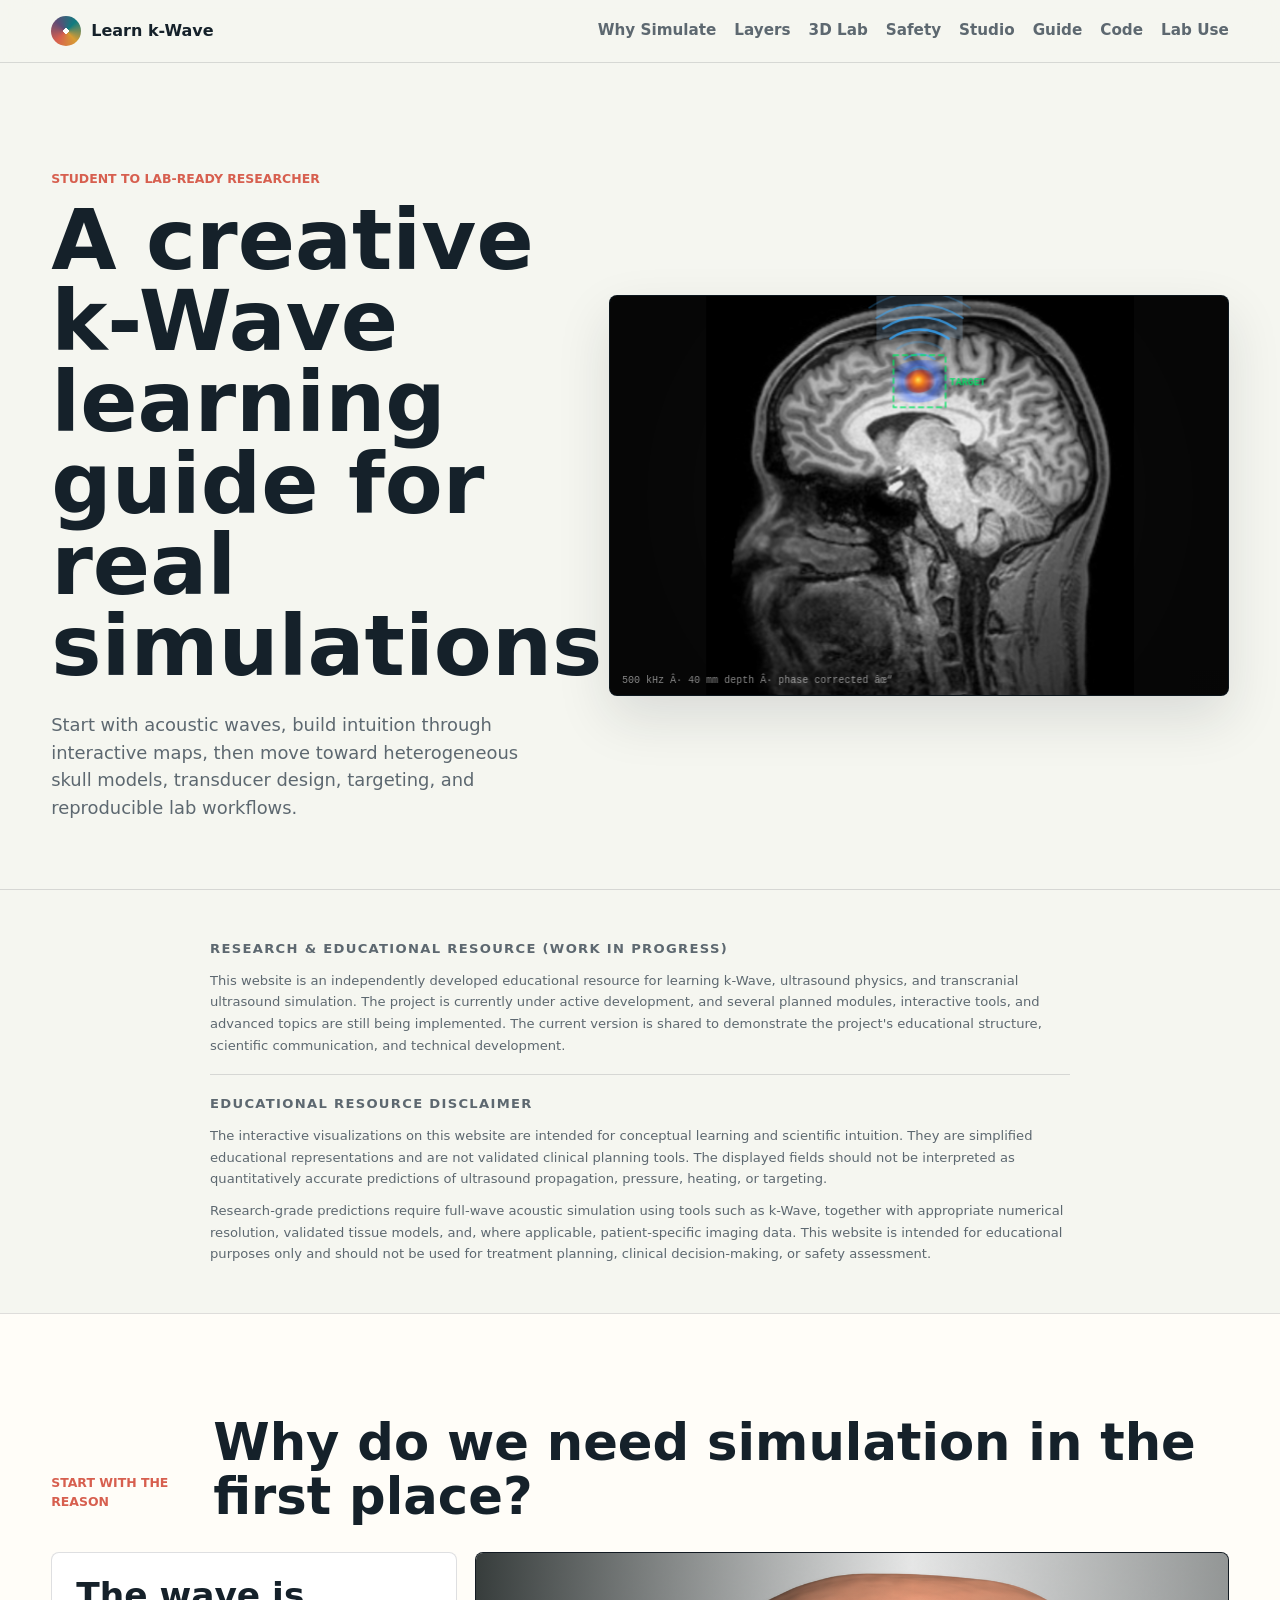
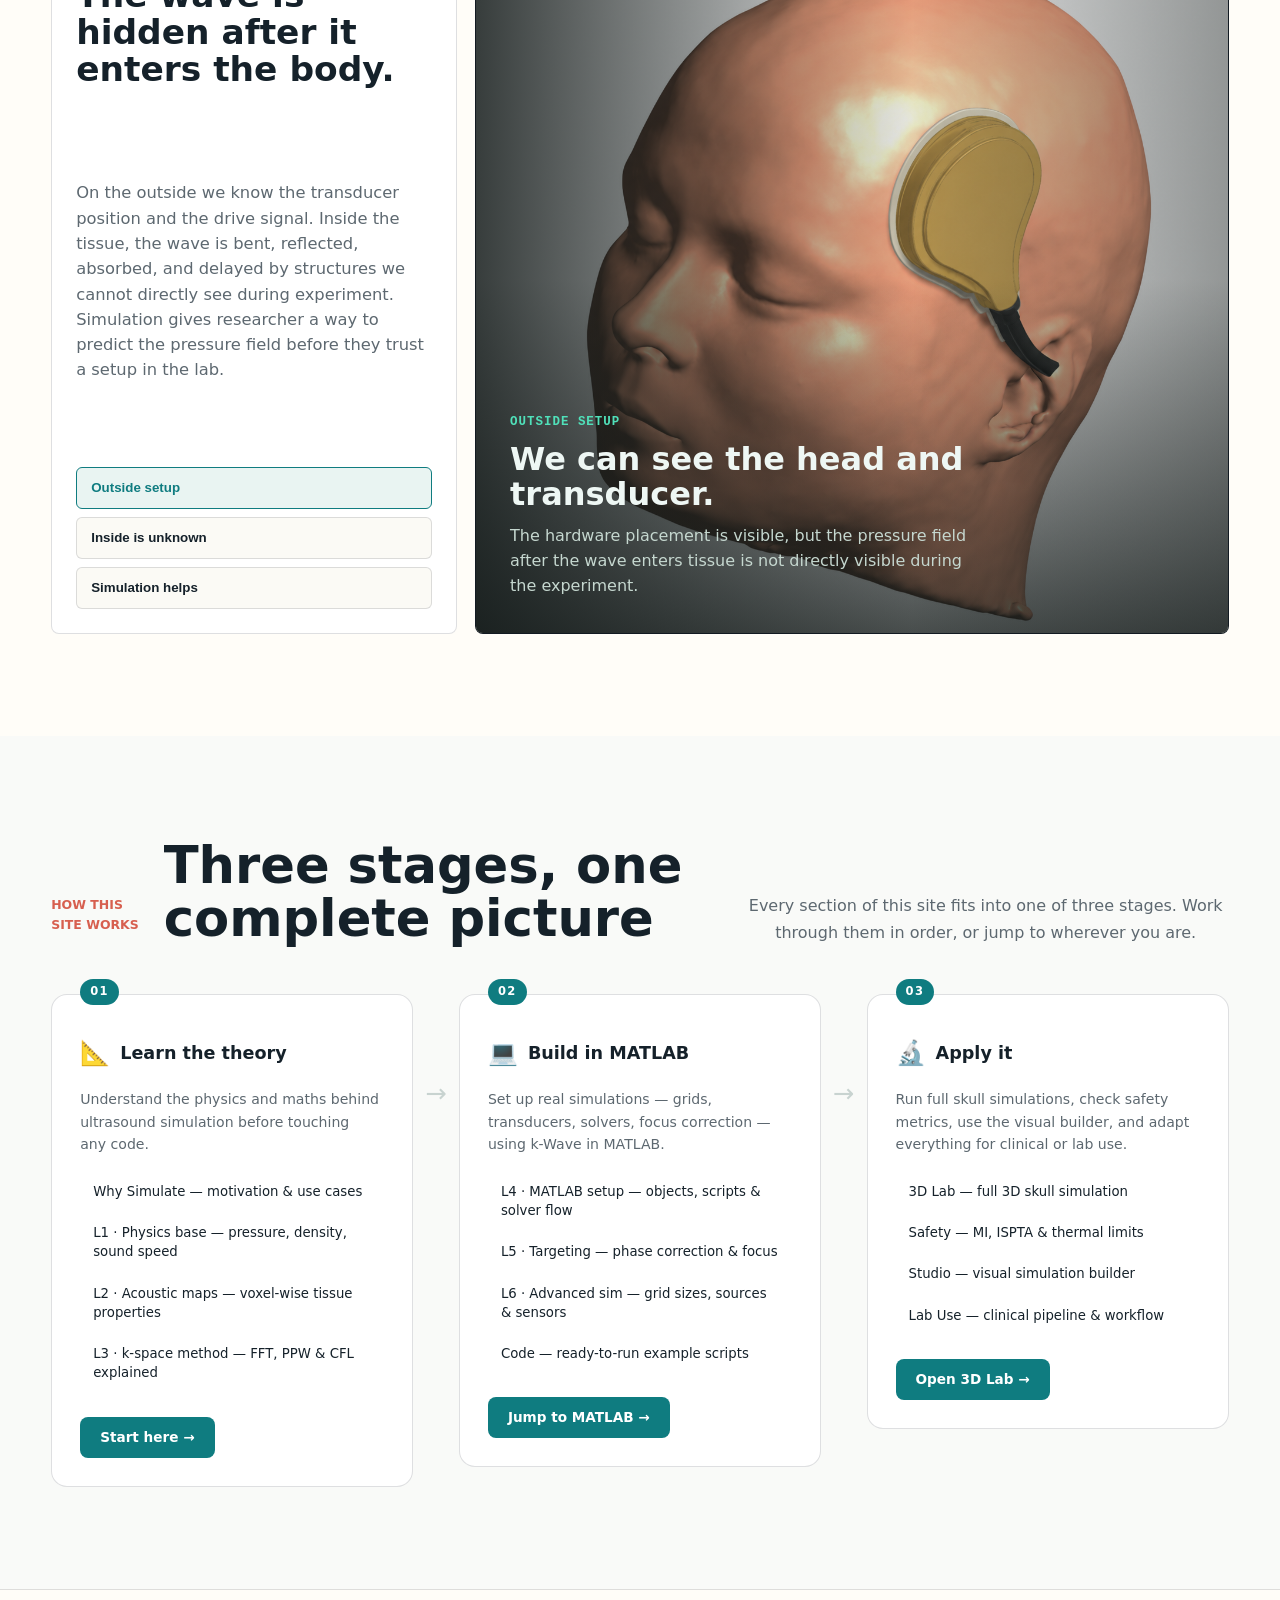
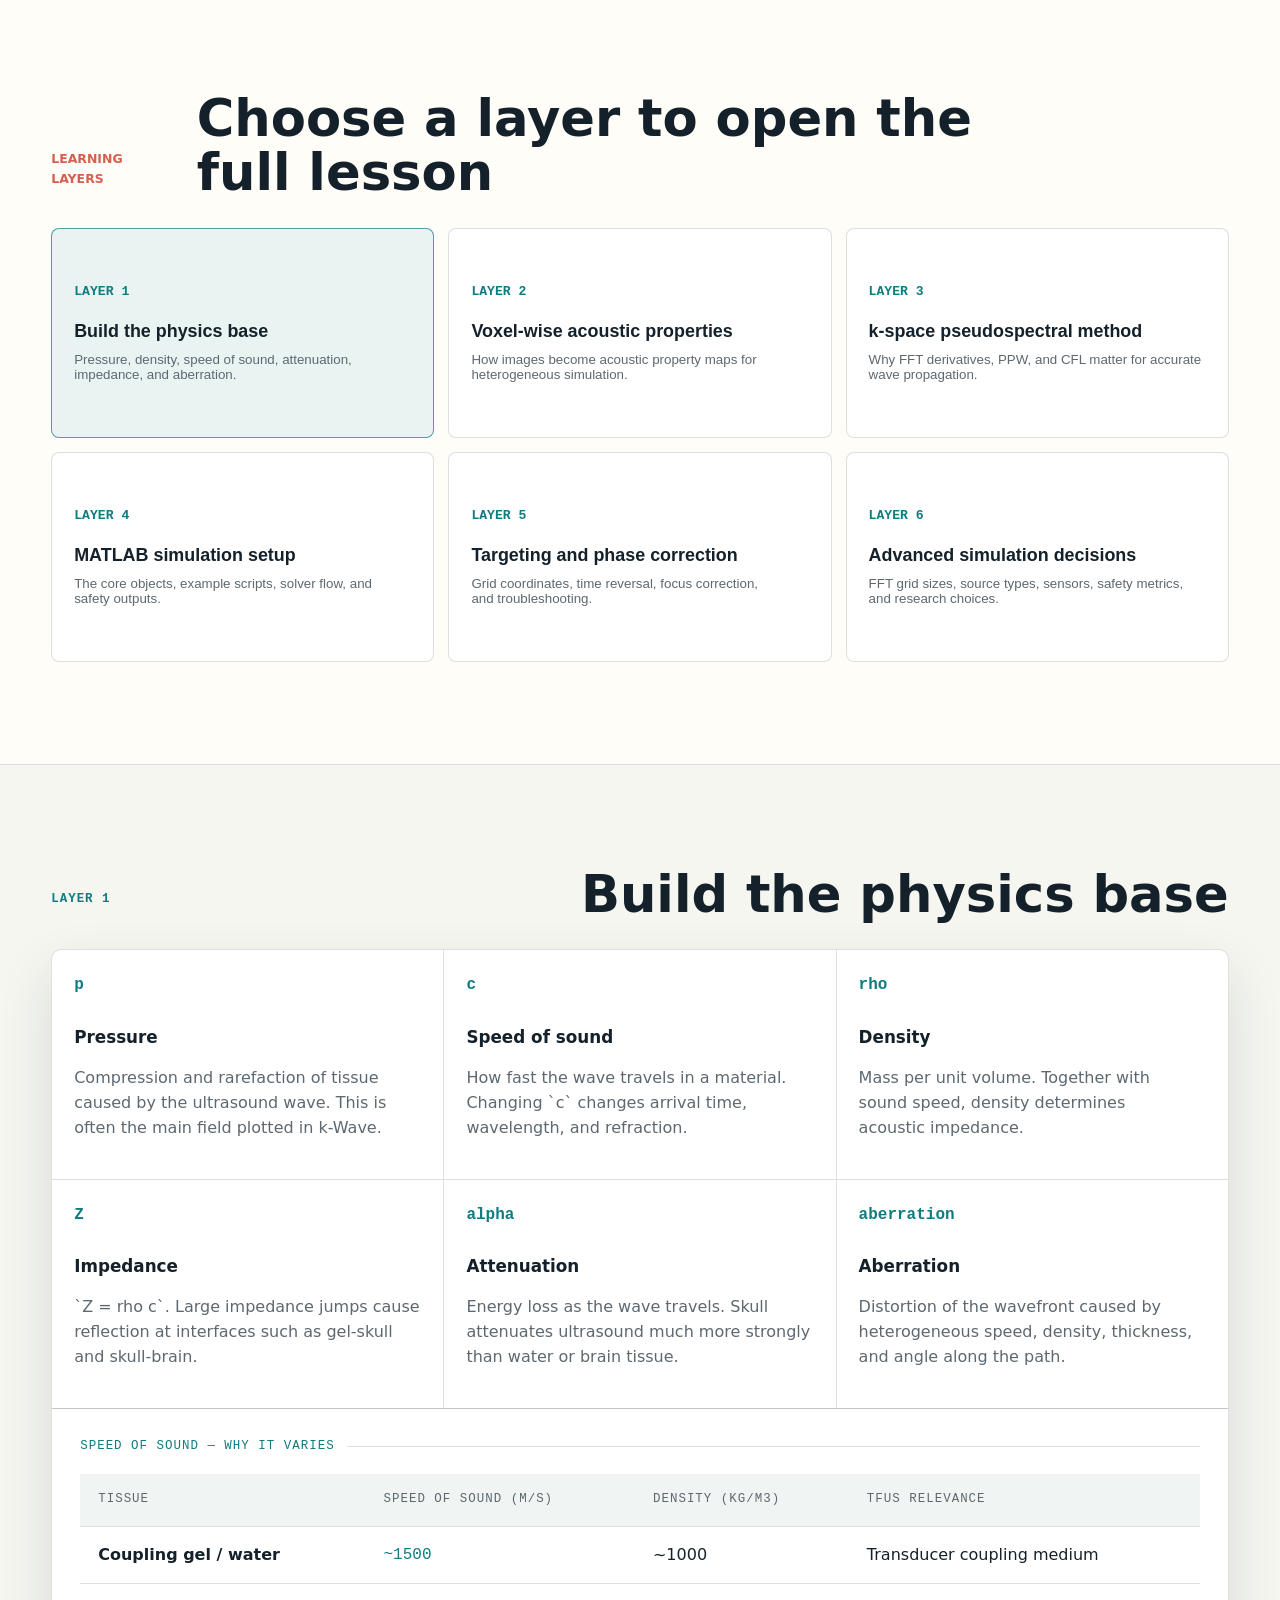
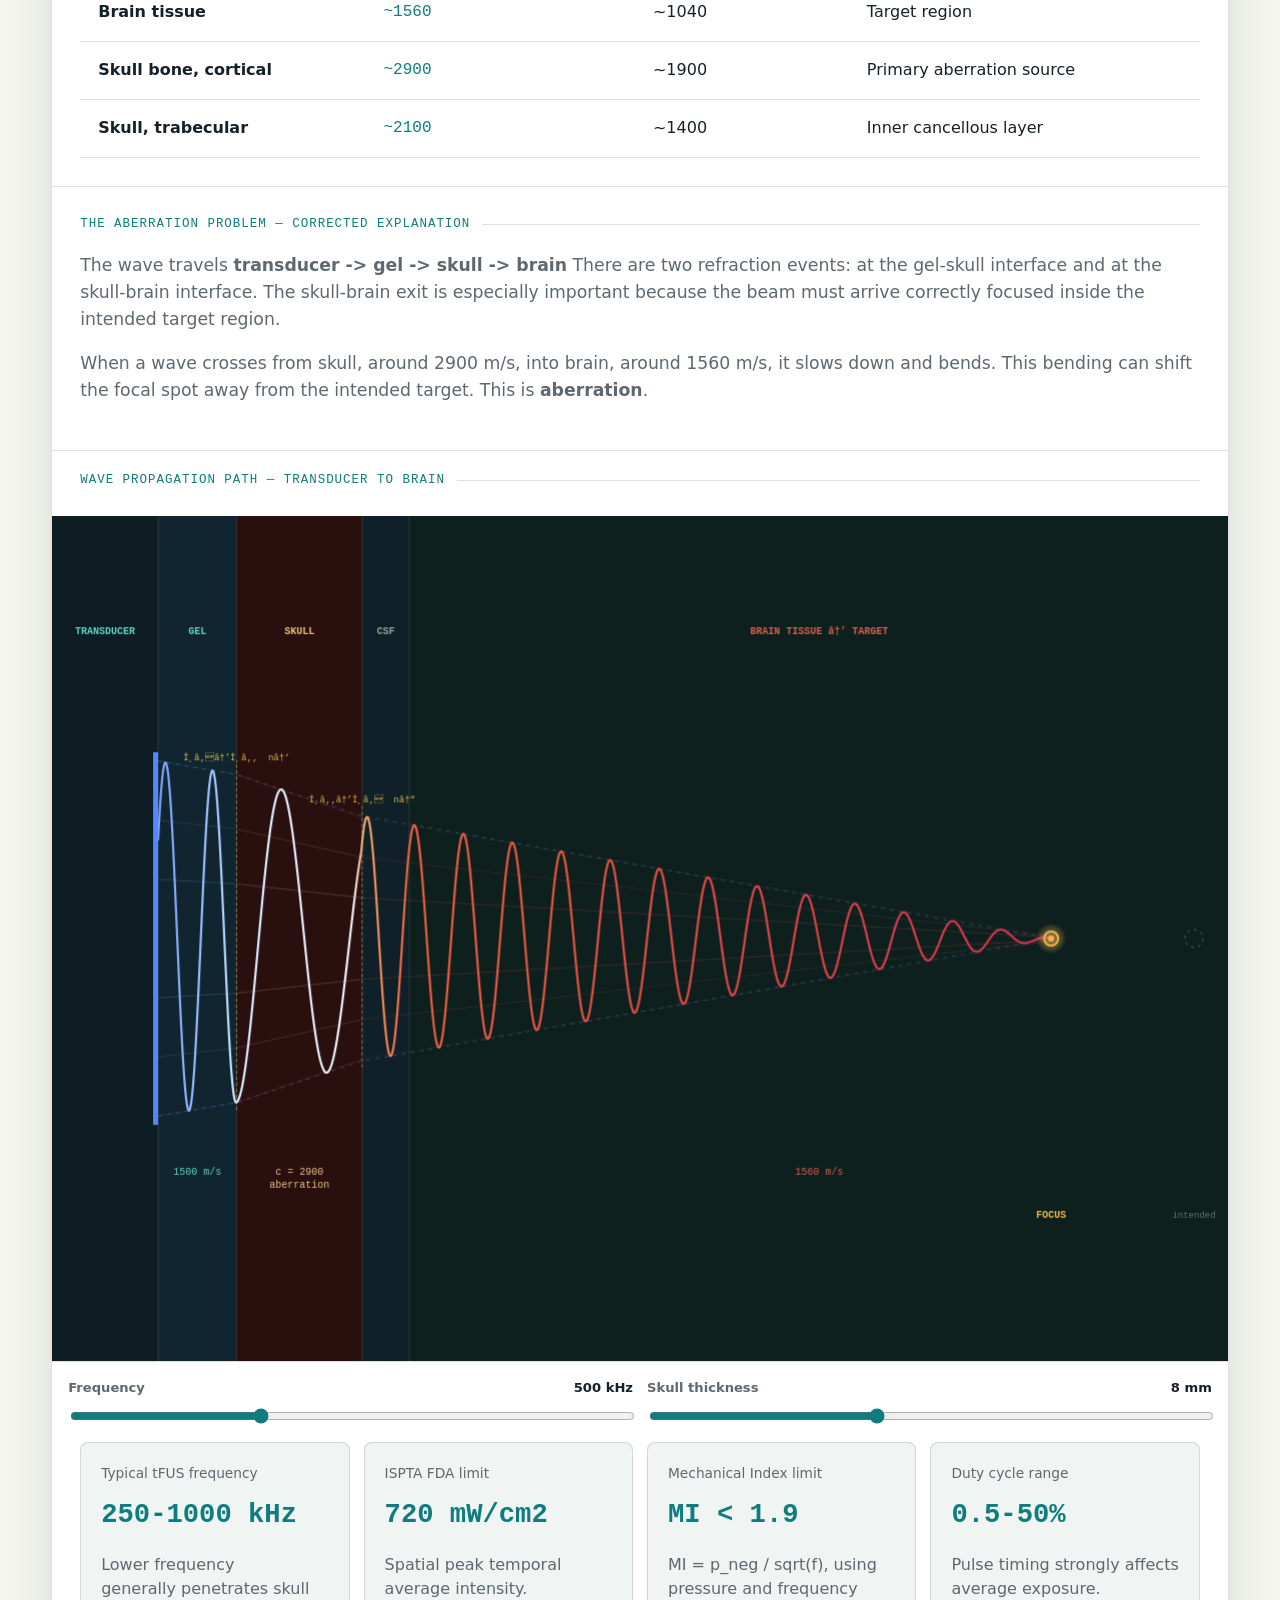
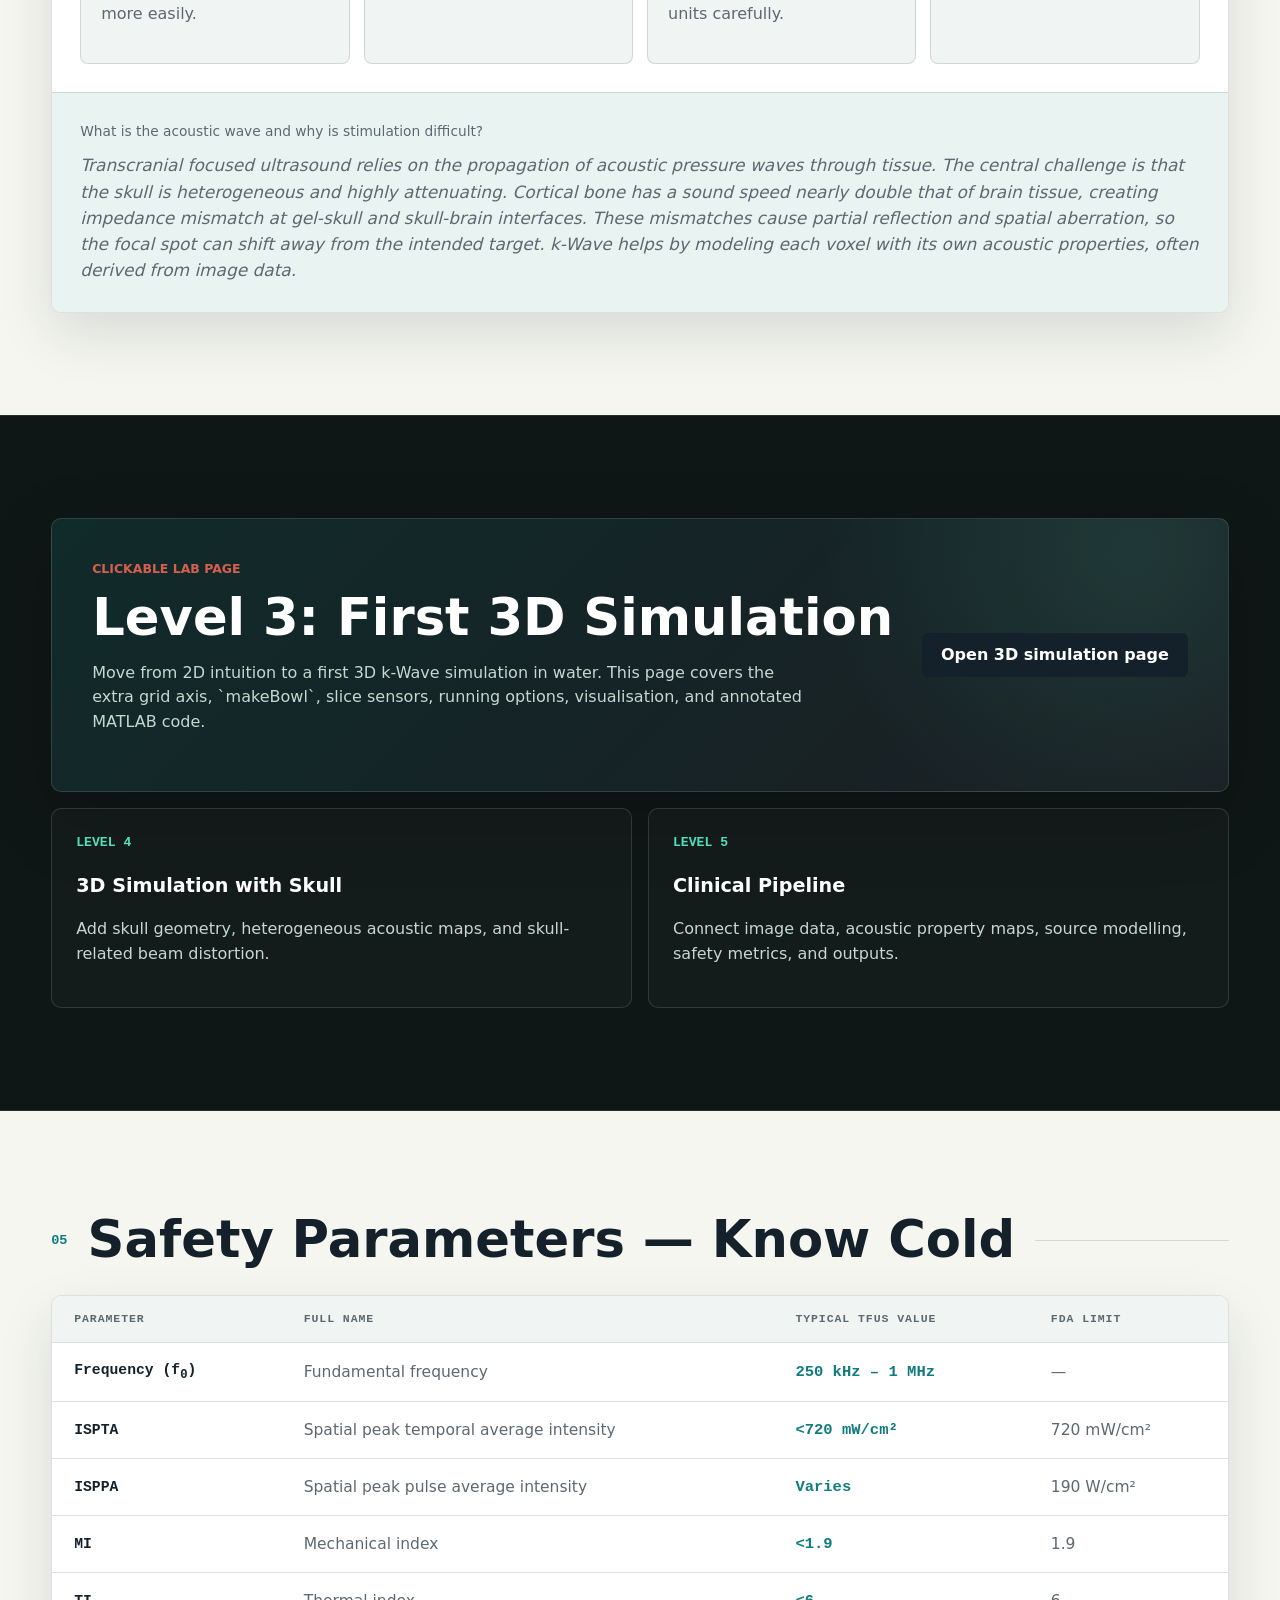
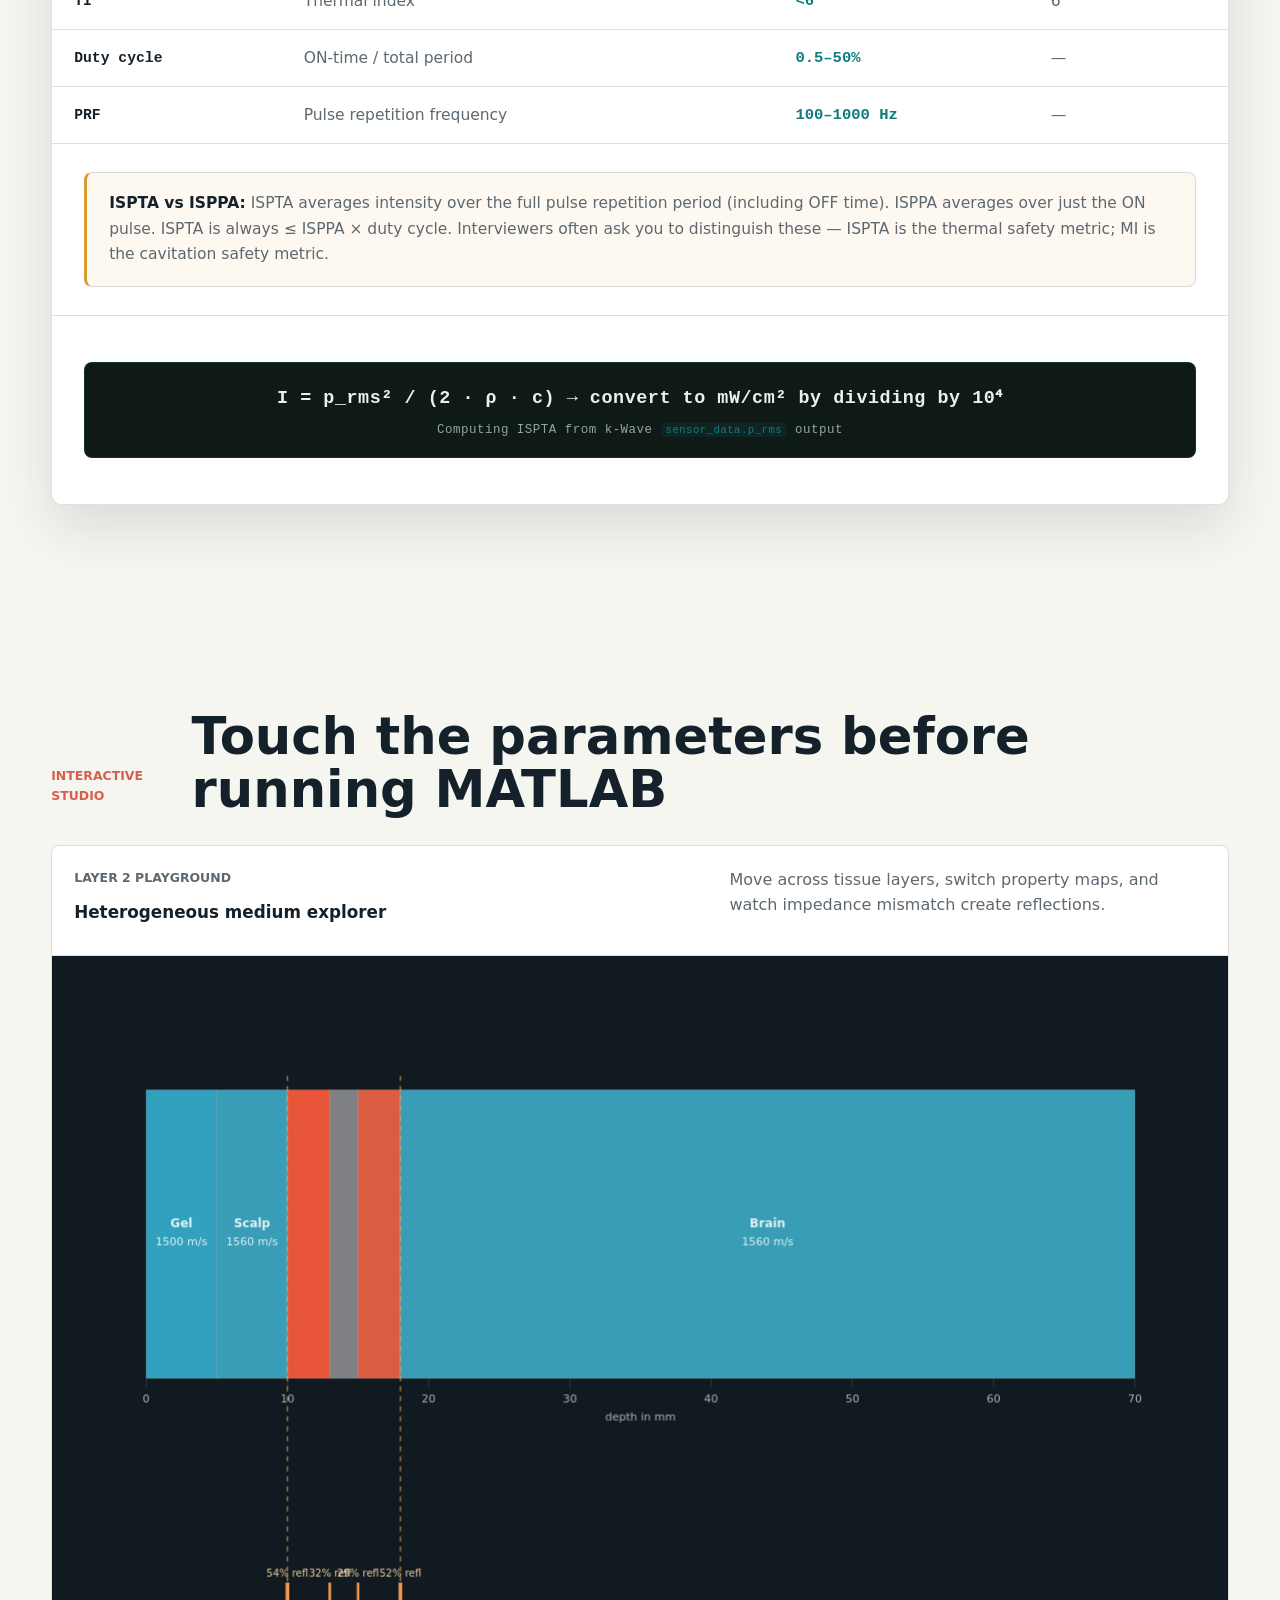
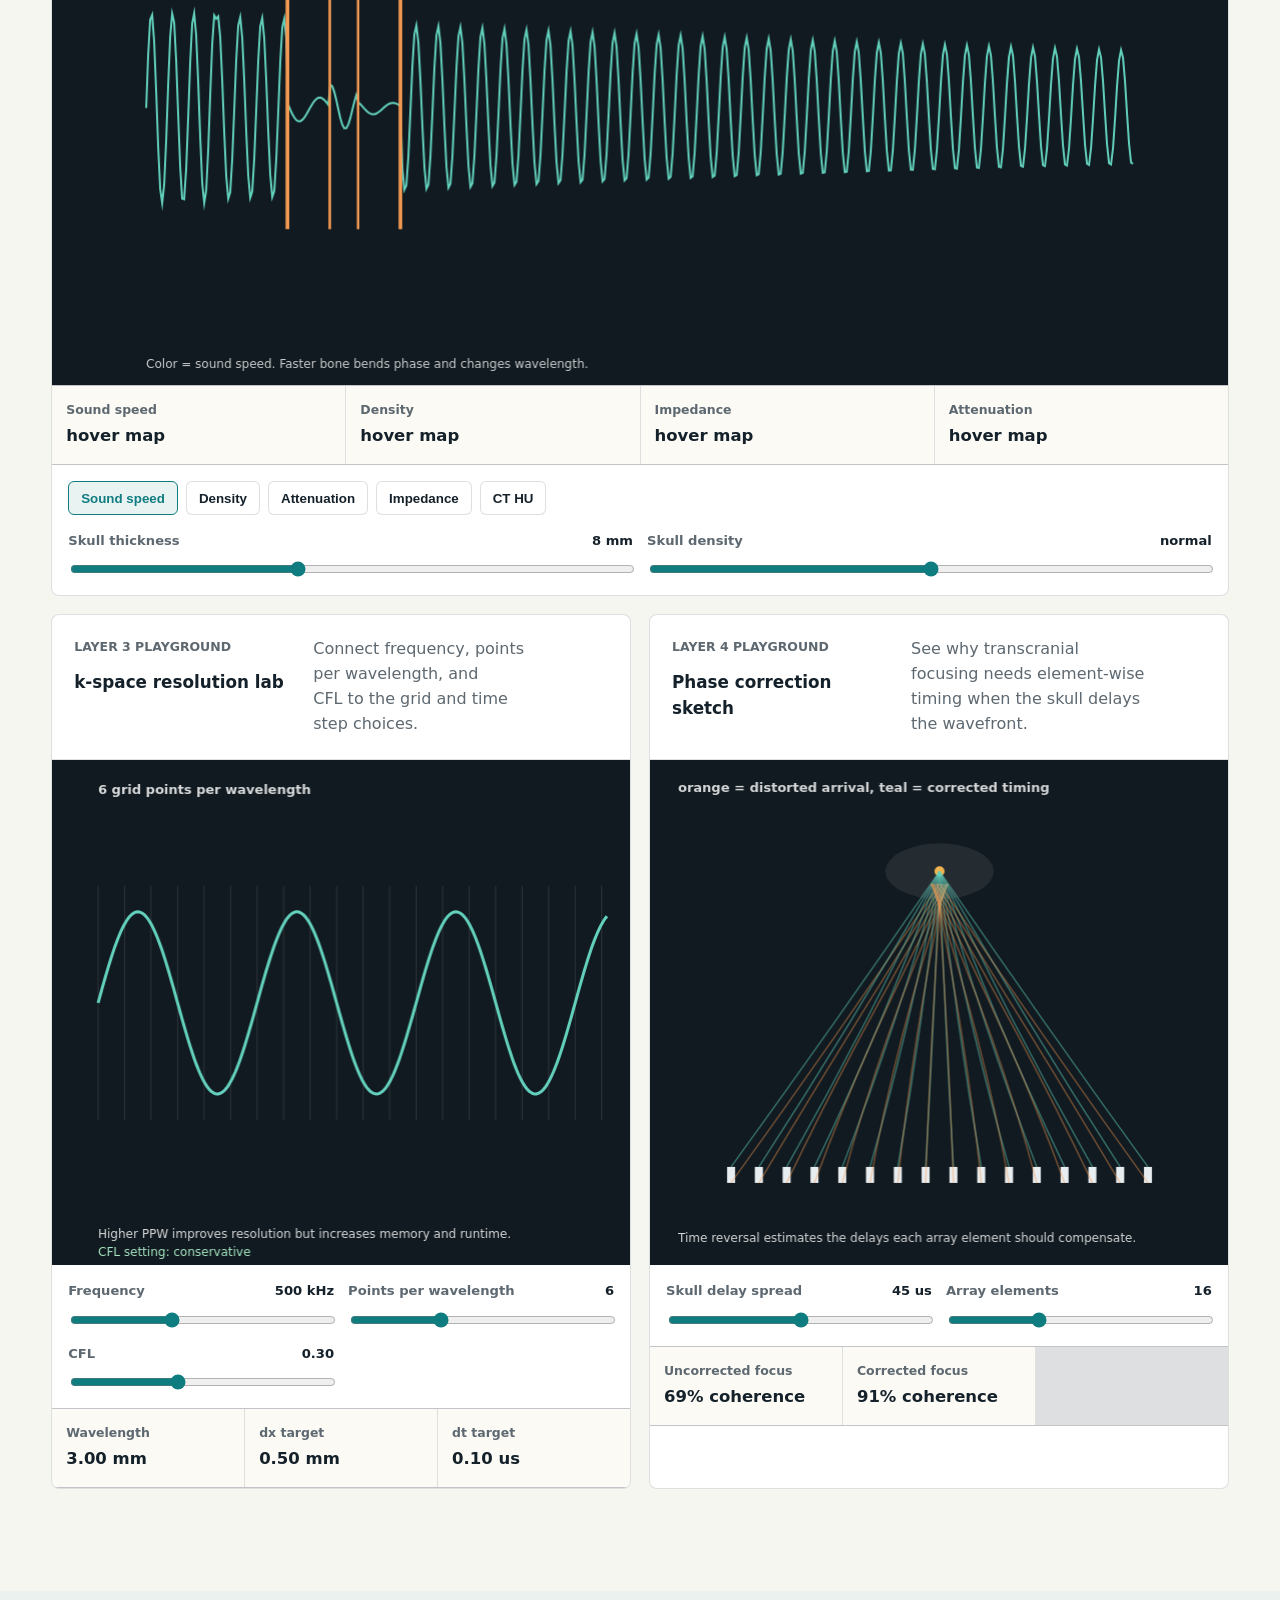
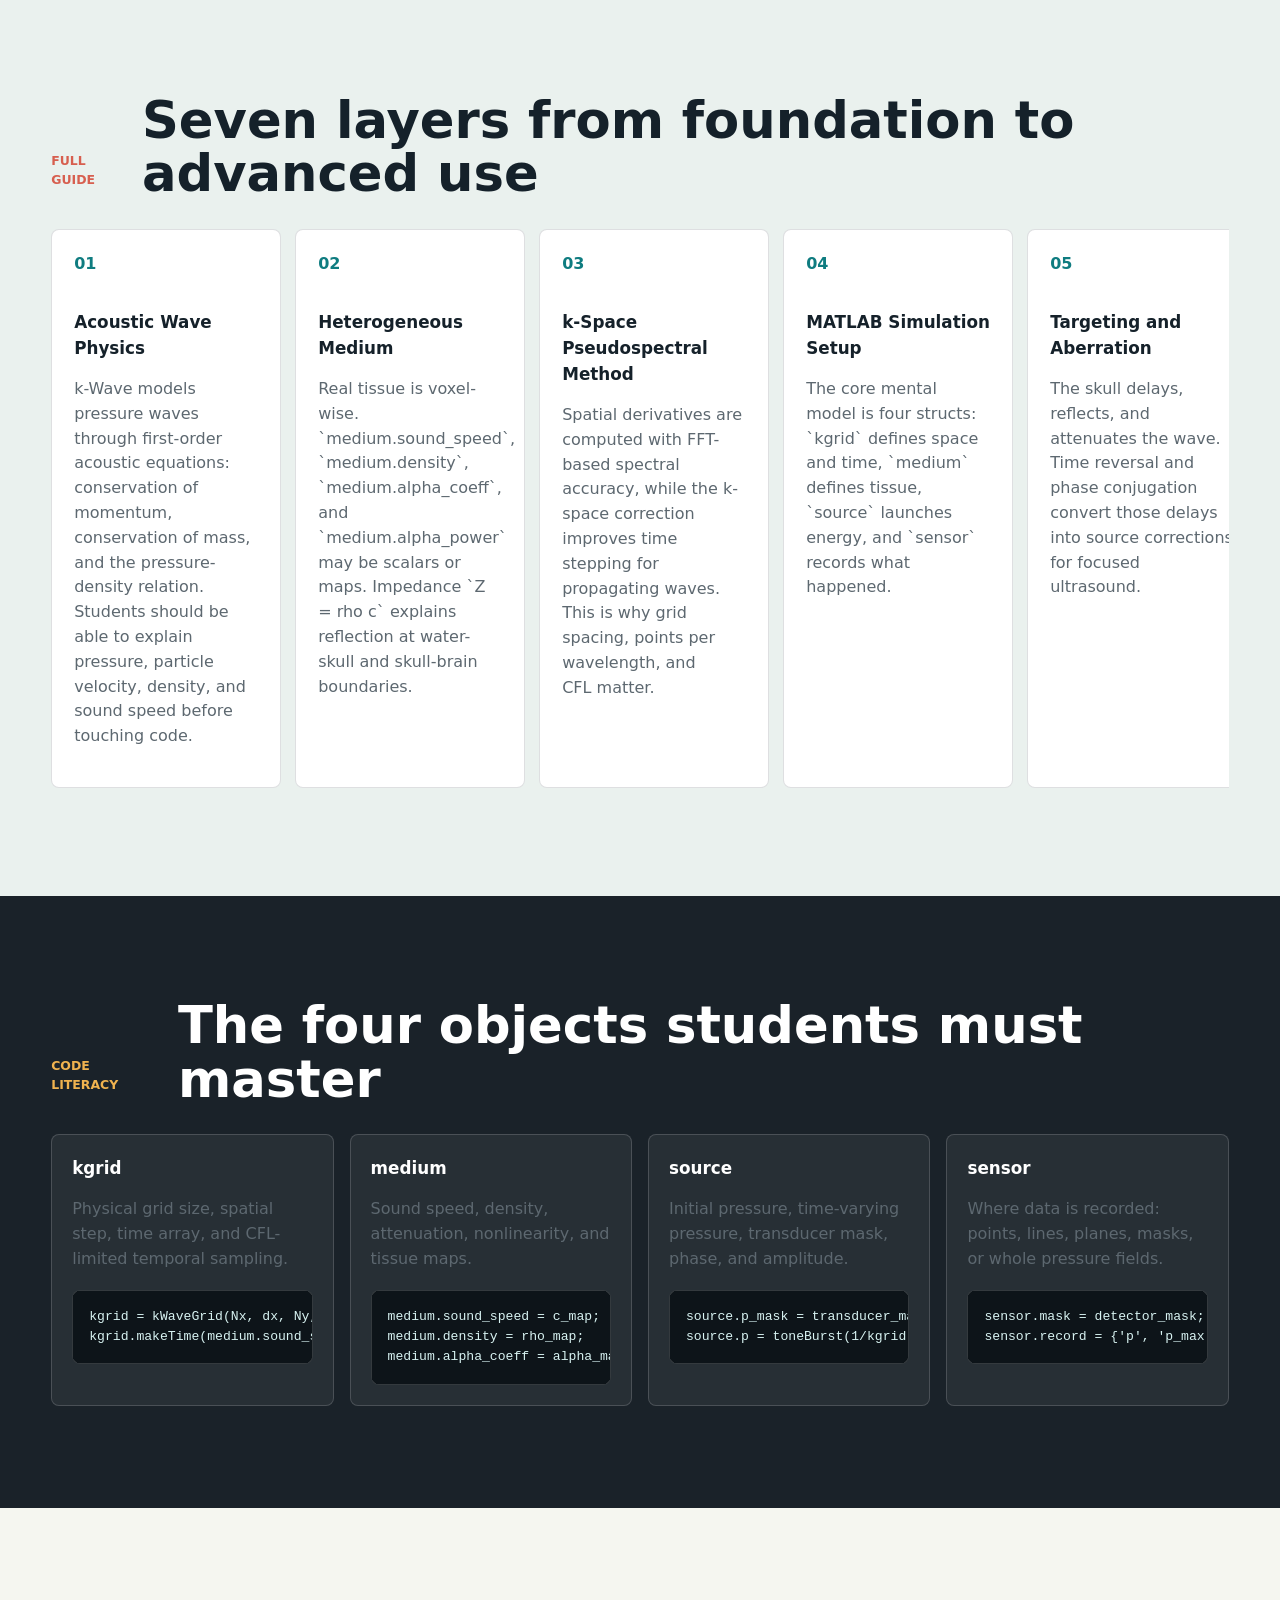
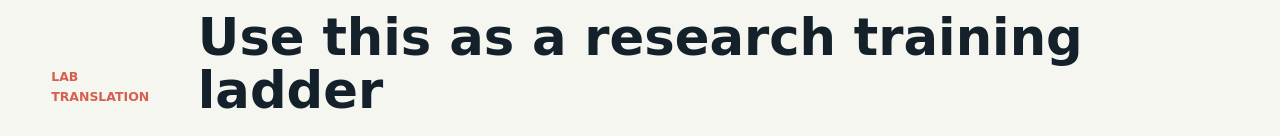
==== commit 6901db72: "Initial commit - Updated k-Wave learning site with local files" ====
--- a/index.html
+++ b/index.html
@@ -114,6 +114,77 @@
           </article>
         </div>
       </section>
+
+      <!-- ── How this site works ── -->
+      <section id="site-navigator" class="section how-it-works-section">
+        <div class="section-heading">
+          <p class="eyebrow">How this site works</p>
+          <h2>Three stages, one complete picture</h2>
+          <p class="hiw-subtitle">Every section of this site fits into one of three stages. Work through them in order, or jump to wherever you are.</p>
+        </div>
+
+        <div class="hiw-columns">
+
+          <!-- Stage 1 -->
+          <div class="hiw-col">
+            <div class="hiw-step-badge">01</div>
+            <div class="hiw-col-header">
+              <span class="hiw-icon">📐</span>
+              <h3 class="hiw-col-title">Learn the theory</h3>
+            </div>
+            <p class="hiw-col-desc">Understand the physics and maths behind ultrasound simulation before touching any code.</p>
+            <ul class="hiw-links">
+              <li><a href="#why-simulate" class="hiw-link">Why Simulate — motivation &amp; use cases</a></li>
+              <li><a href="#layer1" class="hiw-link" data-layer-tab="layer1">L1 · Physics base — pressure, density, sound speed</a></li>
+              <li><a href="#layer2" class="hiw-link" data-layer-tab="layer2">L2 · Acoustic maps — voxel-wise tissue properties</a></li>
+              <li><a href="#layer3" class="hiw-link" data-layer-tab="layer3">L3 · k-space method — FFT, PPW &amp; CFL explained</a></li>
+            </ul>
+            <a href="#why-simulate" class="hiw-cta">Start here →</a>
+          </div>
+
+          <!-- Arrow -->
+          <div class="hiw-arrow" aria-hidden="true">→</div>
+
+          <!-- Stage 2 -->
+          <div class="hiw-col">
+            <div class="hiw-step-badge">02</div>
+            <div class="hiw-col-header">
+              <span class="hiw-icon">💻</span>
+              <h3 class="hiw-col-title">Build in MATLAB</h3>
+            </div>
+            <p class="hiw-col-desc">Set up real simulations — grids, transducers, solvers, focus correction — using k-Wave in MATLAB.</p>
+            <ul class="hiw-links">
+              <li><a href="#layer4" class="hiw-link" data-layer-tab="layer4">L4 · MATLAB setup — objects, scripts &amp; solver flow</a></li>
+              <li><a href="#layer5" class="hiw-link" data-layer-tab="layer5">L5 · Targeting — phase correction &amp; focus</a></li>
+              <li><a href="#layer6" class="hiw-link" data-layer-tab="layer6">L6 · Advanced sim — grid sizes, sources &amp; sensors</a></li>
+              <li><a href="#code" class="hiw-link">Code — ready-to-run example scripts</a></li>
+            </ul>
+            <a href="#layer4" class="hiw-cta" data-layer-tab="layer4">Jump to MATLAB →</a>
+          </div>
+
+          <!-- Arrow -->
+          <div class="hiw-arrow" aria-hidden="true">→</div>
+
+          <!-- Stage 3 -->
+          <div class="hiw-col">
+            <div class="hiw-step-badge">03</div>
+            <div class="hiw-col-header">
+              <span class="hiw-icon">🔬</span>
+              <h3 class="hiw-col-title">Apply it</h3>
+            </div>
+            <p class="hiw-col-desc">Run full skull simulations, check safety metrics, use the visual builder, and adapt everything for clinical or lab use.</p>
+            <ul class="hiw-links">
+              <li><a href="#level3-3d" class="hiw-link">3D Lab — full 3D skull simulation</a></li>
+              <li><a href="#safety" class="hiw-link">Safety — MI, ISPTA &amp; thermal limits</a></li>
+              <li><a href="#studio" class="hiw-link">Studio — visual simulation builder</a></li>
+              <li><a href="#lab" class="hiw-link">Lab Use — clinical pipeline &amp; workflow</a></li>
+            </ul>
+            <a href="#level3-3d" class="hiw-cta">Open 3D Lab →</a>
+          </div>
+
+        </div>
+      </section>
+      <!-- ── / How this site works ── -->
 
       <section id="learning-layers" class="section layer-tabs-section">
         <div class="section-heading">
--- a/styles.css
+++ b/styles.css
@@ -1,4 +1,4 @@
-:root {
+﻿:root {
   --ink: #15212a;
   --muted: #5d6870;
   --paper: #f5f6f0;
@@ -1010,7 +1010,7 @@
   color: var(--teal);
 }
 
-/* ── Layer 2 section ───────────────────────────────────────────────── */
+/* â”€â”€ Layer 2 section â”€â”€â”€â”€â”€â”€â”€â”€â”€â”€â”€â”€â”€â”€â”€â”€â”€â”€â”€â”€â”€â”€â”€â”€â”€â”€â”€â”€â”€â”€â”€â”€â”€â”€â”€â”€â”€â”€â”€â”€â”€â”€â”€â”€â”€â”€â”€â”€â”€ */
 .layer2-section {
   background: var(--paper);
 }
@@ -1262,7 +1262,7 @@
   max-width: 900px;
 }
 
-/* ── medium.* property cards ───────────────────────────────────────── */
+/* â”€â”€ medium.* property cards â”€â”€â”€â”€â”€â”€â”€â”€â”€â”€â”€â”€â”€â”€â”€â”€â”€â”€â”€â”€â”€â”€â”€â”€â”€â”€â”€â”€â”€â”€â”€â”€â”€â”€â”€â”€â”€â”€â”€â”€â”€ */
 .medium-props-block { background: #f7fbfa; }
 
 .medium-prop-cards {
@@ -1354,7 +1354,7 @@
   word-break: break-all;
 }
 
-/* ── Tissue properties table ───────────────────────────────────────── */
+/* â”€â”€ Tissue properties table â”€â”€â”€â”€â”€â”€â”€â”€â”€â”€â”€â”€â”€â”€â”€â”€â”€â”€â”€â”€â”€â”€â”€â”€â”€â”€â”€â”€â”€â”€â”€â”€â”€â”€â”€â”€â”€â”€â”€â”€â”€ */
 .tissue-table-wrap {
   margin-top: 18px;
   overflow-x: auto;
@@ -1411,7 +1411,7 @@
 
 .tt-source { color: #4a7060; font-size: 0.80rem; }
 
-/* ── end medium cards ──────────────────────────────────────────────── */
+/* â”€â”€ end medium cards â”€â”€â”€â”€â”€â”€â”€â”€â”€â”€â”€â”€â”€â”€â”€â”€â”€â”€â”€â”€â”€â”€â”€â”€â”€â”€â”€â”€â”€â”€â”€â”€â”€â”€â”€â”€â”€â”€â”€â”€â”€â”€â”€â”€â”€â”€â”€â”€ */
 /* CT conversion code block */
 .layer2-pre {
   margin: 18px 0 0;
@@ -1432,7 +1432,7 @@
   font-size: inherit;
 }
 
-/* MATLAB comment styling — % to end of line */
+/* MATLAB comment styling â€” % to end of line */
 .code-cmt {
   color: #5a9478;        /* muted green, clearly different from #c8e8d8 main code */
   font-style: italic;
@@ -1563,7 +1563,7 @@
   }
 }
 
-/* ── Layer 2 interview block ───────────────────────────────────────── */
+/* â”€â”€ Layer 2 interview block â”€â”€â”€â”€â”€â”€â”€â”€â”€â”€â”€â”€â”€â”€â”€â”€â”€â”€â”€â”€â”€â”€â”€â”€â”€â”€â”€â”€â”€â”€â”€â”€â”€â”€â”€â”€â”€â”€â”€â”€â”€ */
 .interview-block {
   margin-top: 16px;
   padding: 22px 26px;
@@ -1575,9 +1575,9 @@
   line-height: 1.78;
 }
 
-/* ── end Layer 2 ───────────────────────────────────────────────────── */
-
-/* ── Layer 3 ───────────────────────────────────────────────────────── */
+/* â”€â”€ end Layer 2 â”€â”€â”€â”€â”€â”€â”€â”€â”€â”€â”€â”€â”€â”€â”€â”€â”€â”€â”€â”€â”€â”€â”€â”€â”€â”€â”€â”€â”€â”€â”€â”€â”€â”€â”€â”€â”€â”€â”€â”€â”€â”€â”€â”€â”€â”€â”€â”€â”€â”€â”€â”€â”€ */
+
+/* â”€â”€ Layer 3 â”€â”€â”€â”€â”€â”€â”€â”€â”€â”€â”€â”€â”€â”€â”€â”€â”€â”€â”€â”€â”€â”€â”€â”€â”€â”€â”€â”€â”€â”€â”€â”€â”€â”€â”€â”€â”€â”€â”€â”€â”€â”€â”€â”€â”€â”€â”€â”€â”€â”€â”€â”€â”€â”€â”€â”€â”€ */
 .l3-header  { background: #f4f1f9; }
 .l3-badge   { background: var(--plum); }
 .l3-eyebrow { color: var(--plum); }
@@ -1697,9 +1697,9 @@
   border-radius: 3px;
   font-size: 0.88em;
 }
-/* ── end Layer 3 ───────────────────────────────────────────────────── */
-
-/* ── Layer 4 / 5 / 6 badges & headers ─────────────────────────────── */
+/* â”€â”€ end Layer 3 â”€â”€â”€â”€â”€â”€â”€â”€â”€â”€â”€â”€â”€â”€â”€â”€â”€â”€â”€â”€â”€â”€â”€â”€â”€â”€â”€â”€â”€â”€â”€â”€â”€â”€â”€â”€â”€â”€â”€â”€â”€â”€â”€â”€â”€â”€â”€â”€â”€â”€â”€â”€â”€ */
+
+/* â”€â”€ Layer 4 / 5 / 6 badges & headers â”€â”€â”€â”€â”€â”€â”€â”€â”€â”€â”€â”€â”€â”€â”€â”€â”€â”€â”€â”€â”€â”€â”€â”€â”€â”€â”€â”€â”€â”€â”€ */
 .l4-badge   { background: var(--green); }
 .l4-header  { background: #edf7f2; }
 .l4-eyebrow { color: var(--green); }
@@ -1712,7 +1712,7 @@
 .l6-header  { background: #fdf0ee; }
 .l6-eyebrow { color: var(--coral); }
 
-/* ── Struct cards (Layer 4) ────────────────────────────────────────── */
+/* â”€â”€ Struct cards (Layer 4) â”€â”€â”€â”€â”€â”€â”€â”€â”€â”€â”€â”€â”€â”€â”€â”€â”€â”€â”€â”€â”€â”€â”€â”€â”€â”€â”€â”€â”€â”€â”€â”€â”€â”€â”€â”€â”€â”€â”€â”€â”€â”€ */
 .structs-grid {
   display: grid;
   grid-template-columns: repeat(2, minmax(0,1fr));
@@ -1751,7 +1751,7 @@
   margin: 0 0 10px;
 }
 
-/* ── Solver flow diagram (Layer 4) ─────────────────────────────────── */
+/* â”€â”€ Solver flow diagram (Layer 4) â”€â”€â”€â”€â”€â”€â”€â”€â”€â”€â”€â”€â”€â”€â”€â”€â”€â”€â”€â”€â”€â”€â”€â”€â”€â”€â”€â”€â”€â”€â”€â”€â”€â”€â”€ */
 .solver-flow {
   display: flex;
   flex-wrap: wrap;
@@ -1785,7 +1785,7 @@
   flex-shrink: 0;
 }
 
-/* ── Two info grid (Layer 5) ───────────────────────────────────────── */
+/* â”€â”€ Two info grid (Layer 5) â”€â”€â”€â”€â”€â”€â”€â”€â”€â”€â”€â”€â”€â”€â”€â”€â”€â”€â”€â”€â”€â”€â”€â”€â”€â”€â”€â”€â”€â”€â”€â”€â”€â”€â”€â”€â”€â”€â”€â”€â”€ */
 .two-info-grid {
   display: grid;
   grid-template-columns: repeat(2, minmax(0,1fr));
@@ -1823,7 +1823,7 @@
   line-height: 1.6;
 }
 
-/* ── Pipeline steps (Layer 5) ──────────────────────────────────────── */
+/* â”€â”€ Pipeline steps (Layer 5) â”€â”€â”€â”€â”€â”€â”€â”€â”€â”€â”€â”€â”€â”€â”€â”€â”€â”€â”€â”€â”€â”€â”€â”€â”€â”€â”€â”€â”€â”€â”€â”€â”€â”€â”€â”€â”€â”€â”€â”€ */
 .layer-pipeline {
   display: flex;
   flex-direction: column;
@@ -1875,7 +1875,7 @@
   line-height: 1.55;
 }
 
-/* ── Accordion (Layer 5 & 6) ───────────────────────────────────────── */
+/* â”€â”€ Accordion (Layer 5 & 6) â”€â”€â”€â”€â”€â”€â”€â”€â”€â”€â”€â”€â”€â”€â”€â”€â”€â”€â”€â”€â”€â”€â”€â”€â”€â”€â”€â”€â”€â”€â”€â”€â”€â”€â”€â”€â”€â”€â”€â”€â”€ */
 .layer-accordion {
   margin-top: 18px;
   border: 1px solid var(--line);
@@ -1936,7 +1936,7 @@
   font-size: 0.85em;
 }
 
-/* ── FFT good/bad rows (Layer 6) ───────────────────────────────────── */
+/* â”€â”€ FFT good/bad rows (Layer 6) â”€â”€â”€â”€â”€â”€â”€â”€â”€â”€â”€â”€â”€â”€â”€â”€â”€â”€â”€â”€â”€â”€â”€â”€â”€â”€â”€â”€â”€â”€â”€â”€â”€â”€â”€â”€â”€ */
 .fft-good td:first-child { color: var(--teal) !important; font-weight: 700; }
 .fft-bad  td:first-child { color: var(--coral) !important; font-weight: 700; }
 .fft-bad  td { opacity: 0.8; }
@@ -1948,7 +1948,7 @@
   .flow-step { min-width: 56px; font-size: 0.65rem; }
 }
 
-/* ── 05 Safety Parameters ──────────────────────────────────────────── */
+/* â”€â”€ 05 Safety Parameters â”€â”€â”€â”€â”€â”€â”€â”€â”€â”€â”€â”€â”€â”€â”€â”€â”€â”€â”€â”€â”€â”€â”€â”€â”€â”€â”€â”€â”€â”€â”€â”€â”€â”€â”€â”€â”€â”€â”€â”€â”€â”€â”€â”€ */
 .section-num-heading {
   display: flex;
   align-items: center;
@@ -2025,7 +2025,7 @@
   letter-spacing: 0.03em;
   color: #e8f2ec;
 }
-/* ── end Safety Parameters ─────────────────────────────────────────── */
+/* â”€â”€ end Safety Parameters â”€â”€â”€â”€â”€â”€â”€â”€â”€â”€â”€â”€â”€â”€â”€â”€â”€â”€â”€â”€â”€â”€â”€â”€â”€â”€â”€â”€â”€â”€â”€â”€â”€â”€â”€â”€â”€â”€â”€â”€â”€â”€â”€ */
 .guide-section {
   background: #eaf1ee;
 }
@@ -2230,3 +2230,138 @@
   border-top: 1px solid var(--line, #dde2df);
   margin: 18px 0;
 }
+
+
+/* ── How this site works ──────────────────────────────────── */
+.how-it-works-section {
+  background: #f9faf8;
+}
+
+.hiw-subtitle {
+  max-width: 560px;
+  margin: 8px auto 0;
+  font-size: 1rem;
+  color: var(--muted, #5d6870);
+  text-align: center;
+  line-height: 1.65;
+}
+
+.hiw-columns {
+  display: flex;
+  align-items: flex-start;
+  gap: 0;
+  margin-top: 48px;
+}
+
+.hiw-col {
+  flex: 1;
+  display: flex;
+  flex-direction: column;
+  gap: 16px;
+  background: #fff;
+  border: 1px solid var(--line, #dde2df);
+  border-radius: 16px;
+  padding: 32px 28px 28px;
+  position: relative;
+}
+
+.hiw-step-badge {
+  position: absolute;
+  top: -16px;
+  left: 28px;
+  background: var(--teal, #0f7c80);
+  color: #fff;
+  font-size: 0.72rem;
+  font-weight: 800;
+  letter-spacing: 0.12em;
+  padding: 4px 10px;
+  border-radius: 20px;
+}
+
+.hiw-col-header {
+  display: flex;
+  align-items: center;
+  gap: 10px;
+  margin-top: 8px;
+}
+
+.hiw-icon { font-size: 1.5rem; }
+
+.hiw-col-title {
+  font-size: 1.1rem;
+  font-weight: 700;
+  color: var(--ink, #15212a);
+  margin: 0;
+}
+
+.hiw-col-desc {
+  font-size: 0.88rem;
+  color: var(--muted, #5d6870);
+  line-height: 1.6;
+  margin: 0;
+}
+
+.hiw-links {
+  list-style: none;
+  padding: 0;
+  margin: 0;
+  display: flex;
+  flex-direction: column;
+  gap: 2px;
+  flex: 1;
+}
+
+.hiw-link {
+  display: block;
+  padding: 9px 12px;
+  border-radius: 8px;
+  font-size: 0.83rem;
+  color: var(--ink, #15212a);
+  text-decoration: none;
+  line-height: 1.45;
+  border: 1px solid transparent;
+  transition: background 0.15s, border-color 0.15s, color 0.15s;
+}
+.hiw-link:hover {
+  background: #eef8f8;
+  border-color: #b2d8d8;
+  color: var(--teal, #0f7c80);
+}
+
+.hiw-cta {
+  display: inline-block;
+  margin-top: 8px;
+  padding: 10px 20px;
+  background: var(--teal, #0f7c80);
+  color: #fff;
+  font-size: 0.85rem;
+  font-weight: 700;
+  border-radius: 8px;
+  text-decoration: none;
+  align-self: flex-start;
+  transition: background 0.15s, transform 0.12s;
+}
+.hiw-cta:hover {
+  background: #0a6366;
+  transform: translateY(-1px);
+}
+
+/* Arrow between columns */
+.hiw-arrow {
+  flex-shrink: 0;
+  font-size: 1.6rem;
+  color: #c8d3d0;
+  padding: 0 12px;
+  margin-top: 80px;
+  user-select: none;
+}
+
+@media (max-width: 780px) {
+  .hiw-columns {
+    flex-direction: column;
+    gap: 32px;
+  }
+  .hiw-arrow { display: none; }
+  .hiw-col { padding: 32px 20px 24px; }
+}
+/* ── / How this site works ────────────────────────────────── */
